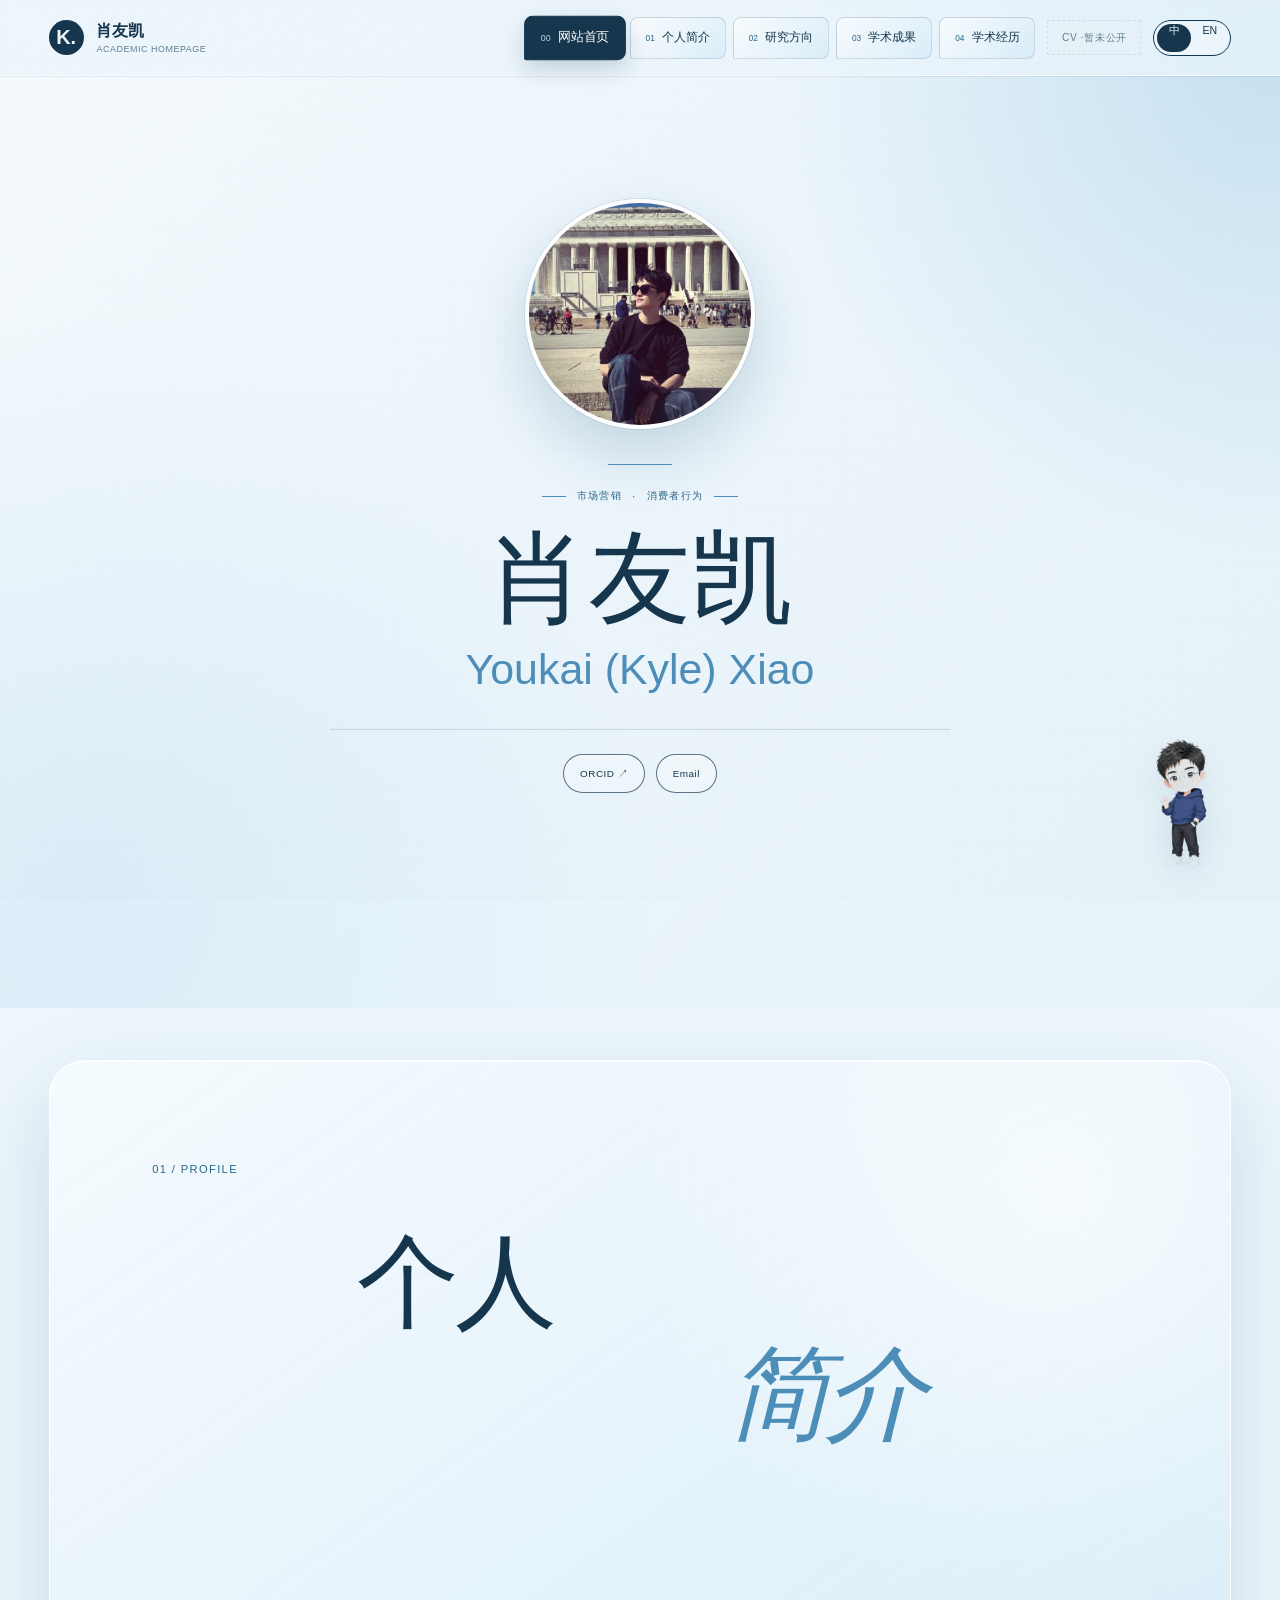
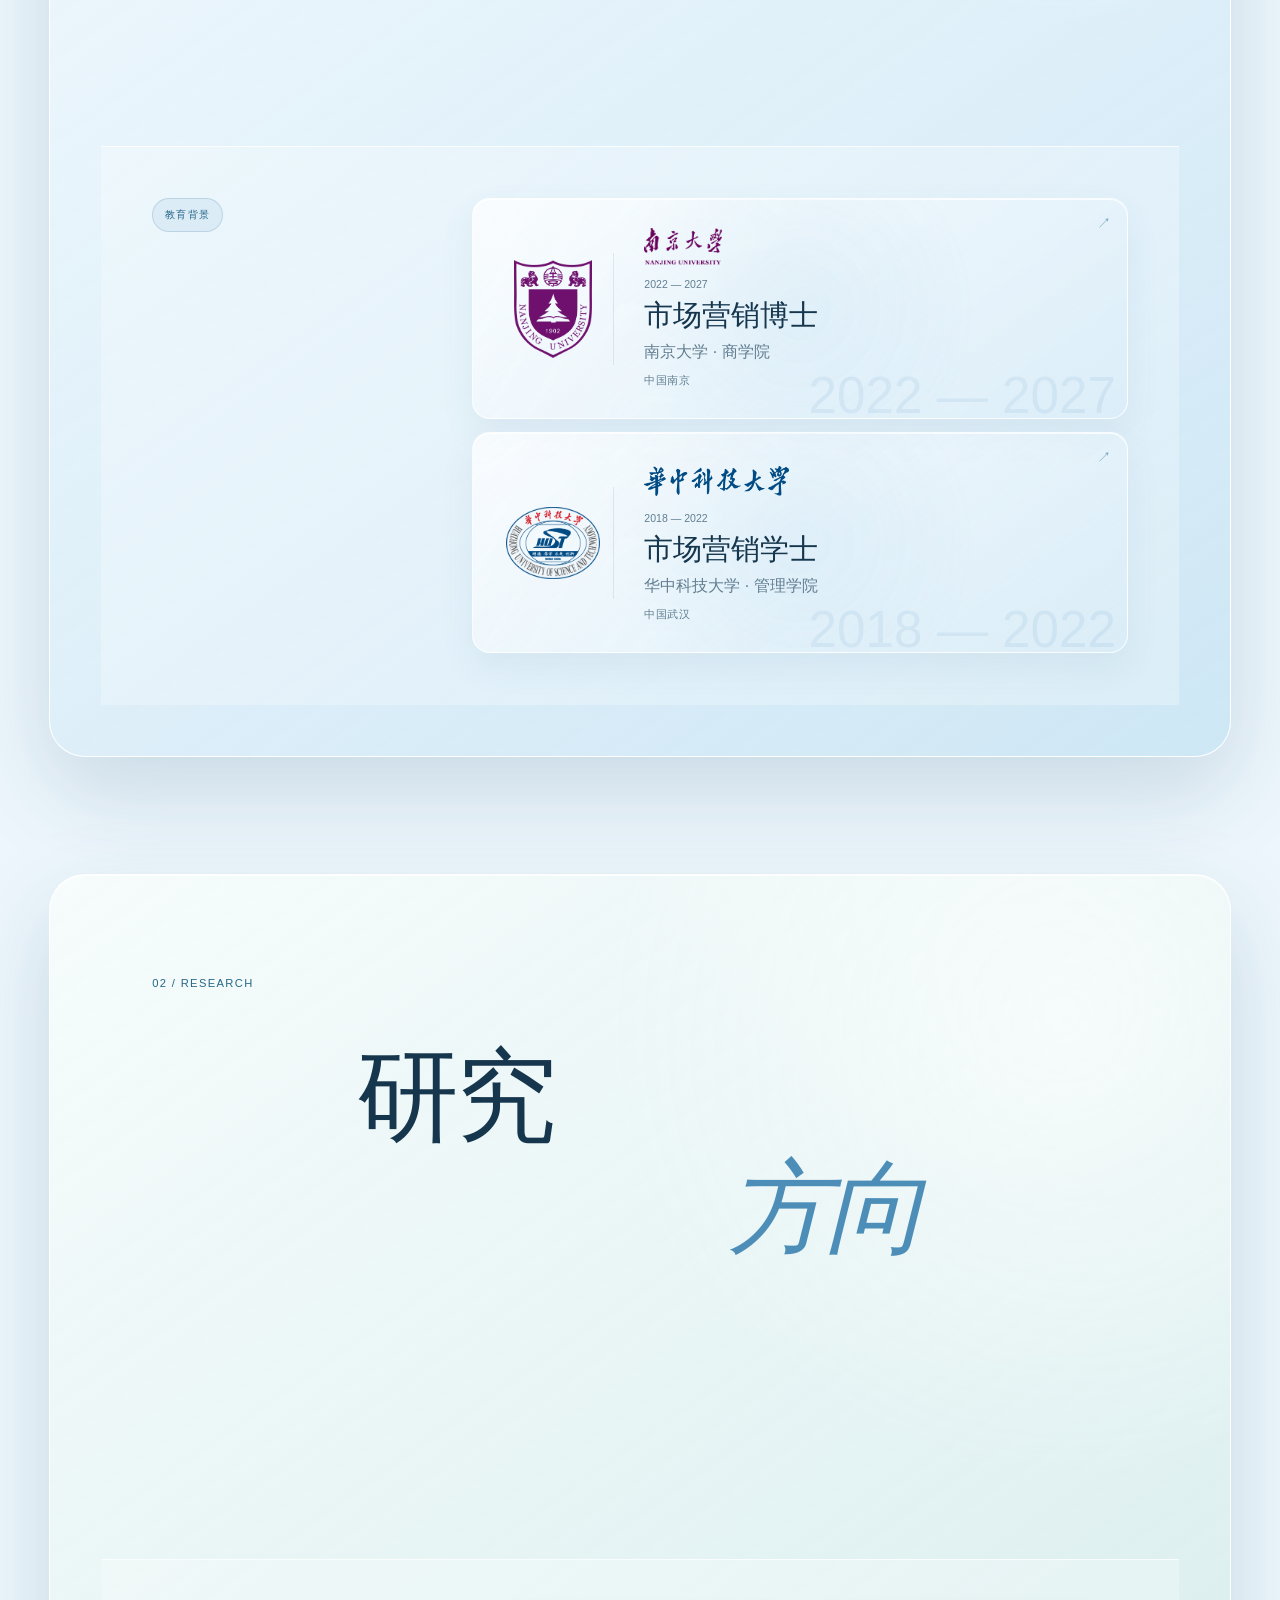
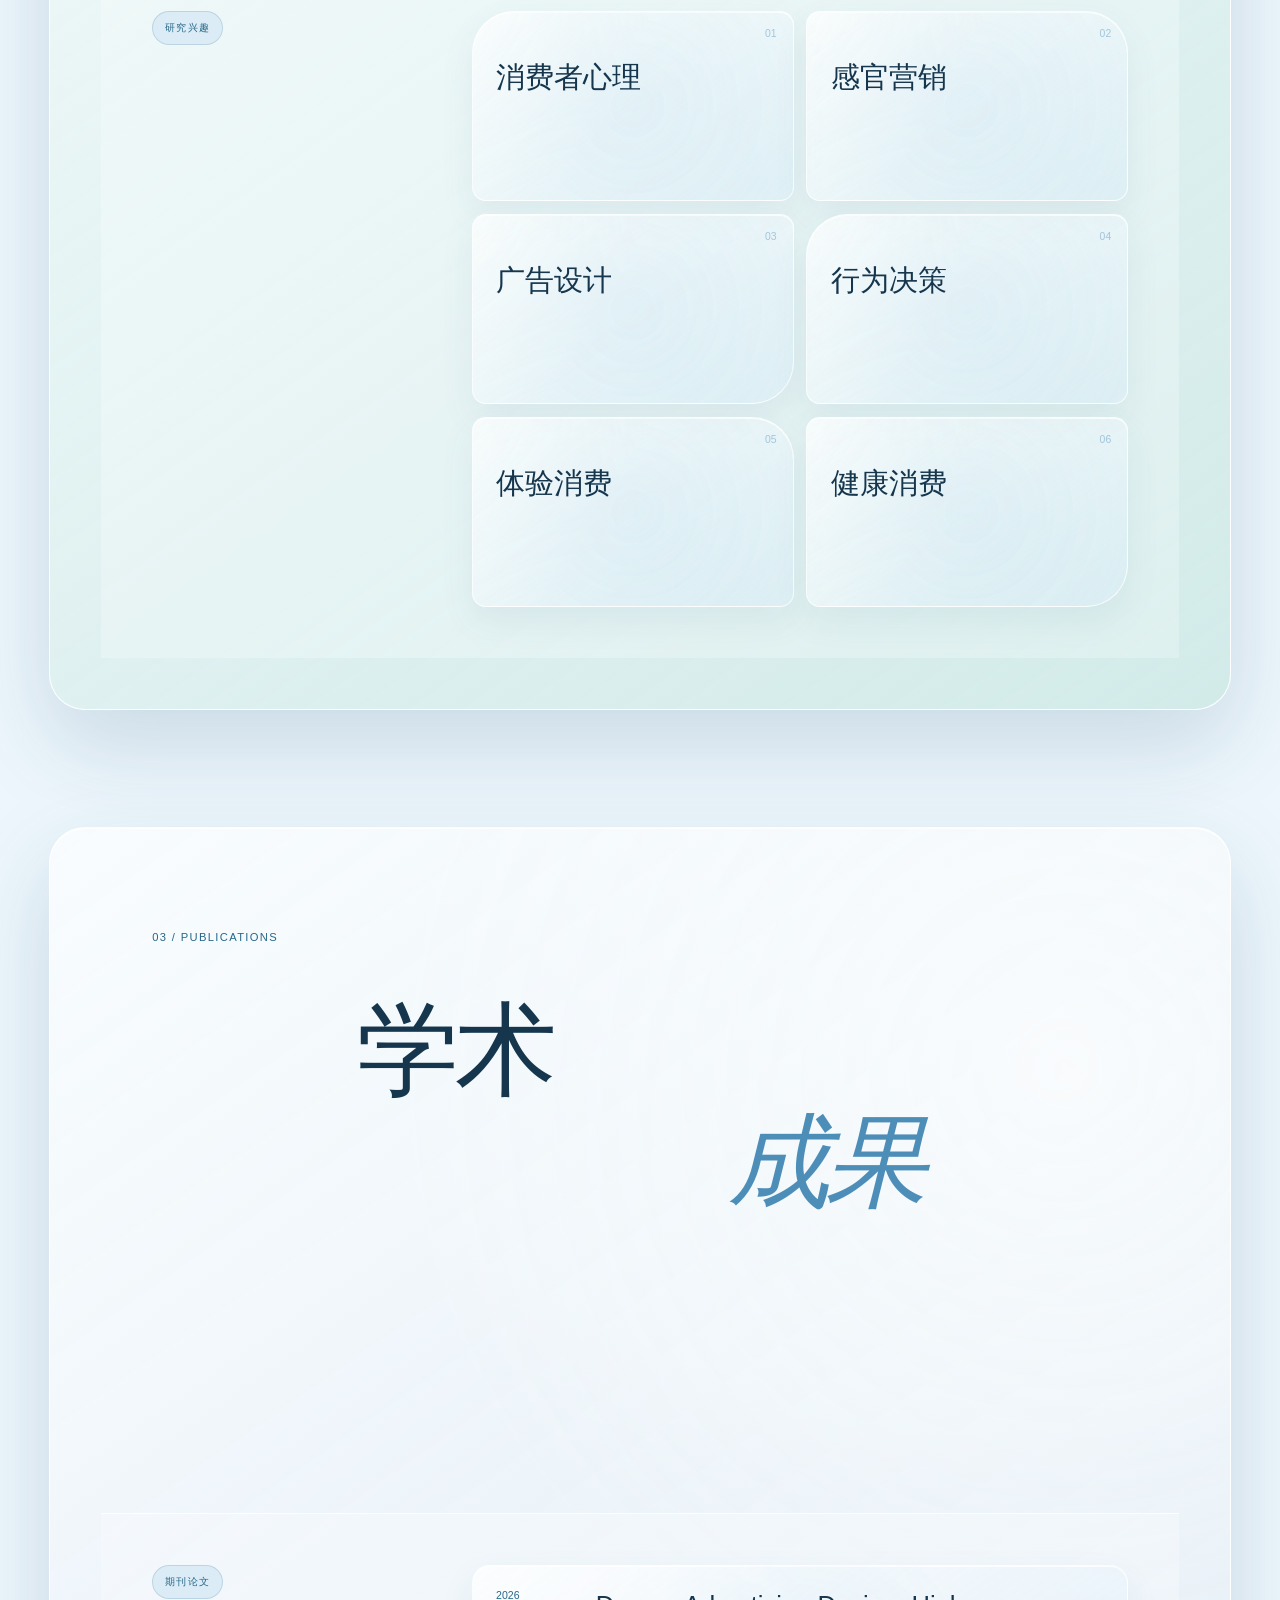
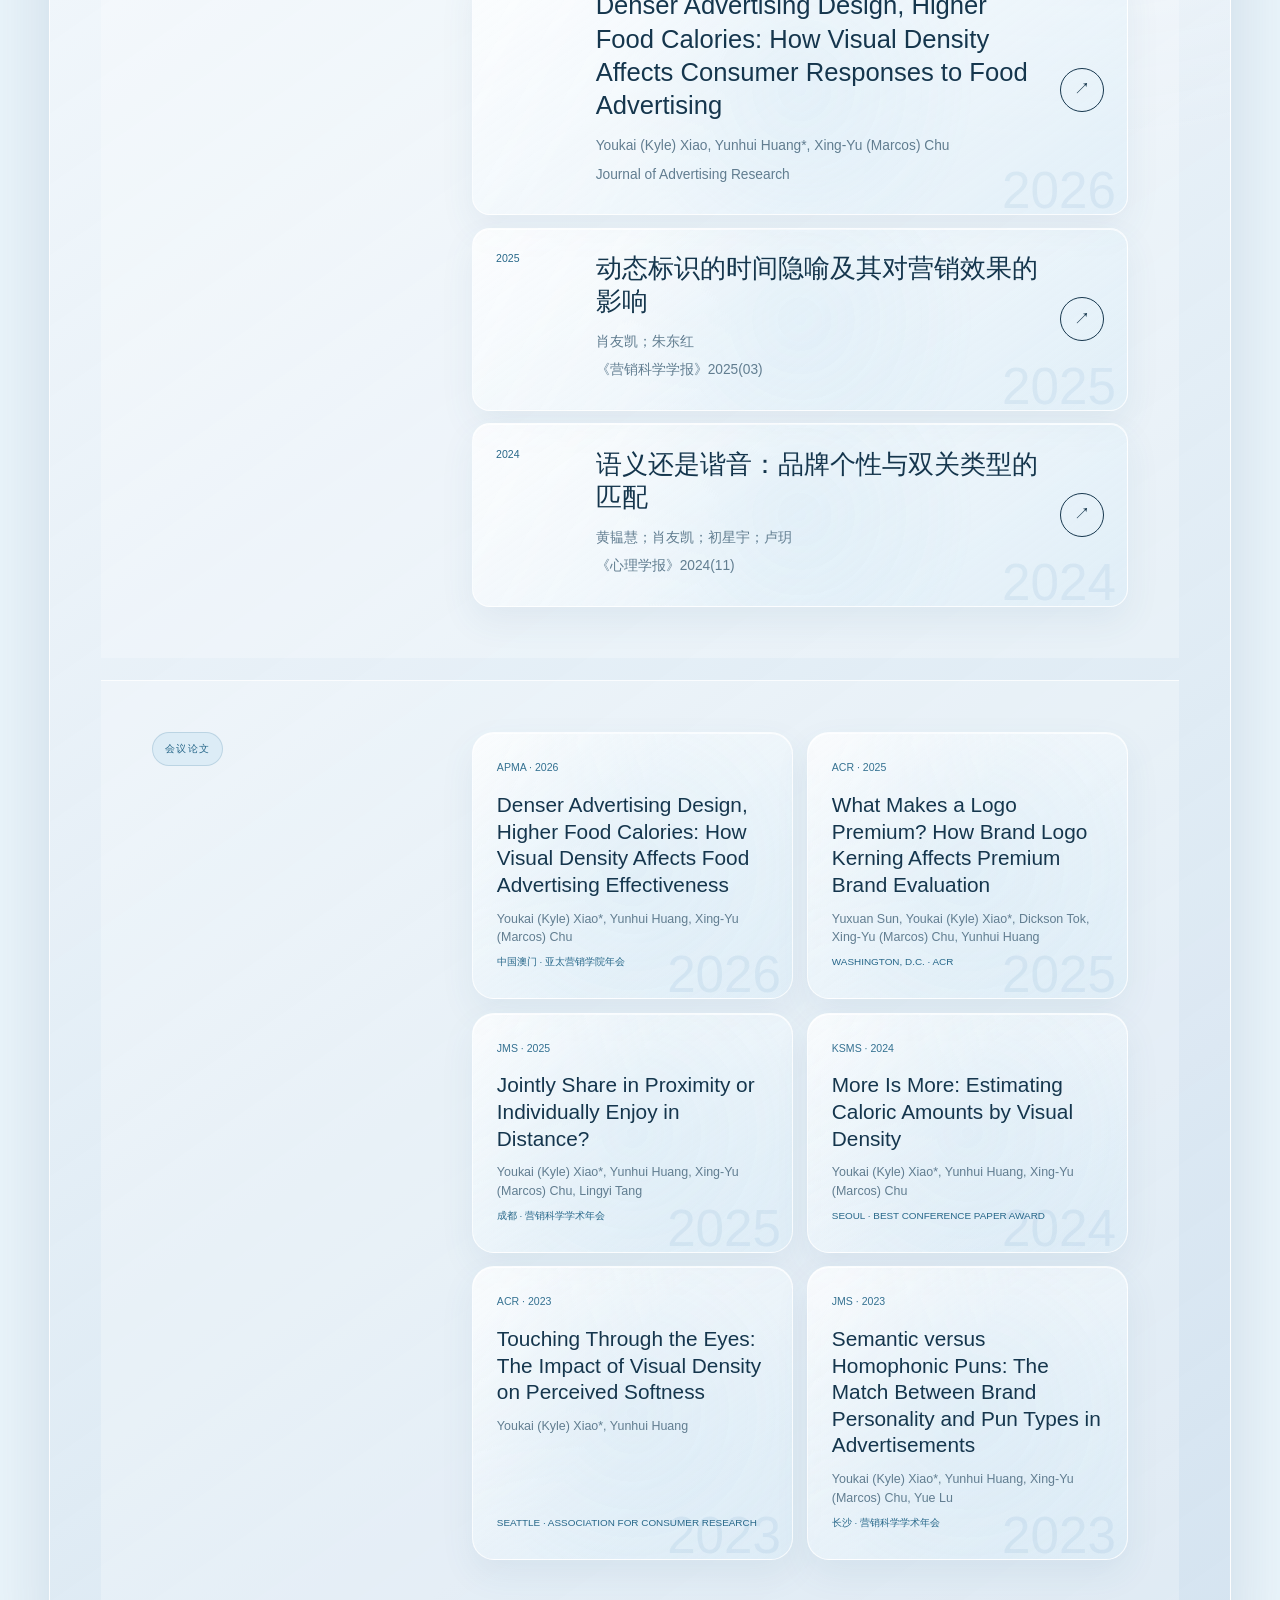
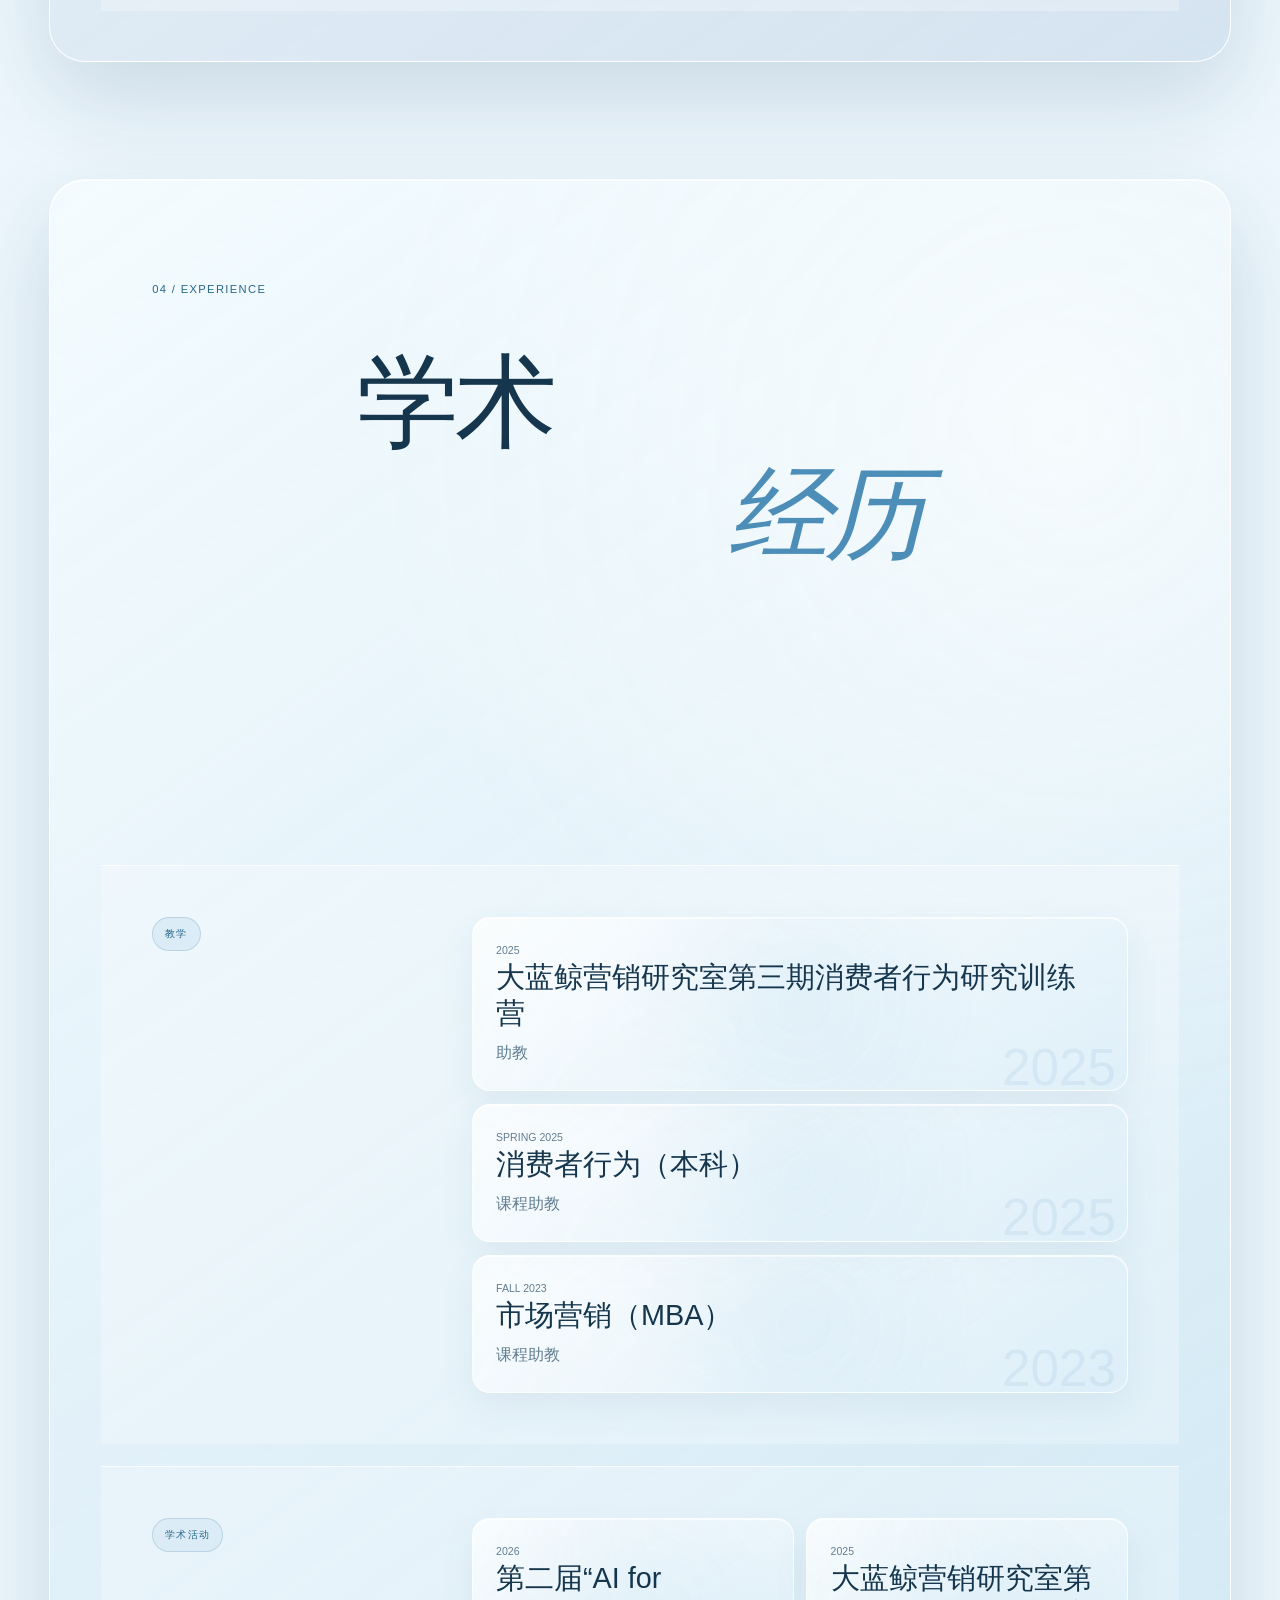
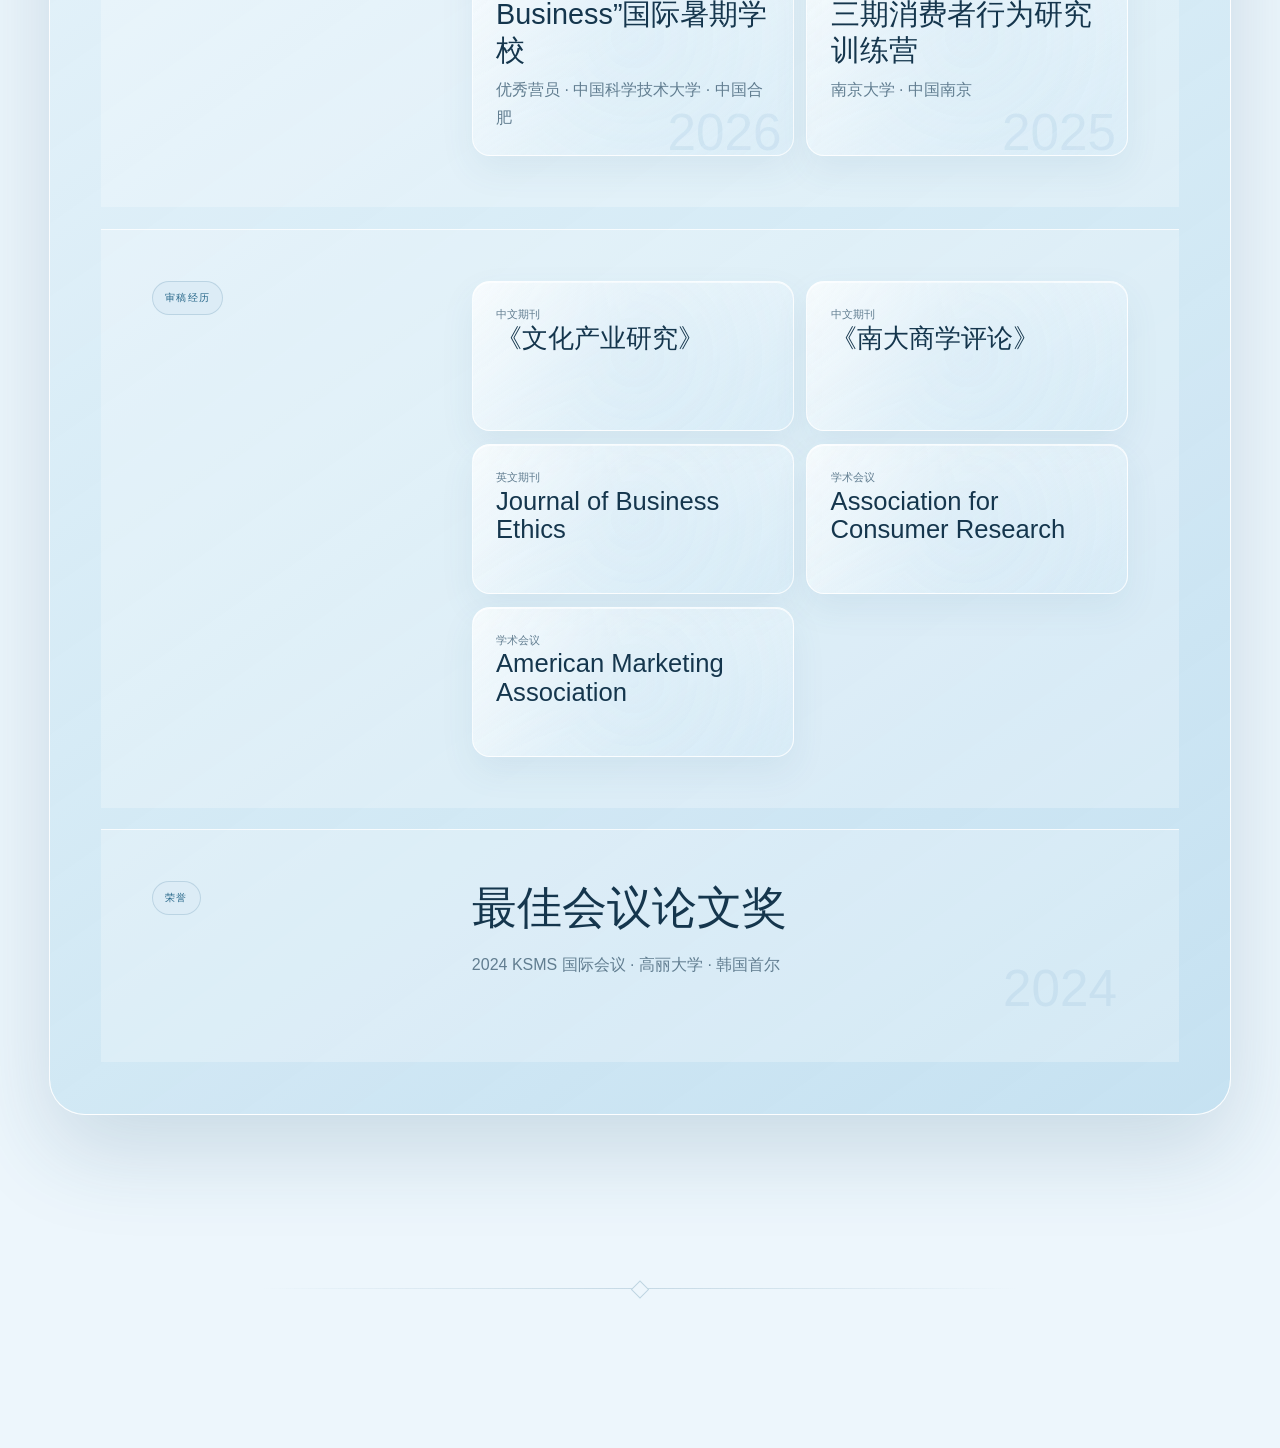
==== index.html @ 025a9314 "Fix English title overflow and unify year marks" ====
<!doctype html>
<html lang="zh-CN" data-language="zh">
  <head>
    <meta charset="UTF-8" />
    <meta name="viewport" content="width=device-width, initial-scale=1.0" />
    <meta name="description" content="肖友凯（Youkai Kyle Xiao）的个人学术主页。" />
    <meta name="theme-color" content="#edf6fc" />
    <title>肖友凯 — 学术主页</title>
    <link rel="preconnect" href="https://fonts.googleapis.com" />
    <link rel="preconnect" href="https://fonts.gstatic.com" crossorigin />
    <link href="https://fonts.googleapis.com/css2?family=DM+Mono:wght@400;500&family=DM+Sans:wght@400;500;600&family=Instrument+Serif:ital@0;1&family=Noto+Sans+SC:wght@400;500;600&display=swap" rel="stylesheet" />
    <link rel="stylesheet" href="styles.css" />
    <script src="script.js" defer></script>
  </head>
  <body data-title-zh="肖友凯 — 学术主页" data-title-en="Kyle Xiao — Academic Homepage">
    <header class="site-header">
      <a class="brand" href="index.html">
        <span class="brand-mark">K.</span>
        <span class="brand-copy"><strong data-zh="肖友凯" data-en="Kyle Xiao">肖友凯</strong><small>ACADEMIC HOMEPAGE</small></span>
      </a>
      <div class="header-actions">
        <button class="language-toggle" type="button" aria-label="切换至英文">
          <span class="language-indicator" aria-hidden="true"></span>
          <span class="language-option" data-language="zh">中</span>
          <span class="language-option" data-language="en">EN</span>
        </button>
      </div>
    </header>

    <main class="cover home-scroll-target" id="home" data-section="index.html">
      <section class="cover-profile reveal">
        <div class="cover-portrait">
          <img src="图像资源/头像.jpg" alt="肖友凯的个人照片" data-zh-alt="肖友凯的个人照片" data-en-alt="Portrait of Youkai (Kyle) Xiao" />
        </div>
        <div class="profile-copy">
          <p class="eyebrow" data-zh="市场营销 · 消费者行为" data-en="MARKETING · CONSUMER BEHAVIOR">市场营销 · 消费者行为</p>
          <h1 class="bilingual-name" aria-label="肖友凯, Youkai (Kyle) Xiao">
            <span class="name-zh">肖友凯</span>
            <span class="name-en">Youkai (Kyle) Xiao</span>
          </h1>
          <div class="profile-links">
            <a class="pill-link" href="https://orcid.org/0000-0003-2931-7354" target="_blank" rel="noreferrer">ORCID ↗</a>
            <button class="pill-link email-toggle" type="button" aria-expanded="false">Email</button>
            <a class="email-address" href="mailto:youkaixiao@smail.nju.edu.cn" hidden>youkaixiao@smail.nju.edu.cn ↗</a>
          </div>
        </div>
      </section>

    </main>

    <section class="home-chapter home-scroll-target reveal" id="profile" data-section="about.html">
      <section class="page-hero"><span class="page-number">01 / PROFILE</span><div><h1 data-zh-html="<span>个人</span><em>简介</em>" data-en-html="<span>Personal</span><em>profile</em>"><span>个人</span><em>简介</em></h1></div></section>
      <section class="content-section education-section"><span class="content-label" data-zh="教育背景" data-en="EDUCATION">教育背景</span><div class="content-body">
        <a class="timeline-item education-card" href="https://nubs.nju.edu.cn/main.htm" target="_blank" rel="noreferrer" aria-label="访问南京大学商学院官网"><img class="school-mark" src="图像资源/南大标识.png" alt="南京大学标识" /><div class="education-copy"><p class="timeline-year">2022 — 2027</p><h3 data-zh="市场营销博士" data-en="Ph.D. in Marketing">市场营销博士</h3><p class="education-institution" data-zh="南京大学 · 商学院" data-en="Business School, Nanjing University">南京大学 · 商学院</p><p class="education-location" data-zh="中国南京" data-en="Nanjing, China">中国南京</p></div><img class="school-name" src="图像资源/南大名字.png" alt="南京大学" /></a>
        <a class="timeline-item education-card" href="http://cm.hust.edu.cn/index.htm" target="_blank" rel="noreferrer" aria-label="访问华中科技大学管理学院官网"><img class="school-mark" src="图像资源/华科标识.png" alt="华中科技大学标识" /><div class="education-copy"><p class="timeline-year">2018 — 2022</p><h3 data-zh="市场营销学士" data-en="B.S. in Marketing">市场营销学士</h3><p class="education-institution" data-zh="华中科技大学 · 管理学院" data-en="School of Management, Huazhong University of Science and Technology">华中科技大学 · 管理学院</p><p class="education-location" data-zh="中国武汉" data-en="Wuhan, China">中国武汉</p></div><img class="school-name" src="图像资源/华科名字.png" alt="华中科技大学" /></a>
      </div></section>
    </section>

    <section class="home-chapter home-scroll-target reveal" id="research" data-section="research.html">
      <section class="page-hero"><span class="page-number">02 / RESEARCH</span><div><h1 data-zh-html="<span>研究</span><em>方向</em>" data-en-html="<span>Research</span><em>interests</em>"><span>研究</span><em>方向</em></h1></div></section>
      <section class="content-section"><span class="content-label" data-zh="研究兴趣" data-en="INTERESTS">研究兴趣</span><div class="content-body interest-grid">
        <article class="interest-item"><h3 data-zh="消费者心理" data-en="Consumer Psychology">消费者心理</h3></article><article class="interest-item"><h3 data-zh="感官营销" data-en="Sensory Marketing">感官营销</h3></article><article class="interest-item"><h3 data-zh="广告设计" data-en="Advertising Design">广告设计</h3></article><article class="interest-item"><h3 data-zh="行为决策" data-en="Behavioral Decision Making">行为决策</h3></article><article class="interest-item"><h3 data-zh="体验消费" data-en="Experiential Consumption">体验消费</h3></article><article class="interest-item"><h3 data-zh="健康消费" data-en="Health Consumption">健康消费</h3></article>
      </div></section>
    </section>

    <section class="home-chapter home-scroll-target reveal" id="publications" data-section="publications.html">
      <section class="page-hero"><span class="page-number">03 / PUBLICATIONS</span><div><h1 data-zh-html="<span>学术</span><em>成果</em>" data-en-html="<span>Selected</span><em>work</em>"><span>学术</span><em>成果</em></h1></div></section>
      <section class="content-section"><span class="content-label" data-zh="期刊论文" data-en="JOURNAL ARTICLES">期刊论文</span><div class="content-body">
        <article class="publication-item"><span class="publication-year">2026</span><div><h2>Denser Advertising Design, Higher Food Calories: How Visual Density Affects Consumer Responses to Food Advertising</h2><p>Youkai (Kyle) Xiao, Yunhui Huang*, Xing-Yu (Marcos) Chu</p><p>Journal of Advertising Research</p></div><a class="round-link" href="https://scholar.google.com/scholar?q=Denser+Advertising+Design%2C+Higher+Food+Calories" target="_blank" rel="noreferrer" aria-label="Search for paper">↗</a></article>
        <article class="publication-item"><span class="publication-year">2025</span><div><h2 data-zh="动态标识的时间隐喻及其对营销效果的影响" data-en="The Temporal Metaphor of Animated Logos and Its Influence on Marketing Effectiveness">动态标识的时间隐喻及其对营销效果的影响</h2><p data-zh="肖友凯；朱东红" data-en="Youkai (Kyle) Xiao, Donghong Zhu*">肖友凯；朱东红</p><p data-zh="《营销科学学报》2025(03)" data-en="Journal of Marketing Science, 2025(03)">《营销科学学报》2025(03)</p></div><a class="round-link" href="https://kns.cnki.net/kcms2/article/abstract?v=myyot3CgzEo1CDJ8a0gveaJnaEwQAXywF2UildMaMBefoq5PpcsJe9HCF5RKduEWD7tXuJRg2lttQpEk_wo8UdUOdZ7T-HzEecH8AD1U_xPqcG7WPDcpnyl5clTQJzhtVMS0WsRxepv-GbcIRwjoi4AiATSAQMHr&amp;uniplatform=NZKPT&amp;language=CHS" target="_blank" rel="noreferrer" aria-label="查看论文">↗</a></article>
        <article class="publication-item"><span class="publication-year">2024</span><div><h2 data-zh="语义还是谐音：品牌个性与双关类型的匹配" data-en="Semantic versus Homophonic Puns: The Match Between Brand Personality and Pun Types in Advertisements">语义还是谐音：品牌个性与双关类型的匹配</h2><p data-zh="黄韫慧；肖友凯；初星宇；卢玥" data-en="Yunhui Huang, Youkai (Kyle) Xiao, Xing-Yu (Marcos) Chu*, Yue Lu">黄韫慧；肖友凯；初星宇；卢玥</p><p data-zh="《心理学报》2024(11)" data-en="Acta Psychologica Sinica, 2024(11)">《心理学报》2024(11)</p></div><a class="round-link" href="https://journal.psych.ac.cn/xlxb/CN/10.3724/SP.J.1041.2024.01604" target="_blank" rel="noreferrer" aria-label="查看论文">↗</a></article>
      </div></section>
      <section class="content-section"><span class="content-label" data-zh="会议论文" data-en="CONFERENCE PAPERS">会议论文</span><div class="content-body conference-grid">
        <article class="conference-item" data-year="2026"><div><span class="publication-year">APMA · 2026</span><h3>Denser Advertising Design, Higher Food Calories: How Visual Density Affects Food Advertising Effectiveness</h3><p>Youkai (Kyle) Xiao*, Yunhui Huang, Xing-Yu (Marcos) Chu</p></div><p class="conference-venue" data-zh="中国澳门 · 亚太营销学院年会" data-en="MACAO, CHINA · APMA ANNUAL CONFERENCE">中国澳门 · 亚太营销学院年会</p></article>
        <article class="conference-item" data-year="2025"><div><span class="publication-year">ACR · 2025</span><h3>What Makes a Logo Premium? How Brand Logo Kerning Affects Premium Brand Evaluation</h3><p>Yuxuan Sun, Youkai (Kyle) Xiao*, Dickson Tok, Xing-Yu (Marcos) Chu, Yunhui Huang</p></div><p class="conference-venue">WASHINGTON, D.C. · ACR</p></article>
        <article class="conference-item" data-year="2025"><div><span class="publication-year">JMS · 2025</span><h3>Jointly Share in Proximity or Individually Enjoy in Distance?</h3><p>Youkai (Kyle) Xiao*, Yunhui Huang, Xing-Yu (Marcos) Chu, Lingyi Tang</p></div><p class="conference-venue" data-zh="成都 · 营销科学学术年会" data-en="CHENGDU · JMS CONFERENCE">成都 · 营销科学学术年会</p></article>
        <article class="conference-item" data-year="2024"><div><span class="publication-year">KSMS · 2024</span><h3>More Is More: Estimating Caloric Amounts by Visual Density</h3><p>Youkai (Kyle) Xiao*, Yunhui Huang, Xing-Yu (Marcos) Chu</p></div><p class="conference-venue">SEOUL · BEST CONFERENCE PAPER AWARD</p></article>
        <article class="conference-item" data-year="2023"><div><span class="publication-year">ACR · 2023</span><h3>Touching Through the Eyes: The Impact of Visual Density on Perceived Softness</h3><p>Youkai (Kyle) Xiao*, Yunhui Huang</p></div><p class="conference-venue">SEATTLE · ASSOCIATION FOR CONSUMER RESEARCH</p></article>
        <article class="conference-item" data-year="2023"><div><span class="publication-year">JMS · 2023</span><h3>Semantic versus Homophonic Puns: The Match Between Brand Personality and Pun Types in Advertisements</h3><p>Youkai (Kyle) Xiao*, Yunhui Huang, Xing-Yu (Marcos) Chu, Yue Lu</p></div><p class="conference-venue" data-zh="长沙 · 营销科学学术年会" data-en="CHANGSHA · JOURNAL OF MARKETING SCIENCE CONFERENCE">长沙 · 营销科学学术年会</p></article>
      </div></section>
    </section>

    <section class="home-chapter home-scroll-target reveal" id="experience" data-section="experience.html">
      <section class="page-hero"><span class="page-number">04 / EXPERIENCE</span><div><h1 data-zh-html="<span>学术</span><em>经历</em>" data-en-html="<span>Academic</span><em>experience</em>"><span>学术</span><em>经历</em></h1></div></section>
      <section class="content-section"><span class="content-label" data-zh="教学" data-en="TEACHING">教学</span><div class="content-body"><article class="timeline-item"><p class="timeline-year">2025</p><h3 data-zh="大蓝鲸营销研究室第三期消费者行为研究训练营" data-en="Blue Whale Marketing Lab Consumer Behavior Research Camp, Cohort III">大蓝鲸营销研究室第三期消费者行为研究训练营</h3><p data-zh="助教" data-en="Teaching Assistant">助教</p></article><article class="timeline-item"><p class="timeline-year">SPRING 2025</p><h3 data-zh="消费者行为（本科）" data-en="Consumer Behavior (Undergraduate)">消费者行为（本科）</h3><p data-zh="课程助教" data-en="Teaching Assistant">课程助教</p></article><article class="timeline-item"><p class="timeline-year">FALL 2023</p><h3 data-zh="市场营销（MBA）" data-en="Marketing (MBA)">市场营销（MBA）</h3><p data-zh="课程助教" data-en="Teaching Assistant">课程助教</p></article></div></section>
      <section class="content-section"><span class="content-label" data-zh="学术活动" data-en="ACADEMIC ACTIVITIES">学术活动</span><div class="content-body service-grid"><article class="timeline-item activity-item"><p class="timeline-year">2026</p><h3 data-zh="第二届“AI for Business”国际暑期学校" data-en="The 2nd AI for Business International Summer School">第二届“AI for Business”国际暑期学校</h3><p data-zh="优秀营员 · 中国科学技术大学 · 中国合肥" data-en="Outstanding Participant · University of Science and Technology of China · Hefei, China">优秀营员 · 中国科学技术大学 · 中国合肥</p></article><article class="timeline-item activity-item"><p class="timeline-year">2025</p><h3 data-zh="大蓝鲸营销研究室第三期消费者行为研究训练营" data-en="Blue Whale Marketing Lab Consumer Behavior Research Camp, Cohort III">大蓝鲸营销研究室第三期消费者行为研究训练营</h3><p data-zh="南京大学 · 中国南京" data-en="Nanjing University · Nanjing, China">南京大学 · 中国南京</p></article></div></section>
      <section class="content-section"><span class="content-label" data-zh="审稿经历" data-en="REVIEW EXPERIENCE">审稿经历</span><div class="content-body service-grid">
        <article class="timeline-item service-item"><p class="timeline-year" data-zh="中文期刊" data-en="CHINESE JOURNAL">中文期刊</p><h3>《文化产业研究》</h3></article><article class="timeline-item service-item"><p class="timeline-year" data-zh="中文期刊" data-en="CHINESE JOURNAL">中文期刊</p><h3>《南大商学评论》</h3></article><article class="timeline-item service-item"><p class="timeline-year" data-zh="英文期刊" data-en="ENGLISH JOURNAL">英文期刊</p><h3>Journal of Business Ethics</h3></article><article class="timeline-item service-item"><p class="timeline-year" data-zh="学术会议" data-en="CONFERENCE">学术会议</p><h3>Association for Consumer Research</h3></article><article class="timeline-item service-item"><p class="timeline-year" data-zh="学术会议" data-en="CONFERENCE">学术会议</p><h3>American Marketing Association</h3></article>
      </div></section>
      <section class="content-section"><span class="content-label" data-zh="荣誉" data-en="HONORS">荣誉</span><div class="content-body year-card" data-year="2024"><h2 data-zh="最佳会议论文奖" data-en="Best Conference Paper Award">最佳会议论文奖</h2><p data-zh="2024 KSMS 国际会议 · 高丽大学 · 韩国首尔" data-en="2024 KSMS International Conference · Korea University · Seoul, South Korea">2024 KSMS 国际会议 · 高丽大学 · 韩国首尔</p></div></section>
    </section>
  </body>
</html>
---- styles.css ----
:root {
  --paper: #edf6fc;
  --paper-deep: #dcecf6;
  --surface: rgba(255, 255, 255, .58);
  --ink: #15364d;
  --muted: #617d90;
  --blue: #4d8eb9;
  --blue-dark: #276789;
  --line: rgba(21, 54, 77, .16);
  --shadow-soft: 0 22px 55px rgba(31, 86, 122, .12);
  --shadow-lift: 0 28px 70px rgba(31, 86, 122, .18);
  --serif: Arial, sans-serif;
  --sans: Arial, sans-serif;
  --mono: Arial, sans-serif;
  --gutter: clamp(1.2rem, 3.8vw, 4.5rem);
}

* { box-sizing: border-box; }
html { scroll-behavior: smooth; }
body { margin: 0; min-height: 100vh; background: var(--paper); color: var(--ink); font-family: var(--sans); -webkit-font-smoothing: antialiased; }
.text-zh { font-family: "Yuanti SC", "圆体-简", "STYuanti-SC-Regular", sans-serif !important; }
.text-latin { font-family: Arial, sans-serif !important; }
body::before { content: ""; position: fixed; inset: -12%; z-index: -2; background: radial-gradient(circle at 78% 12%, rgba(115, 181, 220, .3), transparent 28%), radial-gradient(circle at 13% 82%, rgba(173, 215, 238, .28), transparent 32%), linear-gradient(135deg, #f8fcfe 0%, var(--paper) 46%, #e5f2f8 100%); background-size: 115% 115%, 110% 110%, 100% 100%; animation: ambientShift 22s ease-in-out infinite alternate; }
body::after { content: ""; position: fixed; inset: 0; z-index: 100; pointer-events: none; opacity: .2; background-image: linear-gradient(rgba(21,54,77,.04) 1px, transparent 1px), linear-gradient(90deg, rgba(21,54,77,.028) 1px, transparent 1px), url("data:image/svg+xml,%3Csvg viewBox='0 0 180 180' xmlns='http://www.w3.org/2000/svg'%3E%3Cfilter id='n'%3E%3CfeTurbulence type='fractalNoise' baseFrequency='.85' numOctaves='3' stitchTiles='stitch'/%3E%3C/filter%3E%3Crect width='100%25' height='100%25' opacity='.18' filter='url(%23n)'/%3E%3C/svg%3E"); background-size: 56px 56px, 56px 56px, 180px 180px; mix-blend-mode: multiply; }
a { color: inherit; text-decoration: none; }
button { color: inherit; font: inherit; }
.sr-only { position: absolute; width: 1px; height: 1px; padding: 0; overflow: hidden; clip: rect(0,0,0,0); white-space: nowrap; border: 0; }

.site-header { height: 76px; padding: 0 var(--gutter); display: flex; align-items: center; justify-content: space-between; border-bottom: 1px solid rgba(255,255,255,.7); box-shadow: 0 1px 0 rgba(21,54,77,.08); }
.detail-page .site-header { position: sticky; top: 0; z-index: 30; background: rgba(237, 246, 252, .72); backdrop-filter: blur(20px) saturate(1.2); }
.home-page .site-header { position: sticky; top: 0; z-index: 30; background: rgba(237,246,252,.74); backdrop-filter: blur(20px) saturate(1.2); }
.brand { display: flex; align-items: center; gap: .8rem; font-weight: 600; }
.brand-mark { display: grid; place-items: center; width: 35px; height: 35px; border-radius: 50%; background: var(--ink); color: var(--paper); font-family: var(--serif); font-size: 1.25rem; }
.brand-copy { display: grid; gap: .08rem; }
.brand-copy small { color: var(--muted); font-family: var(--mono); font-size: .56rem; font-weight: 400; letter-spacing: .06em; }
.header-actions { display: flex; align-items: center; gap: .75rem; }
.header-link { padding: .62rem .85rem; border: 1px solid var(--line); font-family: var(--mono); font-size: .64rem; letter-spacing: .06em; text-transform: uppercase; transition: background .2s; }
.header-link:hover { background: rgba(255,255,255,.55); }
.section-nav { display: flex; align-items: center; gap: .45rem; }
.section-switch { min-width: 96px; height: 42px; padding: 0 .75rem; display: flex; align-items: center; justify-content: center; gap: .45rem; border: 1px solid var(--line); border-radius: 8px 8px 8px 2px; background: linear-gradient(135deg, rgba(255,255,255,.68), rgba(204,231,246,.5)); font-size: .74rem; transition: transform .2s, border-color .2s, box-shadow .2s, background .2s, color .2s; }
.section-switch small { color: var(--blue-dark); font-family: var(--mono); font-size: .52rem; }
.section-switch:hover { transform: translateY(-2px); border-color: rgba(39,103,137,.4); box-shadow: 0 8px 20px rgba(54,110,145,.12); }
.section-switch.is-current { transform: scale(1.06); border-color: var(--ink); background: var(--ink); color: #fff; box-shadow: 0 8px 22px rgba(21,54,77,.2); }
.section-switch.is-current small { color: #b9d9eb; }
.language-toggle { position: relative; display: grid; grid-template-columns: 1fr 1fr; width: 78px; height: 36px; padding: 3px; border: 1px solid var(--ink); border-radius: 999px; background: rgba(255,255,255,.35); cursor: pointer; font-family: var(--mono); font-size: .66rem; }
.language-indicator { position: absolute; top: 3px; left: 3px; width: 34px; height: 28px; border-radius: 999px; background: var(--ink); transition: transform .25s ease; }
.language-option { position: relative; z-index: 1; display: grid; place-items: center; transition: color .25s ease; }
html[data-language="zh"] .language-option[data-language="zh"], html[data-language="en"] .language-option[data-language="en"] { color: var(--paper); }
html[data-language="en"] .language-indicator { transform: translateX(36px); }

.cover { min-height: calc(100svh - 76px); padding: clamp(2rem, 5vh, 4.5rem) var(--gutter); display: grid; grid-template-columns: minmax(0, .95fr) minmax(480px, 1.05fr); gap: clamp(2rem, 5vw, 6rem); align-items: stretch; }
.home-scroll-target { scroll-margin-top: 88px; }
.home-chapter { position: relative; width: min(1320px, calc(100% - 2 * var(--gutter))); min-height: 100svh; margin: clamp(6rem, 13vh, 11rem) auto; padding: clamp(2rem, 4vw, 4rem); overflow: hidden; border: 1px solid rgba(255,255,255,.9); border-radius: 36px; background: linear-gradient(145deg, rgba(245,251,254,.92), rgba(194,225,242,.72)); box-shadow: 0 34px 90px rgba(31,86,122,.18), inset 0 1px 0 rgba(255,255,255,.9); }
.home-chapter:nth-of-type(2) { background: linear-gradient(145deg, rgba(247,252,252,.94), rgba(198,229,225,.7)); }
.home-chapter:nth-of-type(3) { background: linear-gradient(145deg, rgba(249,252,254,.94), rgba(205,222,236,.76)); }
.home-chapter:nth-of-type(4) { background: linear-gradient(145deg, rgba(244,251,254,.94), rgba(185,219,237,.76)); }
.home-chapter::before { display: none; }
.home-chapter::after { content: ""; position: absolute; inset: 0; pointer-events: none; background: radial-gradient(circle at 86% 10%, rgba(255,255,255,.6), transparent 28%); }
.home-chapter > * { position: relative; z-index: 1; }
.home-chapter > .page-hero { position: relative; min-height: clamp(520px, 68vh, 760px); display: block; padding: clamp(2rem, 4vw, 4rem); border: 0; border-radius: 0; background: transparent; box-shadow: none; backdrop-filter: none; }
.home-chapter > .page-hero::before, .home-chapter > .page-hero::after { display: none; }
.home-chapter > .page-hero .page-number { position: absolute; top: clamp(2rem, 4vw, 4rem); left: clamp(2rem, 4vw, 4rem); }
.home-chapter > .page-hero > div { position: absolute; inset: clamp(5.5rem, 9vw, 8rem) clamp(8rem, 20vw, 24rem) clamp(2rem, 4vw, 4rem); }
.home-chapter > .page-hero h1 { position: absolute; inset: 0; display: grid; grid-template-columns: 1fr 1fr; grid-template-rows: 1fr 1fr; font-size: clamp(4.6rem, 8vw, 8rem); line-height: 1.08; }
.home-chapter > .page-hero h1 > span { align-self: start; justify-self: start; white-space: nowrap; }
.home-chapter > .page-hero h1 > em { align-self: end; justify-self: end; max-width: none; text-align: right; white-space: nowrap; }
html[data-language="en"] .home-chapter > .page-hero h1 { font-size: clamp(3.25rem, 5vw, 5.4rem); }
.home-chapter > .content-section { border-width: 1px 0 0; border-radius: 0; background: rgba(255,255,255,.25); box-shadow: none; backdrop-filter: none; }
.home-chapter > .content-section:nth-of-type(odd) { border-radius: 0; }
.home-chapter > .page-hero, .home-chapter > .content-section { transition: transform .7s ease, box-shadow .7s ease, border-color .7s ease; }
.home-chapter.is-visible > .page-hero { animation: chapterArrival .8s ease both; }
.home-chapter.is-visible > .content-section { animation: chapterArrival .8s .12s ease both; }
@keyframes chapterArrival { from { opacity: 0; transform: translateY(28px) scale(.985); } to { opacity: 1; transform: none; } }
.cover-profile { display: grid; grid-template-columns: minmax(210px, .75fr) 1fr; gap: clamp(1.5rem, 3vw, 3rem); align-items: center; }
.cover-portrait { position: relative; height: min(69vh, 650px); min-height: 440px; overflow: hidden; border: 1px solid rgba(255,255,255,.85); border-radius: 180px 180px 12px 12px; box-shadow: var(--shadow-soft); }
.cover-portrait::before { content: ""; position: absolute; inset: 0; z-index: 1; background: linear-gradient(120deg, rgba(255,255,255,.36), transparent 30%, transparent 62%, rgba(117,191,213,.18)); mix-blend-mode: screen; pointer-events: none; }
.cover-portrait img { width: 100%; height: 100%; object-fit: cover; object-position: 51% 50%; filter: saturate(.75) contrast(1.02) brightness(1.05); transition: transform .8s ease; }
.cover-portrait:hover img { transform: scale(1.025); }
.cover-portrait::after { content: ""; position: absolute; inset: 55% 0 0; background: linear-gradient(transparent, rgba(18, 53, 76, .35)); }
.profile-copy { align-self: center; }
.eyebrow { display: flex; align-items: center; gap: .65rem; margin: 0 0 1.2rem; color: var(--blue-dark); font-family: var(--mono); font-size: .64rem; letter-spacing: .13em; text-transform: uppercase; }
.eyebrow::before { content: ""; width: 24px; height: 1px; background: var(--blue); }
.profile-copy h1 { margin: 0; font-family: var(--serif); font-weight: 400; }
.bilingual-name { display: flex; flex-direction: column; align-items: center; gap: 1.15rem; line-height: 1; }
.bilingual-name span { display: block; transition: color .35s ease, font-size .35s ease, opacity .35s ease, transform .35s ease; }
.bilingual-name .name-zh { font-size: clamp(5rem, 8vw, 8.5rem); color: var(--ink); }
.bilingual-name .name-en { font-size: clamp(2rem, 3.35vw, 3.75rem); color: var(--blue); }
html[data-language="en"] .bilingual-name .name-en { order: -1; max-width: 100%; font-size: clamp(3rem, 4.2vw, 4.5rem); color: var(--ink); white-space: nowrap; }
html[data-language="en"] .bilingual-name .name-zh { font-size: clamp(2.2rem, 3.5vw, 3.8rem); color: var(--blue); }
.welcome { margin: 2rem 0 0; font-family: var(--serif); font-size: clamp(1.65rem, 2.5vw, 2.6rem); line-height: 1.05; }
.role { max-width: 390px; margin: 1.1rem 0 0; color: var(--muted); line-height: 1.65; font-size: .92rem; }
.profile-links { display: flex; flex-wrap: wrap; gap: .65rem; margin-top: 2rem; }
.pill-link { padding: .72rem 1rem; border: 1px solid rgba(21,54,77,.68); border-radius: 99px; background: rgba(255,255,255,.3); box-shadow: inset 0 1px 0 rgba(255,255,255,.8); font-family: var(--mono); font-size: .62rem; letter-spacing: .05em; transition: background .2s, color .2s, transform .2s, box-shadow .2s; }
.pill-link:hover { transform: translateY(-2px); background: var(--ink); color: var(--paper); box-shadow: 0 12px 28px rgba(21,54,77,.18); }
.email-toggle { cursor: pointer; }
.email-address { align-self: center; padding: .35rem .2rem; color: var(--blue-dark); font-family: var(--mono); font-size: .68rem; }
.email-address[hidden] { display: none; }

.portal { display: grid; grid-template-columns: 1fr 1fr; gap: .55rem; }
.portal-card { --pointer-x: 50%; --pointer-y: 50%; position: relative; min-height: 0; padding: clamp(1.2rem, 2.4vw, 2.4rem); display: flex; flex-direction: column; justify-content: space-between; overflow: hidden; border: 1px solid rgba(255,255,255,.78); background: linear-gradient(145deg, rgba(255,255,255,.74), rgba(212,234,247,.46)); box-shadow: 0 14px 34px rgba(47,102,136,.09), inset 0 1px 0 rgba(255,255,255,.75); backdrop-filter: blur(10px); transition: transform .3s, box-shadow .3s, border-color .3s; }
.portal-card:nth-child(1) { border-radius: 52px 12px 12px 12px; }
.portal-card:nth-child(2) { border-radius: 12px 52px 12px 12px; }
.portal-card:nth-child(3) { border-radius: 12px 12px 12px 52px; }
.portal-card:nth-child(4) { border-radius: 12px 12px 52px 12px; }
.portal-card:hover { transform: translateY(-5px); border-color: rgba(255,255,255,.98); box-shadow: var(--shadow-lift), inset 0 1px 0 rgba(255,255,255,.92); }
.portal-card::before { content: ""; position: absolute; inset: 0; opacity: .32; background: radial-gradient(280px circle at var(--pointer-x) var(--pointer-y), rgba(108, 178, 219, .3), transparent 64%), linear-gradient(120deg, rgba(255,255,255,.42), transparent 42%); transition: opacity .35s; }
.portal-card:hover::before { opacity: 1; }
.portal-card::after { content: ""; position: absolute; inset: auto 1.1rem 1.1rem 1.1rem; height: 1px; background: linear-gradient(90deg, transparent, rgba(39,103,137,.26), transparent); opacity: .65; }
.card-top, .card-bottom { position: relative; z-index: 1; }
.card-index { font-family: var(--mono); font-size: .64rem; color: var(--blue-dark); }
.card-arrow { float: right; width: 34px; height: 34px; display: grid; place-items: center; border: 1px solid var(--line); border-radius: 50%; transition: transform .25s, background .25s, color .25s; }
.portal-card:hover .card-arrow { transform: translate(3px, -3px); background: var(--ink); color: var(--paper); }
.portal-card h2 { margin: 1rem 0 .65rem; font-family: var(--serif); font-size: clamp(1.9rem, 3vw, 3.4rem); font-weight: 400; line-height: .95; }
.portal-card p { max-width: 390px; margin: 0; color: var(--muted); font-size: .82rem; line-height: 1.55; }

.page-main { width: min(1180px, calc(100% - 2 * var(--gutter))); margin: 0 auto; padding: clamp(3rem, 6vw, 6rem) 0 7rem; }
.page-hero { position: relative; isolation: isolate; display: grid; grid-template-columns: 1fr 2fr; gap: 3rem; padding: clamp(2rem, 5vw, 4.5rem); overflow: hidden; border: 1px solid rgba(255,255,255,.82); border-radius: 30px 30px 150px 30px; background: linear-gradient(135deg, rgba(255,255,255,.78), rgba(197,226,243,.52)); box-shadow: var(--shadow-soft), inset 0 1px 0 rgba(255,255,255,.82); backdrop-filter: blur(10px); }
.page-hero::before { content: ""; position: absolute; z-index: -1; inset: 0; background: radial-gradient(circle at 76% 18%, rgba(108,178,219,.22), transparent 29%), radial-gradient(circle at 14% 84%, rgba(255,255,255,.42), transparent 25%); animation: heroGlow 14s ease-in-out infinite alternate; }
.page-hero::after { content: ""; position: absolute; z-index: -1; width: 260px; aspect-ratio: 1; right: -70px; bottom: -120px; border: 44px solid rgba(77,142,185,.12); border-radius: 50%; }
.page-number { font-family: var(--mono); color: var(--blue-dark); font-size: .7rem; letter-spacing: .12em; }
.page-hero h1 { margin: 0; font-family: var(--serif); font-size: clamp(4.3rem, 9vw, 9rem); line-height: 1.08; font-weight: 400; letter-spacing: -.04em; }
.page-hero h1 em { color: var(--blue); font-weight: 400; }
.page-lead { max-width: 780px; margin: 2rem 0 0; color: var(--muted); font-size: clamp(1.05rem, 1.6vw, 1.3rem); line-height: 1.7; }
.content-section { display: grid; grid-template-columns: minmax(170px, 3fr) minmax(0, 7fr); gap: clamp(1.5rem, 3vw, 2.5rem); margin-top: 1.35rem; padding: clamp(2rem, 4vw, 3.5rem); border: 1px solid rgba(255,255,255,.74); border-radius: 28px; background: linear-gradient(145deg, rgba(255,255,255,.5), rgba(225,241,248,.34)); box-shadow: 0 12px 34px rgba(48,105,139,.065), inset 0 1px 0 rgba(255,255,255,.7); backdrop-filter: blur(10px); }
.content-section:nth-of-type(odd) { border-radius: 28px 80px 28px 28px; }
.content-label { align-self: start; width: fit-content; padding: .55rem .75rem; border: 1px solid rgba(39,103,137,.18); border-radius: 99px; background: var(--paper-deep); font-family: var(--mono); color: var(--blue-dark); font-size: .62rem; letter-spacing: .12em; text-transform: uppercase; }
.content-body h2 { margin: 0 0 1rem; font-family: var(--serif); font-size: clamp(2rem, 3.5vw, 3.6rem); font-weight: 400; line-height: 1.2; }
.content-body p { max-width: 760px; color: var(--muted); line-height: 1.75; }
.timeline-item, .publication-item, .interest-item { --pointer-x: 50%; --pointer-y: 50%; position: relative; overflow: hidden; padding: 1.45rem; border: 1px solid rgba(255,255,255,.78); border-radius: 18px; background: linear-gradient(145deg, rgba(255,255,255,.7), rgba(212,234,247,.42)); box-shadow: 0 14px 34px rgba(47,102,136,.08), inset 0 1px 0 rgba(255,255,255,.75); transition: transform .3s ease, box-shadow .3s ease, border-color .3s ease, border-radius .35s ease, background .3s ease; }
.timeline-item::after, .publication-item::after, .interest-item::after { content: ""; position: absolute; inset: 0; border-radius: inherit; pointer-events: none; background: radial-gradient(280px circle at var(--pointer-x) var(--pointer-y), rgba(108,178,219,.3), transparent 64%), linear-gradient(120deg, rgba(255,255,255,.42), transparent 42%); opacity: .28; transition: opacity .35s ease; }
.timeline-item > *, .publication-item > *, .interest-item > * { position: relative; z-index: 1; }
.timeline-item:hover, .publication-item:hover, .interest-item:hover { transform: translateY(-5px); border-color: rgba(255,255,255,.98); border-radius: 12px 46px 12px 12px; background: linear-gradient(145deg, rgba(255,255,255,.78), rgba(203,230,245,.5)); box-shadow: var(--shadow-lift), inset 0 1px 0 rgba(255,255,255,.92); }
.timeline-item:hover::after, .publication-item:hover::after, .interest-item:hover::after { opacity: 1; }
.timeline-item + .timeline-item, .publication-item + .publication-item { margin-top: .8rem; }
.timeline-year, .publication-year { margin-bottom: .6rem; color: var(--blue-dark); font-family: var(--mono); font-size: .66rem; }
.timeline-item h3, .interest-item h3 { margin: 0 0 .45rem; font-family: var(--serif); font-size: 1.8rem; font-weight: 400; line-height: 1.25; }
.timeline-item p, .interest-item p { margin: 0; }
.education-section { grid-template-columns: minmax(170px, 3fr) minmax(0, 7fr); }
.education-section .content-body { width: 100%; }
.education-card { min-height: 178px; padding: clamp(1.3rem, 2.4vw, 1.8rem); display: grid; grid-template-columns: 112px minmax(0, 1fr); grid-template-rows: auto 1fr; grid-template-areas: "mark name" "mark copy"; gap: .55rem clamp(1.2rem, 2.4vw, 2rem); align-items: start; }
.education-card:hover { transform: translateY(-5px); border-radius: 12px 46px 12px 12px; }
.education-card::before { content: "↗"; position: absolute; z-index: 2; top: 1rem; right: 1rem; color: var(--blue-dark); font-family: Arial, sans-serif; font-size: .85rem; opacity: .55; transition: transform .25s ease, opacity .25s ease; }
.education-card:hover::before { transform: translate(2px, -2px); opacity: 1; }
.education-card > * { position: relative; z-index: 1; }
.school-mark { grid-area: mark; align-self: center; width: 112px; height: 112px; padding: .45rem .8rem .45rem .25rem; display: block; object-fit: contain; border-right: 1px solid rgba(39,103,137,.12); }
.school-name { grid-area: name; justify-self: start; width: auto; max-width: 145px; height: 38px; display: block; object-fit: contain; object-position: left center; }
.education-copy { grid-area: copy; min-width: 0; }
.education-copy .timeline-year { margin-bottom: .35rem; }
.education-copy h3 { line-height: 1.12; }
.education-institution { max-width: none; white-space: nowrap; }
.education-location { margin-top: .3rem !important; color: var(--muted); font-family: var(--mono); font-size: .66rem; letter-spacing: .04em; }
.publication-item { display: grid; grid-template-columns: 82px 1fr auto; gap: 1.1rem; }
.publication-item h2 { margin: 0 0 .75rem; font-size: clamp(1.25rem, 2vw, 1.9rem); line-height: 1.3; }
.publication-item p { margin: .25rem 0; font-size: .86rem; }
.round-link { align-self: center; display: grid; place-items: center; width: 44px; height: 44px; border: 1px solid var(--ink); border-radius: 50%; transition: background .2s, color .2s; }
.round-link:hover { background: var(--ink); color: var(--paper); }
.home-chapter { cursor: pointer; }
.home-chapter .content-section, .home-chapter .page-hero { cursor: pointer; }
.interest-grid { display: grid; grid-template-columns: 1fr 1fr; gap: .8rem; counter-reset: interests; }
.interest-item { min-height: 190px; padding-top: 3rem; counter-increment: interests; }
.interest-item::before { content: "0" counter(interests); position: absolute; top: 1rem; right: 1rem; color: rgba(77,142,185,.45); font-family: var(--mono); font-size: .65rem; }
.interest-item:nth-child(3n + 1) { border-radius: 42px 14px 14px 14px; }
.interest-item:nth-child(3n + 2) { border-radius: 14px 42px 14px 14px; }
.interest-item:nth-child(3n) { border-radius: 14px 14px 42px 14px; }
.interest-item:hover { border-radius: 12px 46px 12px 12px; }
.conference-grid { display: grid; grid-template-columns: 1fr 1fr; gap: .85rem; }
.conference-item { --pointer-x: 50%; --pointer-y: 50%; position: relative; min-height: 220px; padding: 1.5rem; display: flex; flex-direction: column; justify-content: space-between; overflow: hidden; border: 1px solid rgba(255,255,255,.78); border-radius: 22px; background: linear-gradient(145deg, rgba(255,255,255,.7), rgba(212,234,247,.42)); box-shadow: 0 14px 34px rgba(47,102,136,.08), inset 0 1px 0 rgba(255,255,255,.75); transition: transform .3s ease, box-shadow .3s ease, border-color .3s ease, border-radius .35s ease, background .3s ease; }
.conference-item::before { content: ""; position: absolute; inset: 0; background: radial-gradient(280px circle at var(--pointer-x) var(--pointer-y), rgba(108,178,219,.3), transparent 64%), linear-gradient(120deg, rgba(255,255,255,.4), transparent 44%); opacity: .25; transition: opacity .3s ease; pointer-events: none; }
.conference-item::after { display: none; }
.conference-item:hover { transform: translateY(-5px); border-color: rgba(255,255,255,.98); border-radius: 12px 46px 12px 12px; background: linear-gradient(145deg, rgba(255,255,255,.78), rgba(203,230,245,.5)); box-shadow: var(--shadow-lift), inset 0 1px 0 rgba(255,255,255,.92); }
.conference-item:hover::before { opacity: 1; }
.conference-item h3 { position: relative; z-index: 1; margin: 1.05rem 0 .7rem; font-family: var(--serif); font-size: 1.3rem; font-weight: 400; line-height: 1.28; }
.conference-item p { position: relative; z-index: 1; margin: .25rem 0; font-size: .78rem; line-height: 1.5; }
.conference-venue { color: var(--blue-dark) !important; font-family: var(--mono); font-size: .62rem !important; }
.service-grid { display: grid; grid-template-columns: repeat(2, minmax(0, 1fr)); gap: .8rem; }
.service-grid .timeline-item + .timeline-item { margin-top: 0; }
.service-item { min-height: 150px; }
.activity-item { min-height: 180px; }
.year-card { position: relative; min-height: 130px; overflow: hidden; }
.year-card > *:not(.year-watermark) { position: relative; z-index: 1; }
.year-watermark { position: absolute !important; z-index: 0 !important; right: .7rem; bottom: -.05em; color: rgba(77,142,185,.1) !important; font-family: Arial, sans-serif !important; font-size: clamp(2.4rem, 4vw, 3.6rem) !important; font-weight: 400 !important; line-height: 1 !important; letter-spacing: 0 !important; white-space: nowrap; pointer-events: none; user-select: none; }
.service-item h3 { font-size: clamp(1.25rem, 2vw, 1.65rem); line-height: 1.12; overflow-wrap: anywhere; }
.contact-row { display: flex; gap: .7rem; flex-wrap: wrap; }
.back-home { display: inline-flex; align-items: center; gap: .55rem; font-family: var(--mono); font-size: .65rem; letter-spacing: .08em; }
.reveal { opacity: 0; transform: translateY(18px); transition: opacity .65s ease, transform .65s ease; }
.reveal.is-visible { opacity: 1; transform: none; }

@media (max-width: 1000px) {
  .cover { grid-template-columns: 1fr; }
  .cover-profile { min-height: calc(100svh - 130px); }
  .portal { min-height: 680px; }
  .header-link { display: none; }
}
@media (max-width: 820px) {
  .site-header { height: auto; min-height: 68px; padding-top: .7rem; padding-bottom: .7rem; flex-wrap: wrap; gap: .7rem; }
  .header-actions { display: contents; }
  .brand, .back-home { order: 1; }
  .language-toggle { order: 2; }
  .section-nav { order: 3; width: 100%; display: grid; grid-template-columns: repeat(5, minmax(0, 1fr)); }
  .section-switch { min-width: 0; justify-content: center; white-space: nowrap; }
  .section-switch small { display: none; }
}
@media (max-width: 680px) {
  :root { --gutter: .9rem; }
  .site-header { position: sticky; top: 0; height: auto; min-height: 0; padding: .65rem var(--gutter) .55rem; gap: .55rem; background: rgba(237,246,252,.94); }
  .brand-mark { width: 42px; height: 42px; font-size: 1.4rem; }
  .brand-copy { display: none; }
  .header-link span { display: none; }
  .language-toggle { width: 70px; height: 34px; }
  .language-indicator { width: 30px; height: 26px; }
  html[data-language="en"] .language-indicator { transform: translateX(32px); }
  .section-nav { gap: .28rem; }
  .section-switch { height: 36px; padding: 0 .15rem; border-radius: 6px 6px 6px 2px; font-size: clamp(.54rem, 2.65vw, .68rem); line-height: 1.15; letter-spacing: 0; white-space: normal; overflow-wrap: anywhere; }
  .cover { padding: 1.5rem var(--gutter) 3rem; }
  .cover-profile { grid-template-columns: 1fr; min-height: auto; }
  .cover-portrait { height: 55vh; min-height: 410px; border-radius: 150px 150px 8px 8px; }
  .profile-copy h1 { font-size: clamp(4.2rem, 20vw, 6rem); }
  .portal { grid-template-columns: 1fr; min-height: auto; }
  .portal-card { min-height: 235px; }
  .page-main { width: calc(100% - 2 * var(--gutter)); padding-top: 2rem; }
  .page-hero, .content-section { grid-template-columns: 1fr; gap: 1.5rem; }
  .page-hero { padding: 1.5rem; border-radius: 20px 20px 70px 20px; }
  .page-hero h1 { max-width: 100%; font-size: clamp(2.55rem, 13vw, 3.5rem); line-height: 1.12; letter-spacing: 0; overflow-wrap: anywhere; }
  .content-section { margin-top: .8rem; padding: 1.15rem; border-radius: 18px; }
  .content-section:nth-of-type(odd) { border-radius: 18px 42px 18px 18px; }
  .content-label { padding: .45rem .6rem; font-size: .58rem; }
  .content-body, .timeline-item, .publication-item, .interest-item, .conference-item, .service-item, .education-copy { min-width: 0; max-width: 100%; }
  .content-body h2, .timeline-item h3, .publication-item h2, .interest-item h3, .conference-item h3, .service-item h3,
  .content-body p, .timeline-item p, .publication-item p, .interest-item p, .conference-item p, .education-copy p {
    max-width: 100%;
    white-space: normal;
    overflow-wrap: anywhere;
    word-break: normal;
  }
  .content-body h2 { font-size: clamp(1.65rem, 8vw, 2.25rem); line-height: 1.22; }
  .timeline-item h3, .interest-item h3 { font-size: clamp(1.25rem, 6.5vw, 1.65rem); line-height: 1.28; }
  .publication-item h2 { font-size: clamp(1.08rem, 5.4vw, 1.4rem); line-height: 1.32; }
  .publication-item { grid-template-columns: 1fr auto; }
  .publication-year { grid-column: 1 / -1; }
  .interest-grid { grid-template-columns: 1fr; }
  .conference-grid { grid-template-columns: 1fr; }
}
@media (prefers-reduced-motion: reduce) {
  *, *::before, *::after { animation-duration: .01ms !important; transition-duration: .01ms !important; }
  .reveal { opacity: 1; transform: none; }
}

/* A quieter ending gives each page room to breathe. */
.cover { min-height: auto; padding-bottom: clamp(9rem, 18vh, 15rem); }
.home-page .cover { min-height: calc(100svh - 76px); padding-bottom: clamp(4rem, 8vh, 7rem); }
.home-page .cover { display: block; }
.home-page .cover-profile { width: min(820px, 100%); min-height: calc(100svh - 150px); margin: 0 auto; display: grid; grid-template-columns: 1fr; gap: 2.2rem; place-items: center; align-content: center; text-align: center; }
.home-page .cover-portrait { width: 230px; height: 230px; min-height: 0; aspect-ratio: 1; border: 4px solid rgba(255,255,255,.9); border-radius: 50%; box-shadow: 0 24px 60px rgba(31,86,122,.2), 0 0 0 1px rgba(39,103,137,.12); }
.home-page .cover-portrait img { object-position: 50% 34%; filter: saturate(.82) contrast(1.03) brightness(1.03); }
.home-page .cover-portrait::after { display: none; }
.home-page .profile-copy { position: relative; width: 100%; padding: 1.6rem clamp(1.5rem, 6vw, 5rem) 0; }
.home-page .profile-copy::before { content: ""; position: absolute; left: 50%; top: 0; width: 64px; height: 1px; transform: translateX(-50%); background: var(--blue); }
.home-page .eyebrow { justify-content: center; margin-bottom: 1.5rem; }
.home-page .eyebrow::after { content: ""; width: 24px; height: 1px; background: var(--blue); }
.home-page .profile-copy h1 { width: 100%; }
.home-page .profile-links { justify-content: center; width: min(620px, 100%); margin: 2.4rem auto 0; padding-top: 1.5rem; border-top: 1px solid rgba(21,54,77,.14); }
.page-main { padding-bottom: clamp(9rem, 17vh, 14rem); }
.page-breathing-space { position: relative; height: clamp(140px, 24vh, 280px); overflow: hidden; pointer-events: none; }
.page-breathing-space::before { content: ""; position: absolute; left: 50%; top: 26%; width: min(760px, 74vw); height: 1px; transform: translateX(-50%); background: linear-gradient(90deg, transparent, rgba(39,103,137,.2), transparent); }
.page-breathing-space::after { content: ""; position: absolute; left: 50%; top: calc(26% - 5px); width: 11px; height: 11px; transform: translateX(-50%) rotate(45deg); border: 1px solid rgba(39,103,137,.24); background: var(--paper); }

.cv-placeholder { display: inline-flex; align-items: center; cursor: default; opacity: .62; border-style: dashed; }
.cv-placeholder:disabled { color: var(--ink); }

.mascot { position: fixed; z-index: 40; right: clamp(.9rem, 2.2vw, 2.2rem); bottom: clamp(.6rem, 1.7vw, 1.5rem); width: clamp(112px, 11vw, 158px); filter: drop-shadow(0 16px 18px rgba(35,83,111,.18)); }
.mascot-character { width: 100%; padding: 0; border: 0; background: transparent; cursor: pointer; animation: mascotFloat 3.8s ease-in-out infinite; }
.mascot-character img { display: block; width: 100%; max-height: 185px; object-fit: contain; }
.mascot-speech { position: absolute; z-index: 2; right: 72%; top: -12%; width: max-content; max-width: 170px; padding: .7rem .85rem; border: 1px solid rgba(39,103,137,.2); border-radius: 18px 18px 3px 18px; background: rgba(255,255,255,.9); color: var(--ink); box-shadow: 0 10px 28px rgba(35,83,111,.12); backdrop-filter: blur(12px); font-family: var(--mono); font-size: .64rem; opacity: 0; transform: translateY(8px) scale(.94); animation: mascotHello 8s 1.2s infinite; }
.mascot:hover .mascot-speech { opacity: 1; transform: translateY(0) scale(1); animation-play-state: paused; }
.mascot.is-greeting .mascot-speech { animation: greetingBubble 3.2s ease both; }
@keyframes mascotFloat { 0%,100% { transform: translateY(0) rotate(-1deg); } 50% { transform: translateY(-8px) rotate(1deg); } }
@keyframes mascotHello { 0%,12%,46%,100% { opacity: 0; transform: translateY(8px) scale(.94); } 18%,38% { opacity: 1; transform: translateY(0) scale(1); } }
@keyframes greetingBubble { 0%,100% { opacity: 0; transform: translateY(8px) scale(.94); } 10%,78% { opacity: 1; transform: translateY(0) scale(1); } }
@keyframes ambientShift { 0% { transform: translate3d(-1.5%, -1%, 0) scale(1); filter: hue-rotate(0deg) saturate(1); } 100% { transform: translate3d(1.5%, 1%, 0) scale(1.035); filter: hue-rotate(8deg) saturate(1.08); } }
@keyframes heroGlow { 0% { opacity: .62; transform: translateX(-1.5%); } 100% { opacity: .95; transform: translateX(1.5%); } }

@media (max-width: 820px) {
  .cv-placeholder { display: none; }
  .language-toggle { order: 2; }
  .section-nav { order: 4; }
}
@media (max-width: 680px) {
  .cv-placeholder { padding: .55rem .62rem; font-size: .53rem; }
  .mascot { display: none; }
  .page-breathing-space { height: 190px; }
  .education-section { gap: 1rem; }
  .education-card { min-height: 0; grid-template-columns: 74px minmax(0, 1fr); grid-template-rows: auto auto; grid-template-areas: "mark name" "copy copy"; gap: .8rem 1rem; }
  .school-mark { width: 74px; height: 74px; padding: .25rem; }
  .school-name { width: min(100%, 135px); max-height: 46px; }
  .education-copy > p:last-child { white-space: normal; }
  .service-grid { grid-template-columns: 1fr; }
  .home-chapter { width: calc(100% - 2 * var(--gutter)); min-height: auto; margin: 2.5rem auto; padding: .75rem; border-radius: 20px; }
  .home-chapter > .page-hero { min-height: 270px; padding: 1.1rem; }
  .home-chapter > .page-hero .page-number { top: 1.1rem; left: 1.1rem; }
  .home-chapter > .page-hero > div { inset: 4.2rem 1.1rem 1.1rem; }
  .home-chapter > .page-hero h1 { display: flex; flex-direction: column; justify-content: center; align-items: stretch; gap: .65rem; font-size: clamp(2.35rem, 11.5vw, 3rem); line-height: 1.12; }
  .home-chapter > .page-hero h1 > span { align-self: flex-start; max-width: 100%; white-space: nowrap; }
  .home-chapter > .page-hero h1 > em { align-self: flex-end; max-width: 100%; text-align: right; white-space: nowrap; }
  .home-page .cover { min-height: auto; }
  .home-page .cover-profile { width: 100%; min-height: auto; grid-template-columns: 1fr; gap: 1.35rem; }
  .home-page .cover-portrait { width: 148px; height: 148px; min-height: 0; border-width: 3px; }
  .home-page .profile-copy { padding: 1.25rem .35rem 0; }
  .home-page .eyebrow { margin-bottom: 1rem; font-size: .58rem; }
  .bilingual-name { gap: .7rem; line-height: 1; }
  .bilingual-name .name-zh { font-size: clamp(3.5rem, 17vw, 4.25rem); }
  .bilingual-name .name-en { font-size: clamp(1.35rem, 6vw, 1.65rem); }
  html[data-language="en"] .bilingual-name .name-en { font-size: clamp(1.9rem, 8vw, 2.3rem); }
  html[data-language="en"] .bilingual-name .name-zh { font-size: 1.75rem; }
  .home-page .profile-links { margin-top: 1.5rem; padding-top: 1.1rem; }
  .pill-link { padding: .65rem .82rem; }
  .conference-item { min-height: 0; padding: 1.15rem; }
  .conference-item h3 { margin-top: .8rem; font-size: clamp(1.05rem, 5.1vw, 1.25rem); line-height: 1.32; }
  html[data-language="en"] .home-chapter > .page-hero h1 { font-size: clamp(2rem, 9.2vw, 2.55rem); }
  .year-watermark { right: .5rem; font-size: 2.25rem !important; }
  .education-institution { white-space: normal; }
}
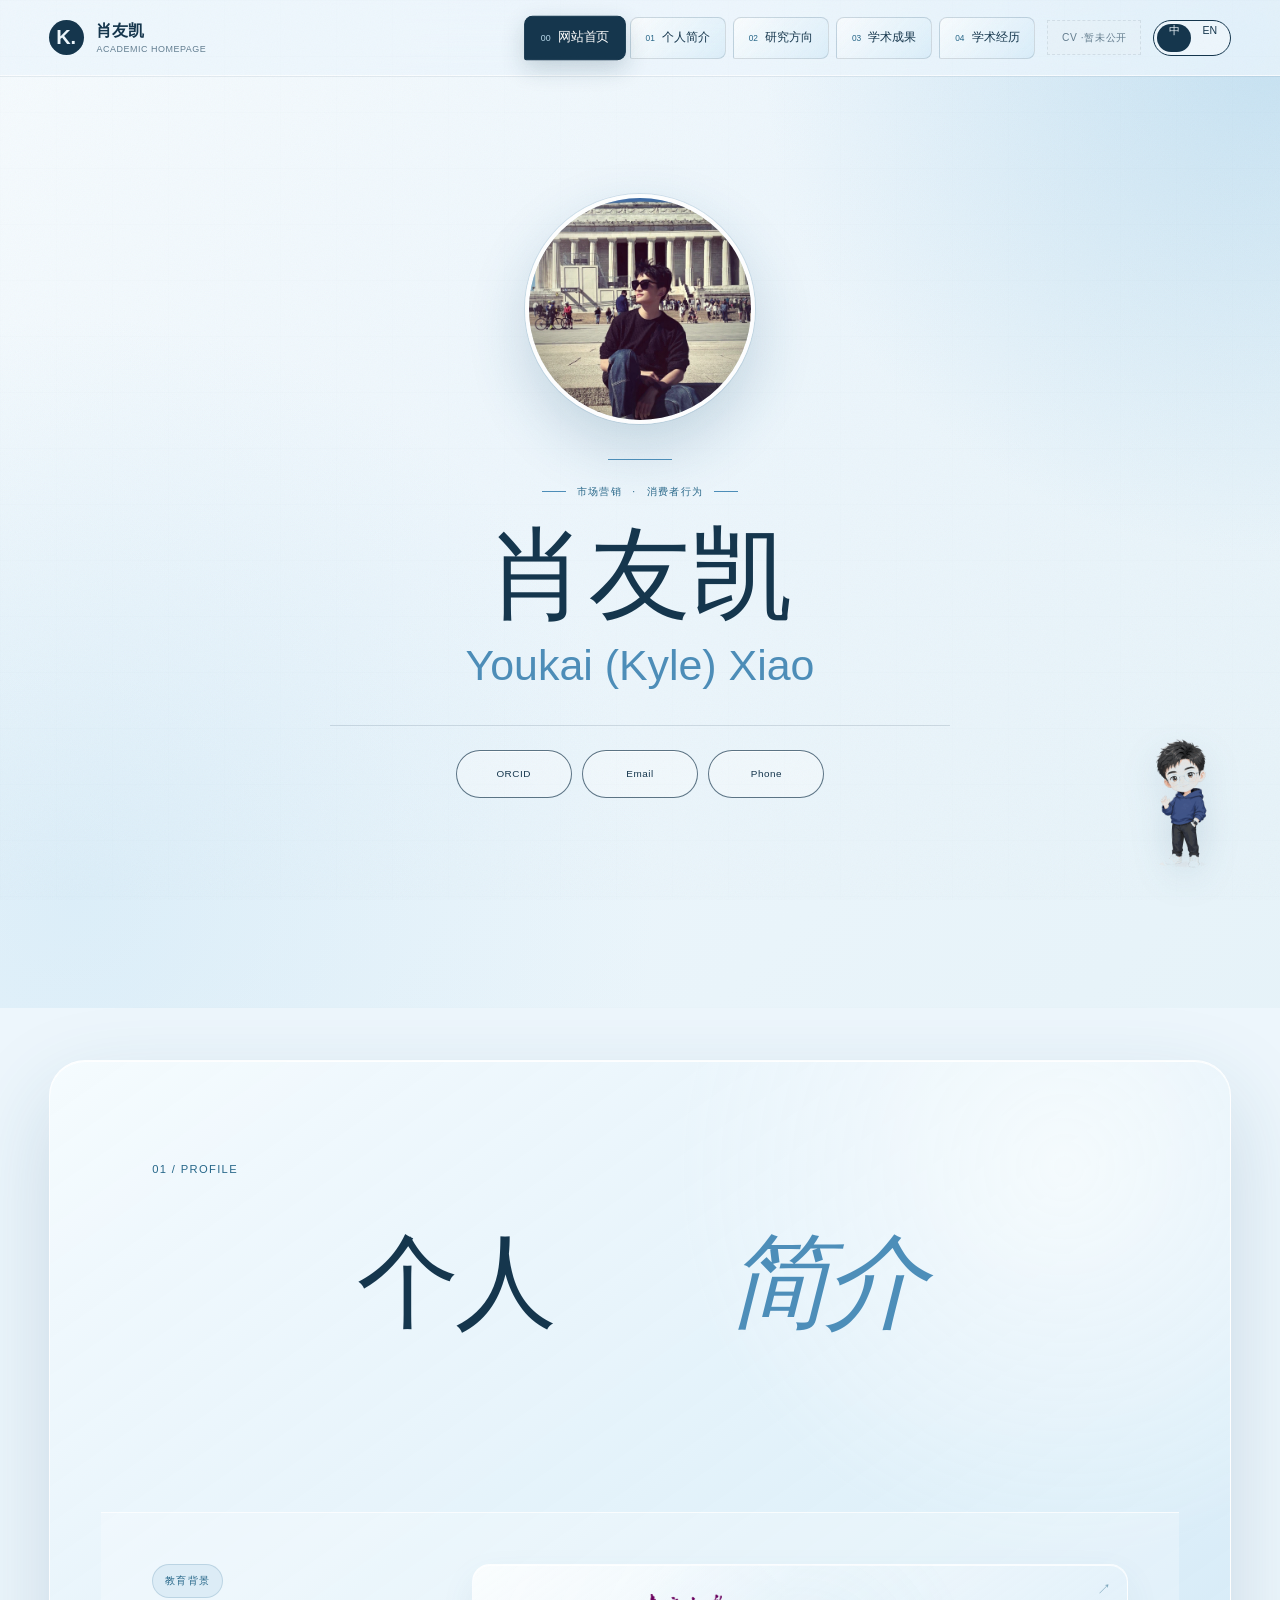
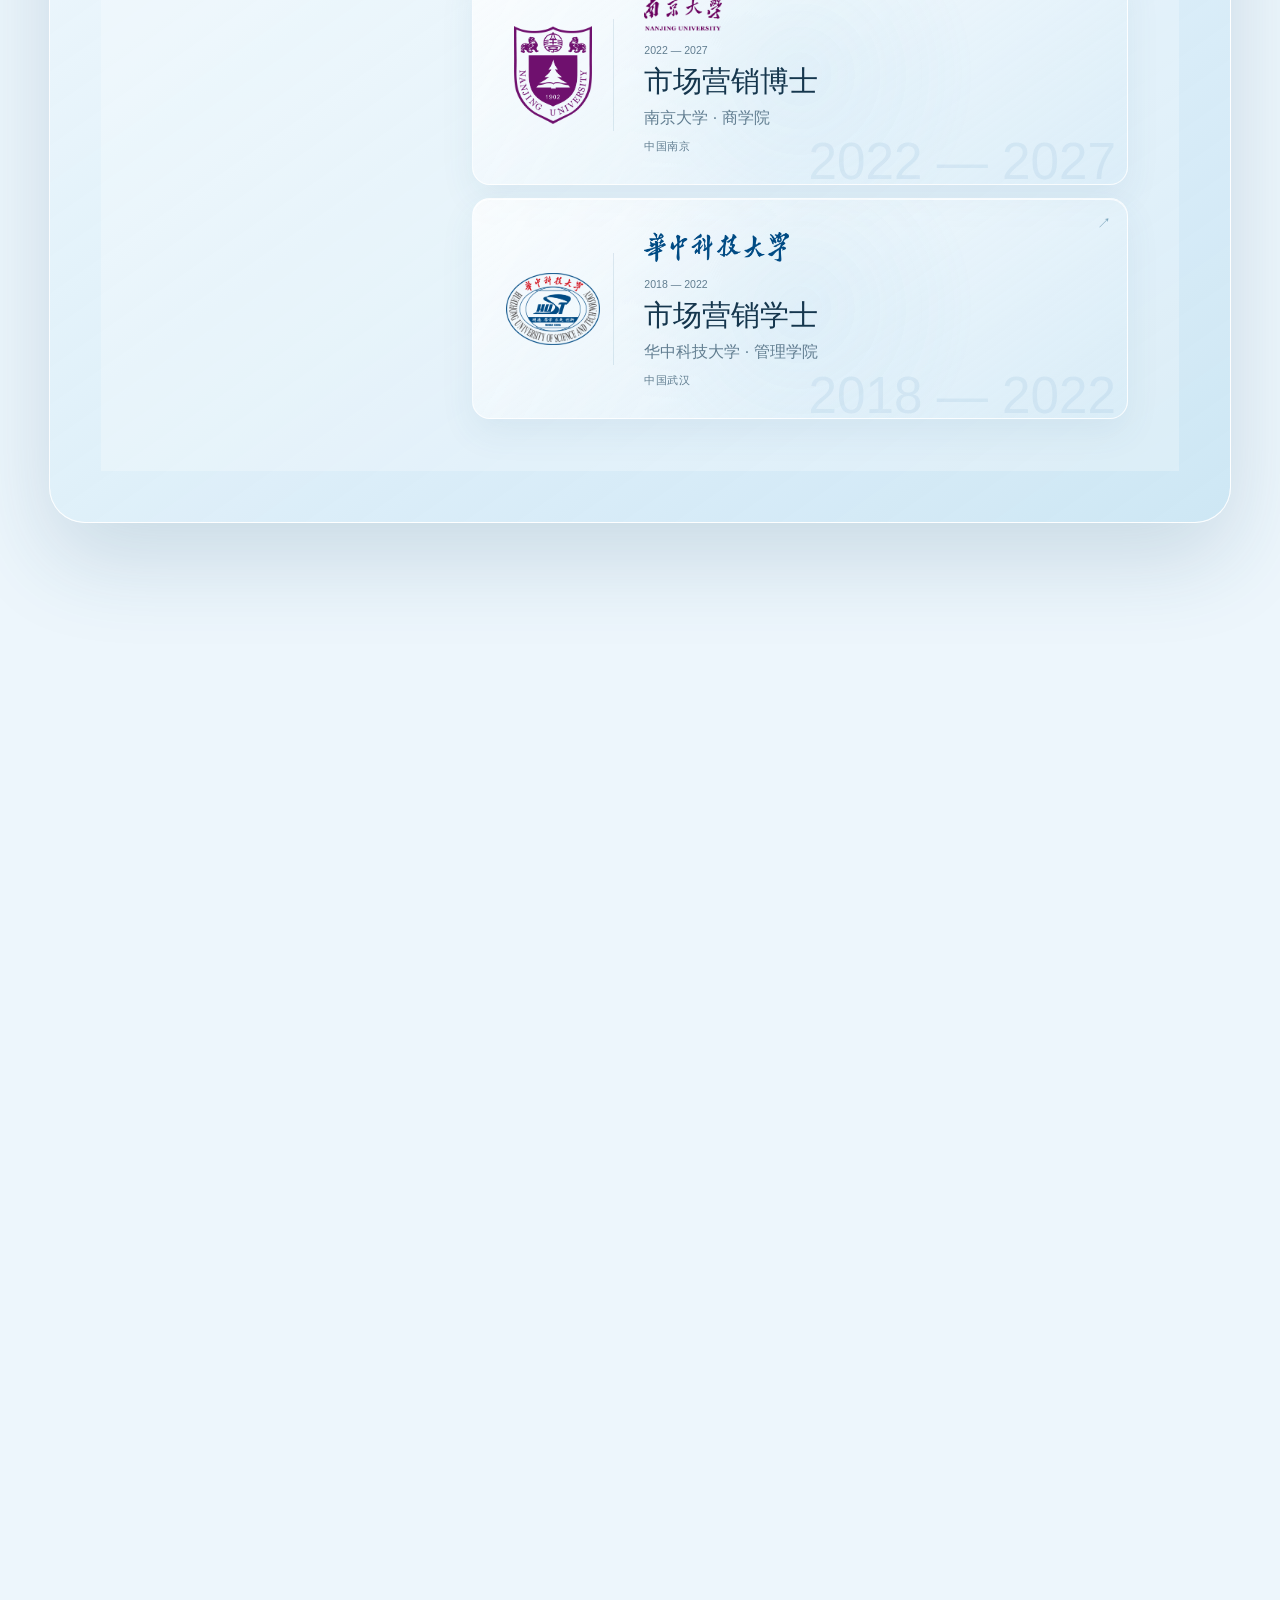
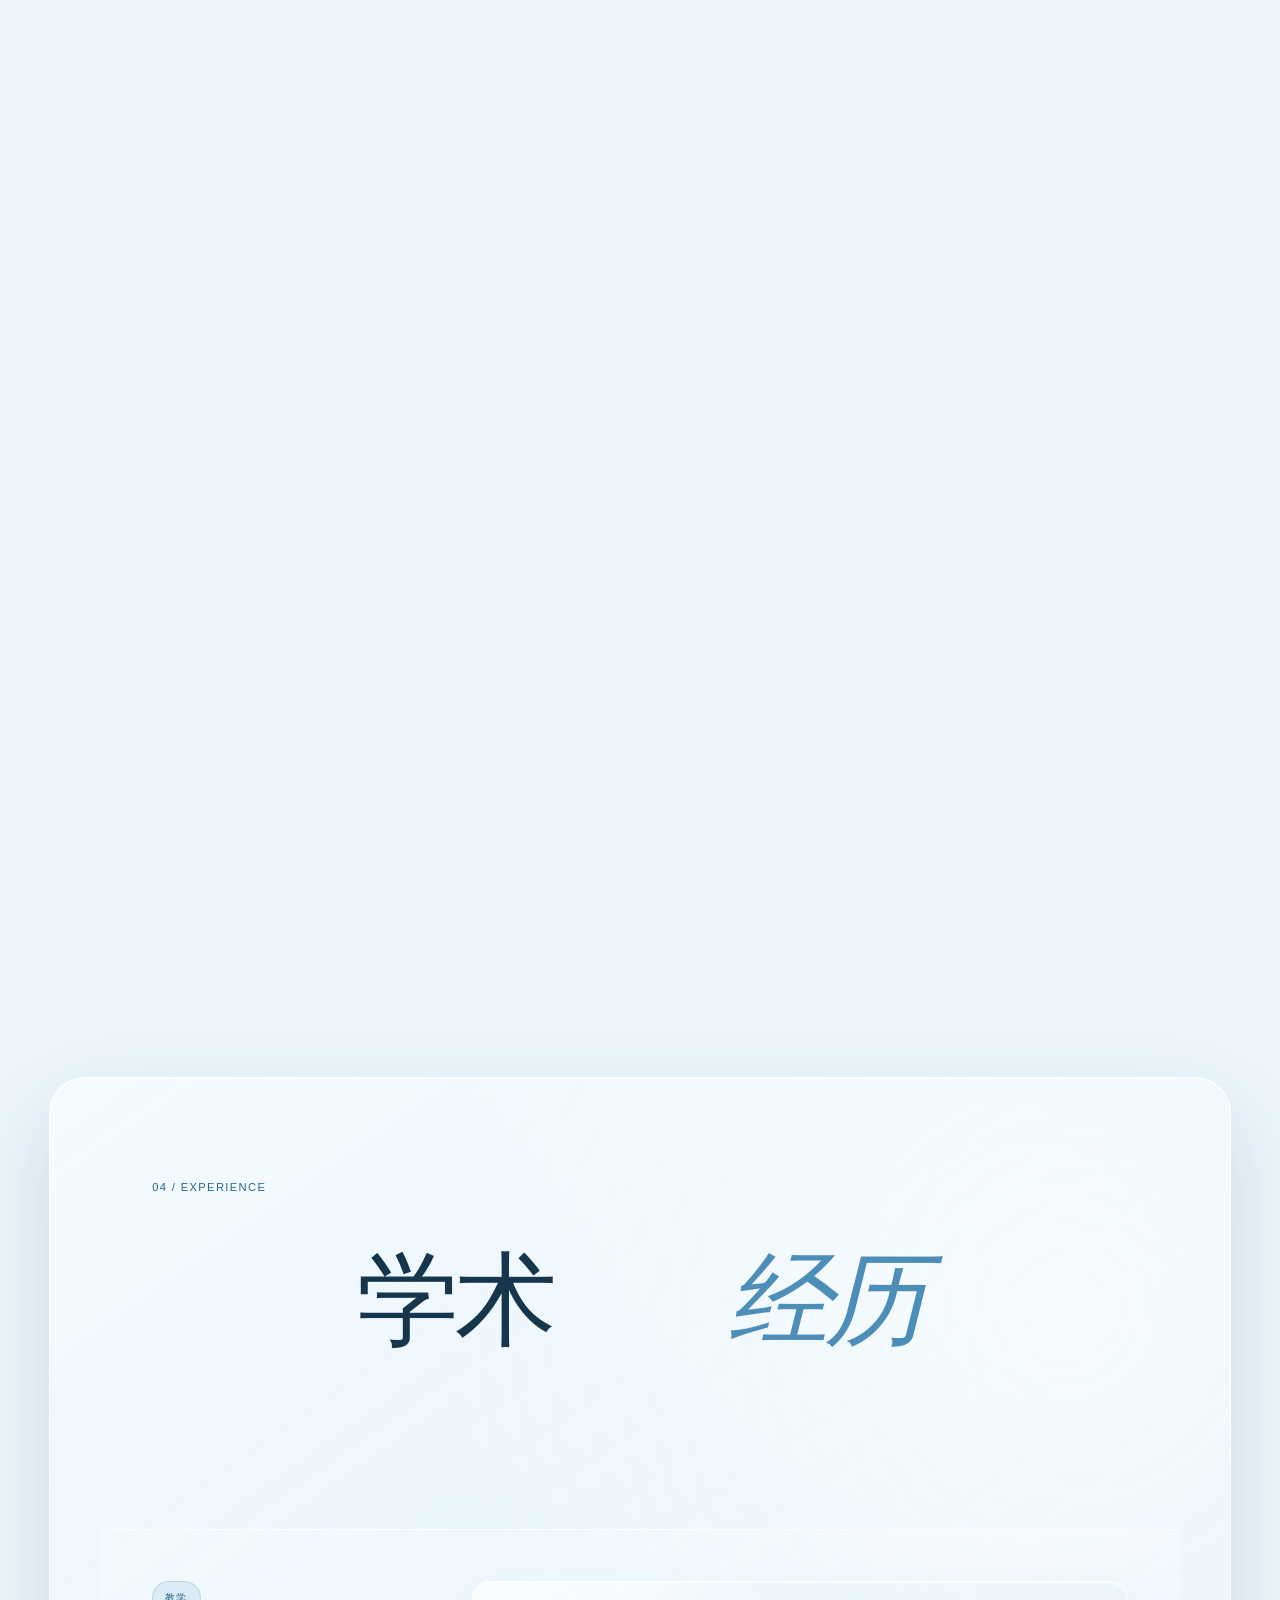
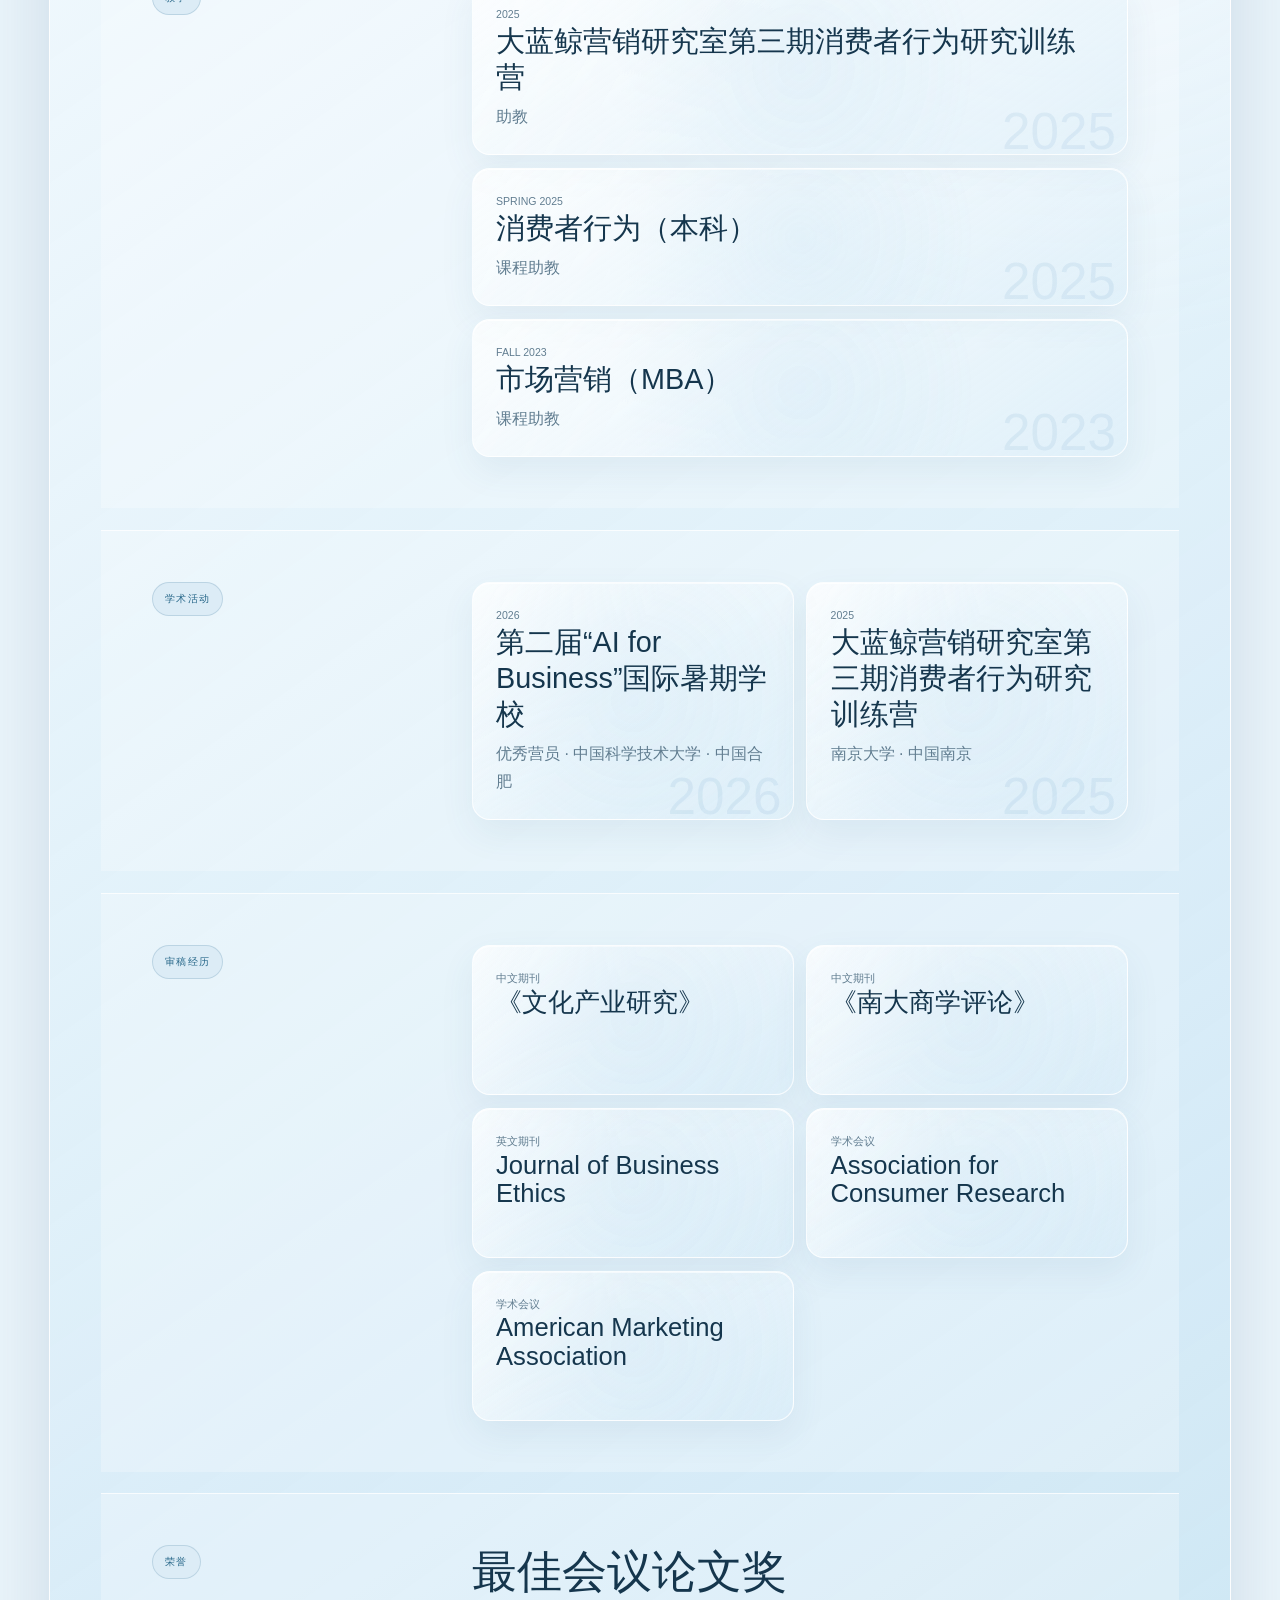
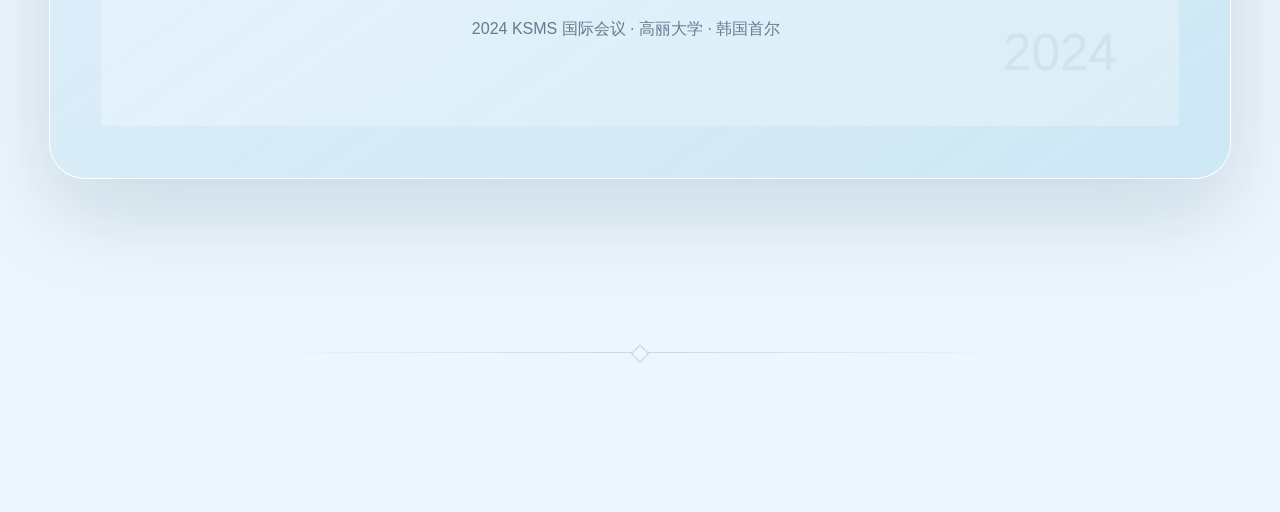
==== commit 95af90d0: "Add files via upload" ====
--- a/index.html
+++ b/index.html
@@ -39,17 +39,18 @@
             <span class="name-en">Youkai (Kyle) Xiao</span>
           </h1>
           <div class="profile-links">
-            <a class="pill-link" href="https://orcid.org/0000-0003-2931-7354" target="_blank" rel="noreferrer">ORCID ↗</a>
-            <button class="pill-link email-toggle" type="button" aria-expanded="false">Email</button>
-            <a class="email-address" href="mailto:youkaixiao@smail.nju.edu.cn" hidden>youkaixiao@smail.nju.edu.cn ↗</a>
+            <button class="pill-link contact-toggle" type="button" aria-expanded="false" data-contact-label="ORCID" data-contact-value="0000-0003-2931-7354" data-contact-href="https://orcid.org/0000-0003-2931-7354">ORCID</button>
+            <button class="pill-link contact-toggle" type="button" aria-expanded="false" data-contact-label="Email" data-contact-value="youkaixiao@smail.nju.edu.cn" data-contact-href="mailto:youkaixiao@smail.nju.edu.cn">Email</button>
+            <button class="pill-link contact-toggle" type="button" aria-expanded="false" data-contact-label="Phone" data-contact-value="(+86) 13986695153" data-contact-href="tel:+8613986695153">Phone</button>
           </div>
+          <div class="contact-detail-display" aria-live="polite" hidden><span class="contact-detail-label"></span><a class="contact-detail-value"></a></div>
         </div>
       </section>
 
     </main>
 
     <section class="home-chapter home-scroll-target reveal" id="profile" data-section="about.html">
-      <section class="page-hero"><span class="page-number">01 / PROFILE</span><div><h1 data-zh-html="<span>个人</span><em>简介</em>" data-en-html="<span>Personal</span><em>profile</em>"><span>个人</span><em>简介</em></h1></div></section>
+      <section class="page-hero"><span class="page-number">01 / PROFILE</span><div><h1 data-zh-html="<span>个人</span><em>简介</em>" data-en-html="<span>Personal</span><em>Profile</em>"><span>个人</span><em>简介</em></h1></div></section>
       <section class="content-section education-section"><span class="content-label" data-zh="教育背景" data-en="EDUCATION">教育背景</span><div class="content-body">
         <a class="timeline-item education-card" href="https://nubs.nju.edu.cn/main.htm" target="_blank" rel="noreferrer" aria-label="访问南京大学商学院官网"><img class="school-mark" src="图像资源/南大标识.png" alt="南京大学标识" /><div class="education-copy"><p class="timeline-year">2022 — 2027</p><h3 data-zh="市场营销博士" data-en="Ph.D. in Marketing">市场营销博士</h3><p class="education-institution" data-zh="南京大学 · 商学院" data-en="Business School, Nanjing University">南京大学 · 商学院</p><p class="education-location" data-zh="中国南京" data-en="Nanjing, China">中国南京</p></div><img class="school-name" src="图像资源/南大名字.png" alt="南京大学" /></a>
         <a class="timeline-item education-card" href="http://cm.hust.edu.cn/index.htm" target="_blank" rel="noreferrer" aria-label="访问华中科技大学管理学院官网"><img class="school-mark" src="图像资源/华科标识.png" alt="华中科技大学标识" /><div class="education-copy"><p class="timeline-year">2018 — 2022</p><h3 data-zh="市场营销学士" data-en="B.S. in Marketing">市场营销学士</h3><p class="education-institution" data-zh="华中科技大学 · 管理学院" data-en="School of Management, Huazhong University of Science and Technology">华中科技大学 · 管理学院</p><p class="education-location" data-zh="中国武汉" data-en="Wuhan, China">中国武汉</p></div><img class="school-name" src="图像资源/华科名字.png" alt="华中科技大学" /></a>
@@ -57,14 +58,14 @@
     </section>
 
     <section class="home-chapter home-scroll-target reveal" id="research" data-section="research.html">
-      <section class="page-hero"><span class="page-number">02 / RESEARCH</span><div><h1 data-zh-html="<span>研究</span><em>方向</em>" data-en-html="<span>Research</span><em>interests</em>"><span>研究</span><em>方向</em></h1></div></section>
+      <section class="page-hero"><span class="page-number">02 / RESEARCH</span><div><h1 data-zh-html="<span>研究</span><em>方向</em>" data-en-html="<span>Research</span><em>Interests</em>"><span>研究</span><em>方向</em></h1></div></section>
       <section class="content-section"><span class="content-label" data-zh="研究兴趣" data-en="INTERESTS">研究兴趣</span><div class="content-body interest-grid">
         <article class="interest-item"><h3 data-zh="消费者心理" data-en="Consumer Psychology">消费者心理</h3></article><article class="interest-item"><h3 data-zh="感官营销" data-en="Sensory Marketing">感官营销</h3></article><article class="interest-item"><h3 data-zh="广告设计" data-en="Advertising Design">广告设计</h3></article><article class="interest-item"><h3 data-zh="行为决策" data-en="Behavioral Decision Making">行为决策</h3></article><article class="interest-item"><h3 data-zh="体验消费" data-en="Experiential Consumption">体验消费</h3></article><article class="interest-item"><h3 data-zh="健康消费" data-en="Health Consumption">健康消费</h3></article>
       </div></section>
     </section>
 
     <section class="home-chapter home-scroll-target reveal" id="publications" data-section="publications.html">
-      <section class="page-hero"><span class="page-number">03 / PUBLICATIONS</span><div><h1 data-zh-html="<span>学术</span><em>成果</em>" data-en-html="<span>Selected</span><em>work</em>"><span>学术</span><em>成果</em></h1></div></section>
+      <section class="page-hero"><span class="page-number">03 / PUBLICATIONS</span><div><h1 data-zh-html="<span>学术</span><em>成果</em>" data-en-html="<span>Selected</span><em>Work</em>"><span>学术</span><em>成果</em></h1></div></section>
       <section class="content-section"><span class="content-label" data-zh="期刊论文" data-en="JOURNAL ARTICLES">期刊论文</span><div class="content-body">
         <article class="publication-item"><span class="publication-year">2026</span><div><h2>Denser Advertising Design, Higher Food Calories: How Visual Density Affects Consumer Responses to Food Advertising</h2><p>Youkai (Kyle) Xiao, Yunhui Huang*, Xing-Yu (Marcos) Chu</p><p>Journal of Advertising Research</p></div><a class="round-link" href="https://scholar.google.com/scholar?q=Denser+Advertising+Design%2C+Higher+Food+Calories" target="_blank" rel="noreferrer" aria-label="Search for paper">↗</a></article>
         <article class="publication-item"><span class="publication-year">2025</span><div><h2 data-zh="动态标识的时间隐喻及其对营销效果的影响" data-en="The Temporal Metaphor of Animated Logos and Its Influence on Marketing Effectiveness">动态标识的时间隐喻及其对营销效果的影响</h2><p data-zh="肖友凯；朱东红" data-en="Youkai (Kyle) Xiao, Donghong Zhu*">肖友凯；朱东红</p><p data-zh="《营销科学学报》2025(03)" data-en="Journal of Marketing Science, 2025(03)">《营销科学学报》2025(03)</p></div><a class="round-link" href="https://kns.cnki.net/kcms2/article/abstract?v=myyot3CgzEo1CDJ8a0gveaJnaEwQAXywF2UildMaMBefoq5PpcsJe9HCF5RKduEWD7tXuJRg2lttQpEk_wo8UdUOdZ7T-HzEecH8AD1U_xPqcG7WPDcpnyl5clTQJzhtVMS0WsRxepv-GbcIRwjoi4AiATSAQMHr&amp;uniplatform=NZKPT&amp;language=CHS" target="_blank" rel="noreferrer" aria-label="查看论文">↗</a></article>
@@ -81,7 +82,7 @@
     </section>
 
     <section class="home-chapter home-scroll-target reveal" id="experience" data-section="experience.html">
-      <section class="page-hero"><span class="page-number">04 / EXPERIENCE</span><div><h1 data-zh-html="<span>学术</span><em>经历</em>" data-en-html="<span>Academic</span><em>experience</em>"><span>学术</span><em>经历</em></h1></div></section>
+      <section class="page-hero"><span class="page-number">04 / EXPERIENCE</span><div><h1 data-zh-html="<span>学术</span><em>经历</em>" data-en-html="<span>Academic</span><em>Experience</em>"><span>学术</span><em>经历</em></h1></div></section>
       <section class="content-section"><span class="content-label" data-zh="教学" data-en="TEACHING">教学</span><div class="content-body"><article class="timeline-item"><p class="timeline-year">2025</p><h3 data-zh="大蓝鲸营销研究室第三期消费者行为研究训练营" data-en="Blue Whale Marketing Lab Consumer Behavior Research Camp, Cohort III">大蓝鲸营销研究室第三期消费者行为研究训练营</h3><p data-zh="助教" data-en="Teaching Assistant">助教</p></article><article class="timeline-item"><p class="timeline-year">SPRING 2025</p><h3 data-zh="消费者行为（本科）" data-en="Consumer Behavior (Undergraduate)">消费者行为（本科）</h3><p data-zh="课程助教" data-en="Teaching Assistant">课程助教</p></article><article class="timeline-item"><p class="timeline-year">FALL 2023</p><h3 data-zh="市场营销（MBA）" data-en="Marketing (MBA)">市场营销（MBA）</h3><p data-zh="课程助教" data-en="Teaching Assistant">课程助教</p></article></div></section>
       <section class="content-section"><span class="content-label" data-zh="学术活动" data-en="ACADEMIC ACTIVITIES">学术活动</span><div class="content-body service-grid"><article class="timeline-item activity-item"><p class="timeline-year">2026</p><h3 data-zh="第二届“AI for Business”国际暑期学校" data-en="The 2nd AI for Business International Summer School">第二届“AI for Business”国际暑期学校</h3><p data-zh="优秀营员 · 中国科学技术大学 · 中国合肥" data-en="Outstanding Participant · University of Science and Technology of China · Hefei, China">优秀营员 · 中国科学技术大学 · 中国合肥</p></article><article class="timeline-item activity-item"><p class="timeline-year">2025</p><h3 data-zh="大蓝鲸营销研究室第三期消费者行为研究训练营" data-en="Blue Whale Marketing Lab Consumer Behavior Research Camp, Cohort III">大蓝鲸营销研究室第三期消费者行为研究训练营</h3><p data-zh="南京大学 · 中国南京" data-en="Nanjing University · Nanjing, China">南京大学 · 中国南京</p></article></div></section>
       <section class="content-section"><span class="content-label" data-zh="审稿经历" data-en="REVIEW EXPERIENCE">审稿经历</span><div class="content-body service-grid">
--- a/styles.css
+++ b/styles.css
@@ -51,13 +51,11 @@
 .cover { min-height: calc(100svh - 76px); padding: clamp(2rem, 5vh, 4.5rem) var(--gutter); display: grid; grid-template-columns: minmax(0, .95fr) minmax(480px, 1.05fr); gap: clamp(2rem, 5vw, 6rem); align-items: stretch; }
 .home-scroll-target { scroll-margin-top: 88px; }
 .home-chapter { position: relative; width: min(1320px, calc(100% - 2 * var(--gutter))); min-height: 100svh; margin: clamp(6rem, 13vh, 11rem) auto; padding: clamp(2rem, 4vw, 4rem); overflow: hidden; border: 1px solid rgba(255,255,255,.9); border-radius: 36px; background: linear-gradient(145deg, rgba(245,251,254,.92), rgba(194,225,242,.72)); box-shadow: 0 34px 90px rgba(31,86,122,.18), inset 0 1px 0 rgba(255,255,255,.9); }
-.home-chapter:nth-of-type(2) { background: linear-gradient(145deg, rgba(247,252,252,.94), rgba(198,229,225,.7)); }
-.home-chapter:nth-of-type(3) { background: linear-gradient(145deg, rgba(249,252,254,.94), rgba(205,222,236,.76)); }
-.home-chapter:nth-of-type(4) { background: linear-gradient(145deg, rgba(244,251,254,.94), rgba(185,219,237,.76)); }
+.home-chapter:nth-of-type(2), .home-chapter:nth-of-type(3), .home-chapter:nth-of-type(4) { background: linear-gradient(145deg, rgba(245,251,254,.92), rgba(194,225,242,.72)); }
 .home-chapter::before { display: none; }
 .home-chapter::after { content: ""; position: absolute; inset: 0; pointer-events: none; background: radial-gradient(circle at 86% 10%, rgba(255,255,255,.6), transparent 28%); }
 .home-chapter > * { position: relative; z-index: 1; }
-.home-chapter > .page-hero { position: relative; min-height: clamp(520px, 68vh, 760px); display: block; padding: clamp(2rem, 4vw, 4rem); border: 0; border-radius: 0; background: transparent; box-shadow: none; backdrop-filter: none; }
+.home-chapter > .page-hero { position: relative; min-height: clamp(340px, 42vh, 480px); display: block; padding: clamp(2rem, 4vw, 4rem); border: 0; border-radius: 0; background: transparent; box-shadow: none; backdrop-filter: none; }
 .home-chapter > .page-hero::before, .home-chapter > .page-hero::after { display: none; }
 .home-chapter > .page-hero .page-number { position: absolute; top: clamp(2rem, 4vw, 4rem); left: clamp(2rem, 4vw, 4rem); }
 .home-chapter > .page-hero > div { position: absolute; inset: clamp(5.5rem, 9vw, 8rem) clamp(8rem, 20vw, 24rem) clamp(2rem, 4vw, 4rem); }
@@ -89,12 +87,16 @@
 html[data-language="en"] .bilingual-name .name-zh { font-size: clamp(2.2rem, 3.5vw, 3.8rem); color: var(--blue); }
 .welcome { margin: 2rem 0 0; font-family: var(--serif); font-size: clamp(1.65rem, 2.5vw, 2.6rem); line-height: 1.05; }
 .role { max-width: 390px; margin: 1.1rem 0 0; color: var(--muted); line-height: 1.65; font-size: .92rem; }
-.profile-links { display: flex; flex-wrap: wrap; gap: .65rem; margin-top: 2rem; }
+.profile-links { display: flex; flex-wrap: nowrap; justify-content: center; gap: .65rem; margin-top: 2rem; }
 .pill-link { padding: .72rem 1rem; border: 1px solid rgba(21,54,77,.68); border-radius: 99px; background: rgba(255,255,255,.3); box-shadow: inset 0 1px 0 rgba(255,255,255,.8); font-family: var(--mono); font-size: .62rem; letter-spacing: .05em; transition: background .2s, color .2s, transform .2s, box-shadow .2s; }
 .pill-link:hover { transform: translateY(-2px); background: var(--ink); color: var(--paper); box-shadow: 0 12px 28px rgba(21,54,77,.18); }
-.email-toggle { cursor: pointer; }
-.email-address { align-self: center; padding: .35rem .2rem; color: var(--blue-dark); font-family: var(--mono); font-size: .68rem; }
-.email-address[hidden] { display: none; }
+.contact-toggle { width: 116px; height: 48px; padding: 0 .7rem; display: grid; place-items: center; flex: 0 0 116px; cursor: pointer; }
+.contact-toggle.is-active { background: var(--ink); color: var(--paper); box-shadow: 0 12px 28px rgba(21,54,77,.18); }
+.contact-detail-display { min-height: 2rem; margin: 1rem auto 0; display: flex; align-items: center; justify-content: center; gap: .6rem; color: var(--blue-dark); font-family: var(--mono); font-size: .72rem; }
+.contact-detail-display[hidden] { display: none; }
+.contact-detail-label { color: var(--muted); }
+.contact-detail-label::after { content: ":"; }
+.contact-detail-value { overflow-wrap: anywhere; }
 
 .portal { display: grid; grid-template-columns: 1fr 1fr; gap: .55rem; }
 .portal-card { --pointer-x: 50%; --pointer-y: 50%; position: relative; min-height: 0; padding: clamp(1.2rem, 2.4vw, 2.4rem); display: flex; flex-direction: column; justify-content: space-between; overflow: hidden; border: 1px solid rgba(255,255,255,.78); background: linear-gradient(145deg, rgba(255,255,255,.74), rgba(212,234,247,.46)); box-shadow: 0 14px 34px rgba(47,102,136,.09), inset 0 1px 0 rgba(255,255,255,.75); backdrop-filter: blur(10px); transition: transform .3s, box-shadow .3s, border-color .3s; }
@@ -295,7 +297,7 @@
   .education-copy > p:last-child { white-space: normal; }
   .service-grid { grid-template-columns: 1fr; }
   .home-chapter { width: calc(100% - 2 * var(--gutter)); min-height: auto; margin: 2.5rem auto; padding: .75rem; border-radius: 20px; }
-  .home-chapter > .page-hero { min-height: 270px; padding: 1.1rem; }
+  .home-chapter > .page-hero { min-height: 210px; padding: 1.1rem; }
   .home-chapter > .page-hero .page-number { top: 1.1rem; left: 1.1rem; }
   .home-chapter > .page-hero > div { inset: 4.2rem 1.1rem 1.1rem; }
   .home-chapter > .page-hero h1 { display: flex; flex-direction: column; justify-content: center; align-items: stretch; gap: .65rem; font-size: clamp(2.35rem, 11.5vw, 3rem); line-height: 1.12; }
@@ -313,6 +315,8 @@
   html[data-language="en"] .bilingual-name .name-zh { font-size: 1.75rem; }
   .home-page .profile-links { margin-top: 1.5rem; padding-top: 1.1rem; }
   .pill-link { padding: .65rem .82rem; }
+  .contact-toggle { width: 96px; height: 44px; flex-basis: 96px; padding: 0 .35rem; }
+  .contact-detail-display { min-height: 2.5rem; padding: 0 .5rem; font-size: .63rem; }
   .conference-item { min-height: 0; padding: 1.15rem; }
   .conference-item h3 { margin-top: .8rem; font-size: clamp(1.05rem, 5.1vw, 1.25rem); line-height: 1.32; }
   html[data-language="en"] .home-chapter > .page-hero h1 { font-size: clamp(2rem, 9.2vw, 2.55rem); }
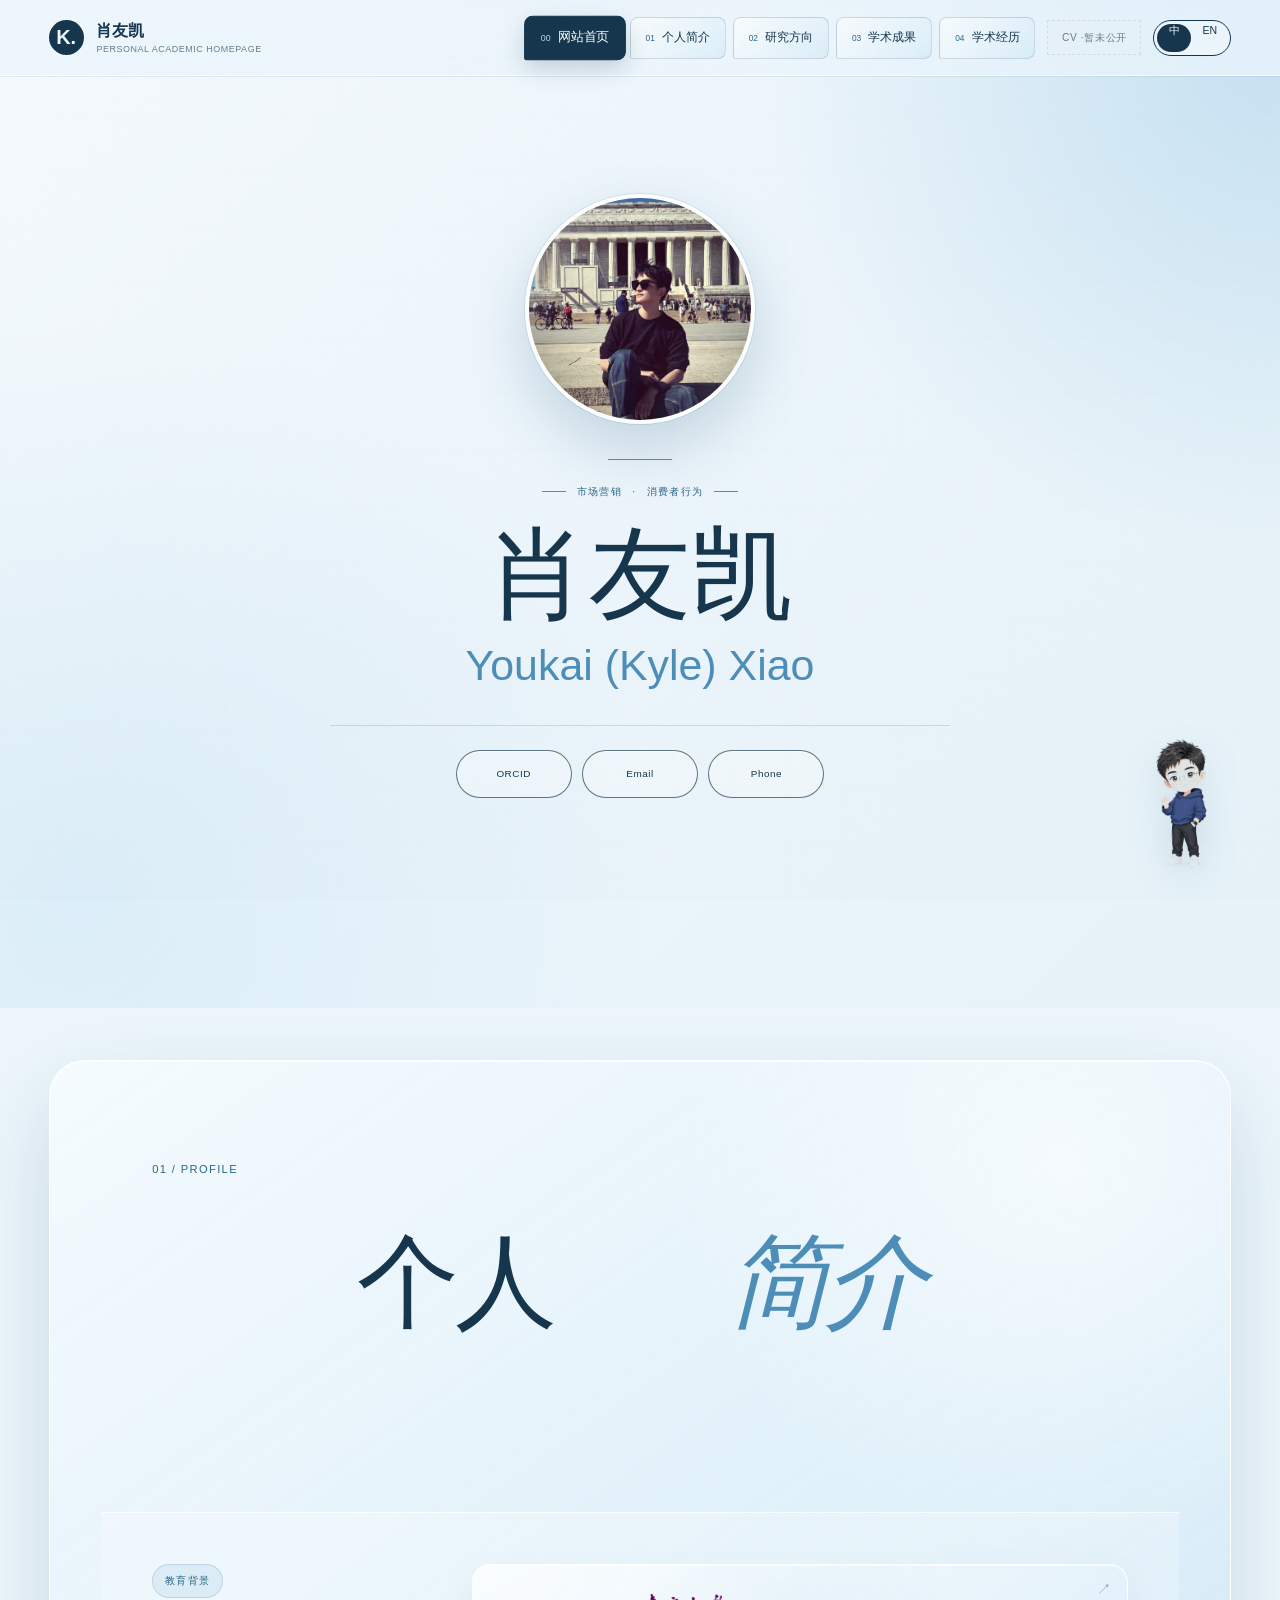
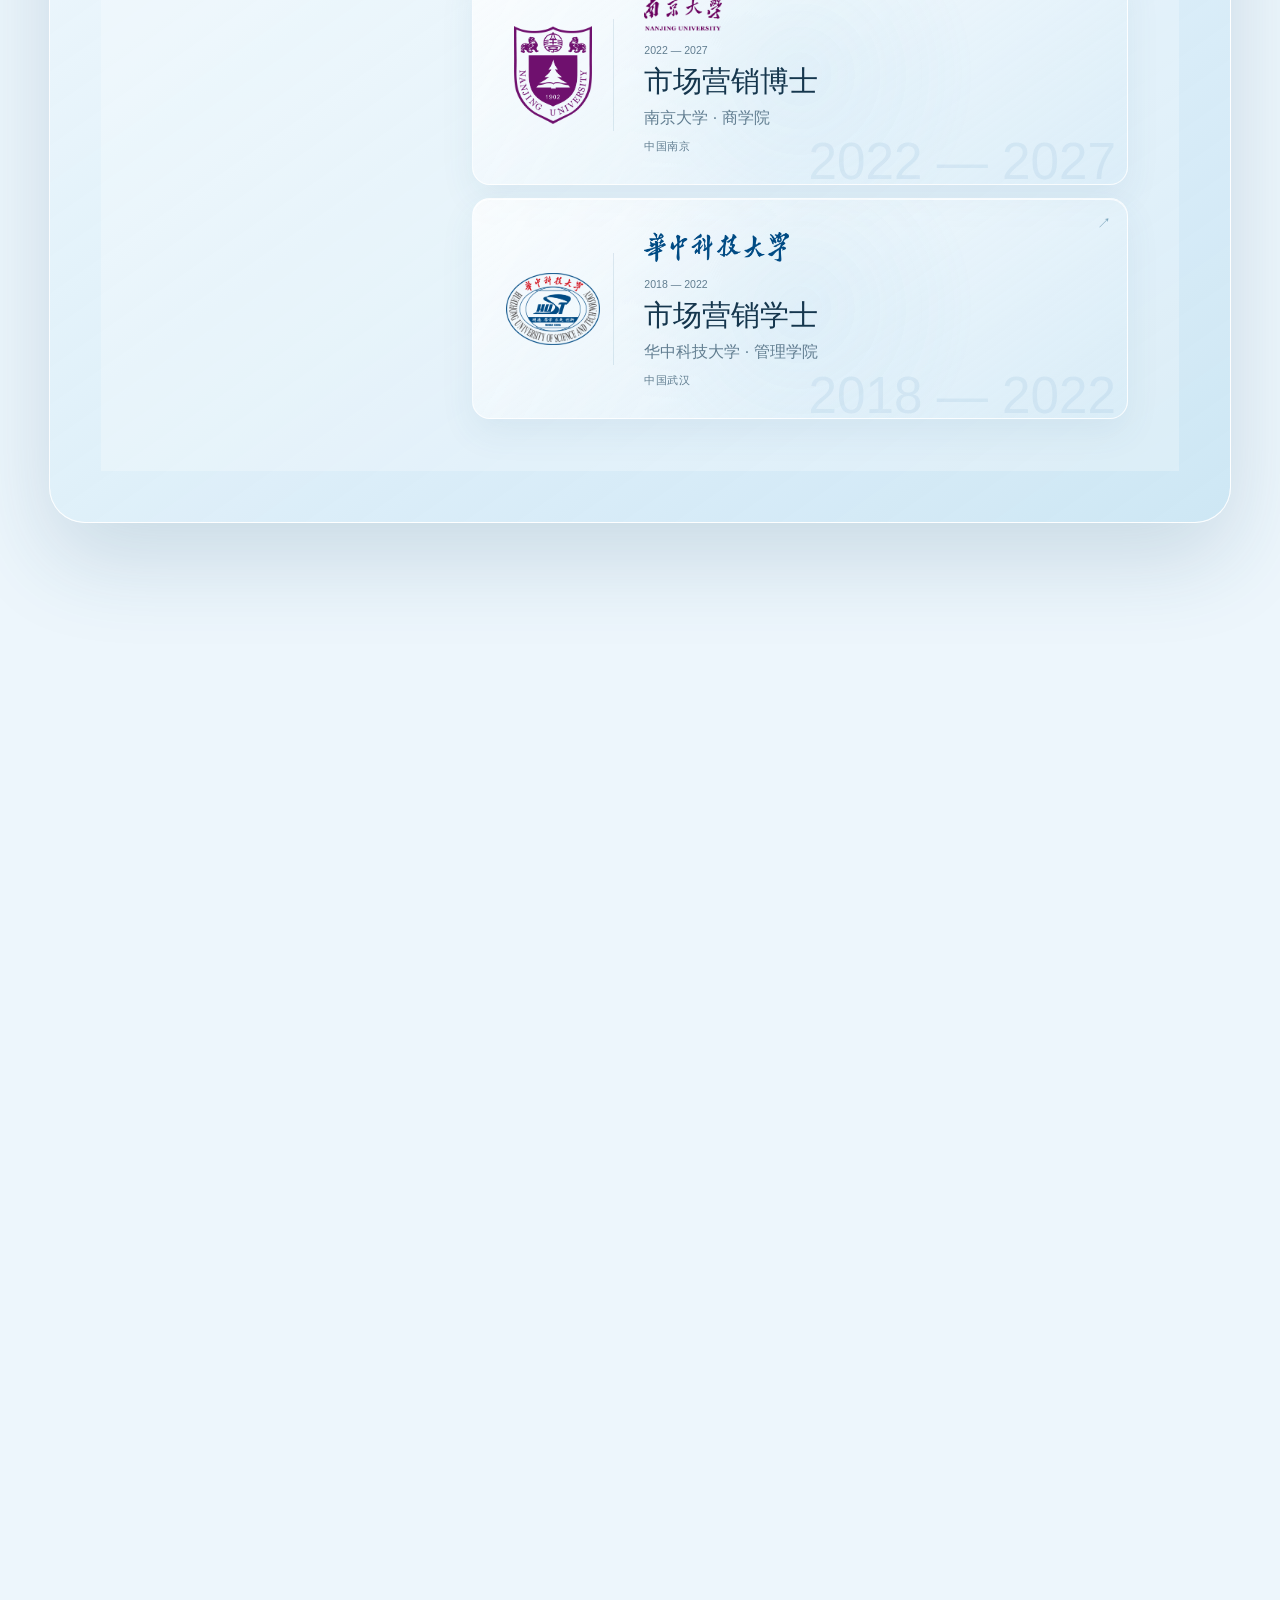
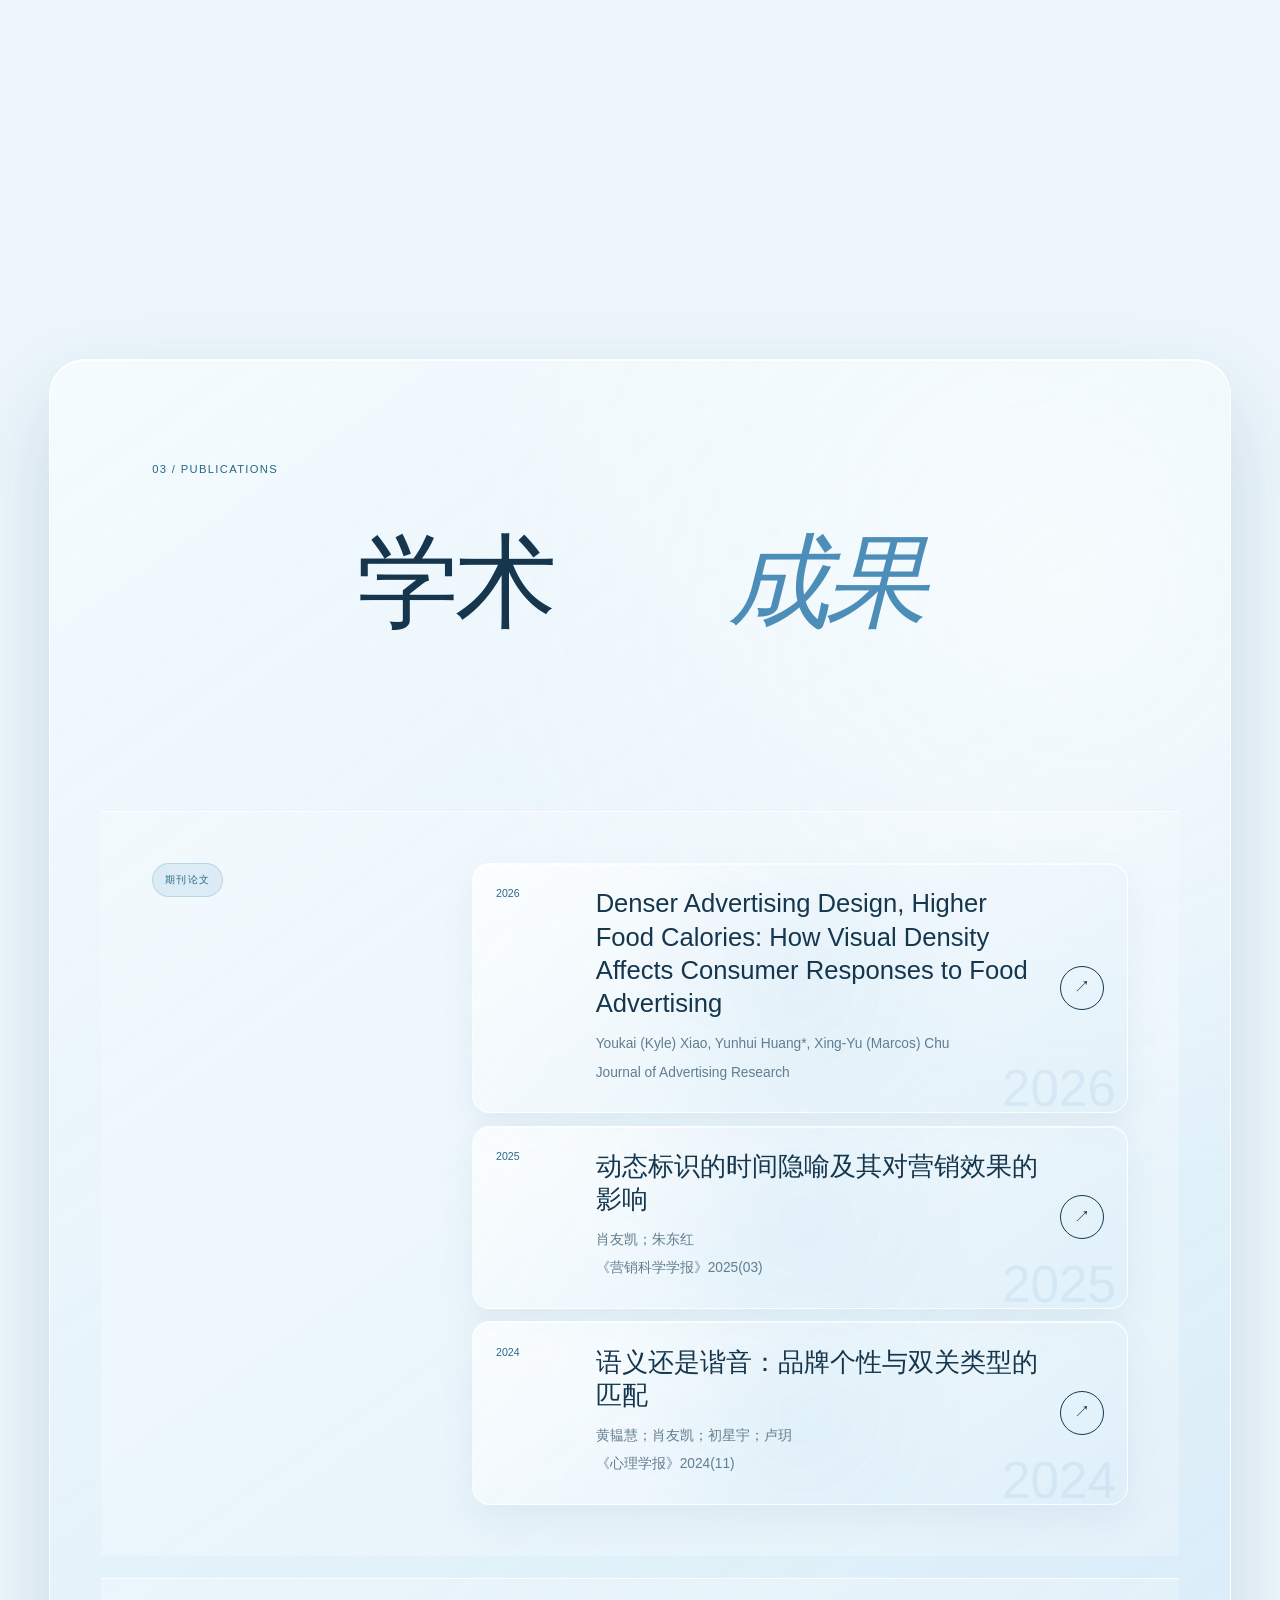
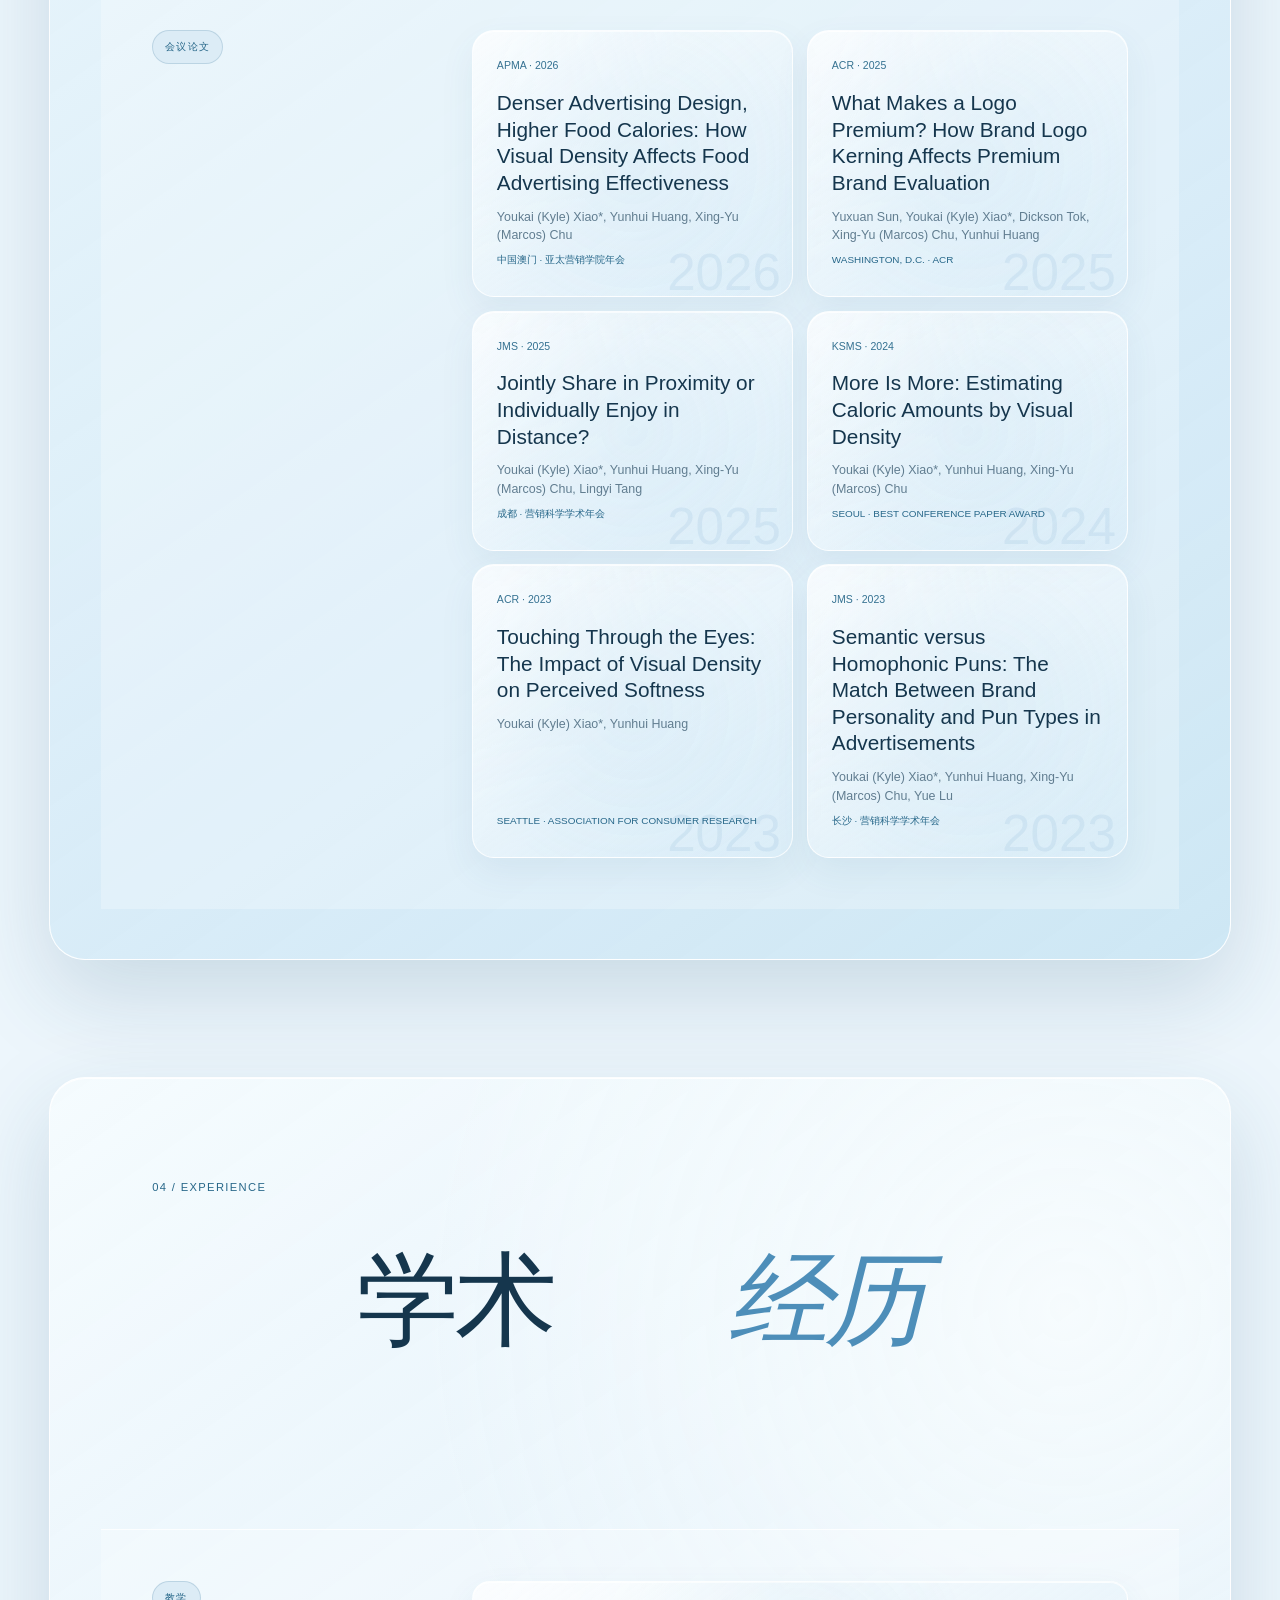
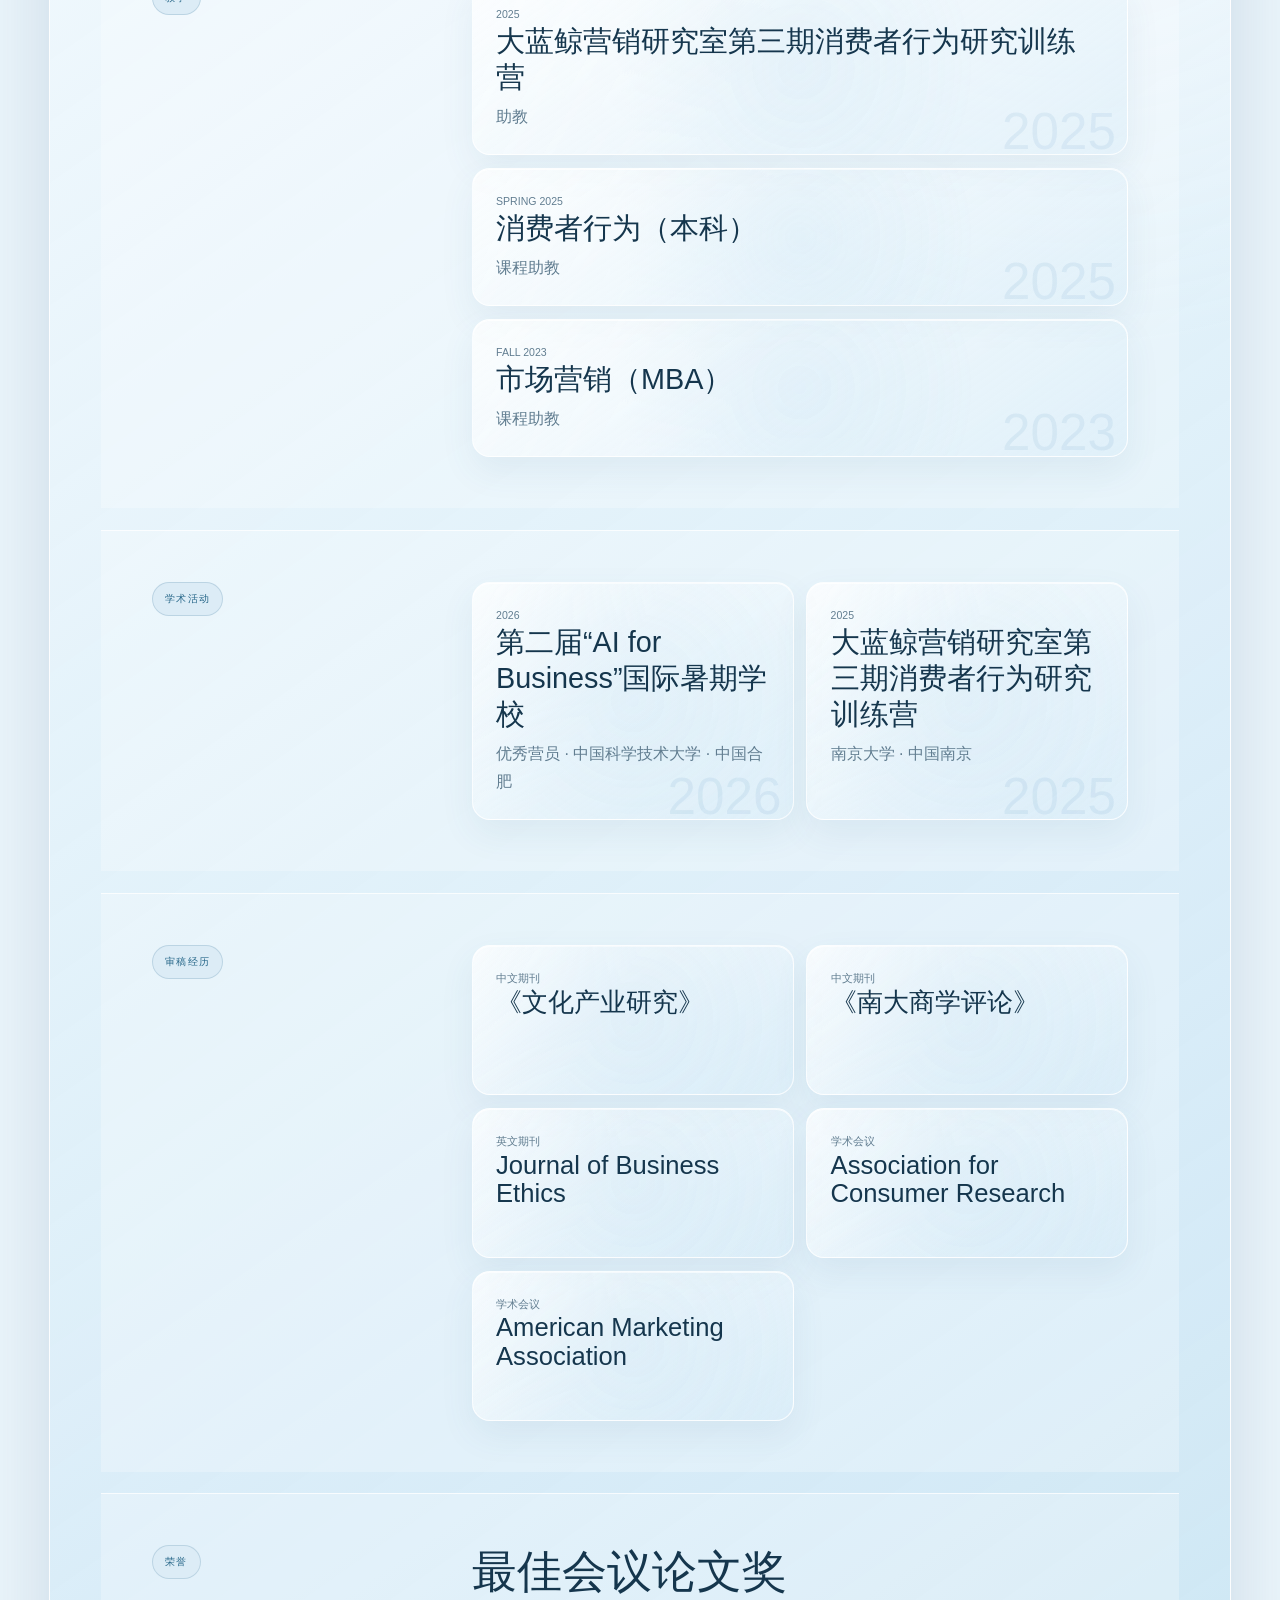
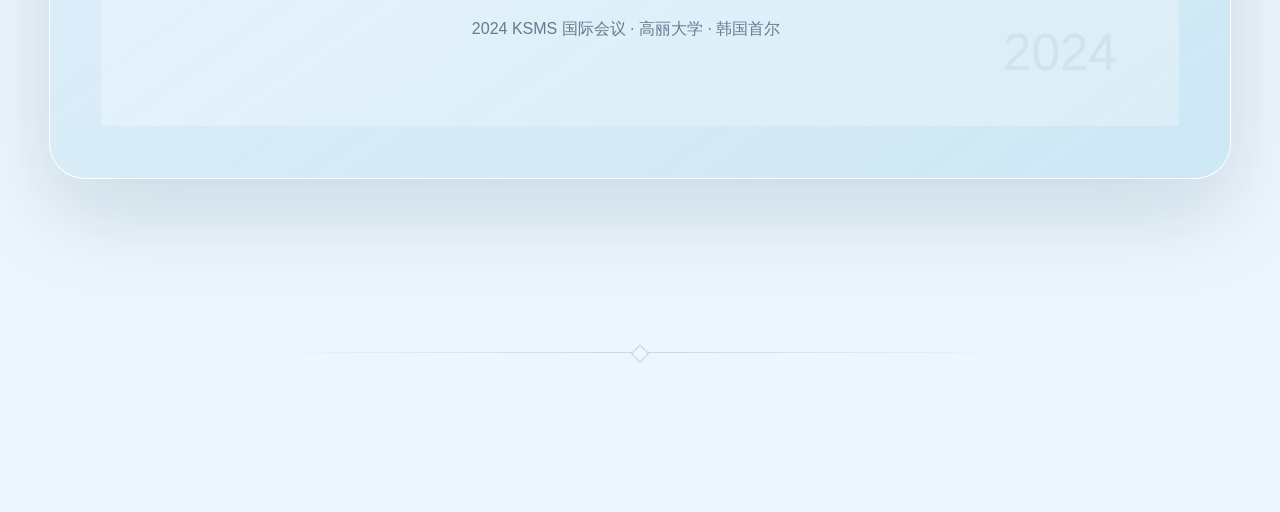
==== commit 2f8e31da: "Update index.html" ====
--- a/index.html
+++ b/index.html
@@ -16,7 +16,7 @@
     <header class="site-header">
       <a class="brand" href="index.html">
         <span class="brand-mark">K.</span>
-        <span class="brand-copy"><strong data-zh="肖友凯" data-en="Kyle Xiao">肖友凯</strong><small>ACADEMIC HOMEPAGE</small></span>
+        <span class="brand-copy"><strong data-zh="肖友凯" data-en="Kyle Xiao">肖友凯</strong><small>PERSONAL ACADEMIC HOMEPAGE</small></span>
       </a>
       <div class="header-actions">
         <button class="language-toggle" type="button" aria-label="切换至英文">
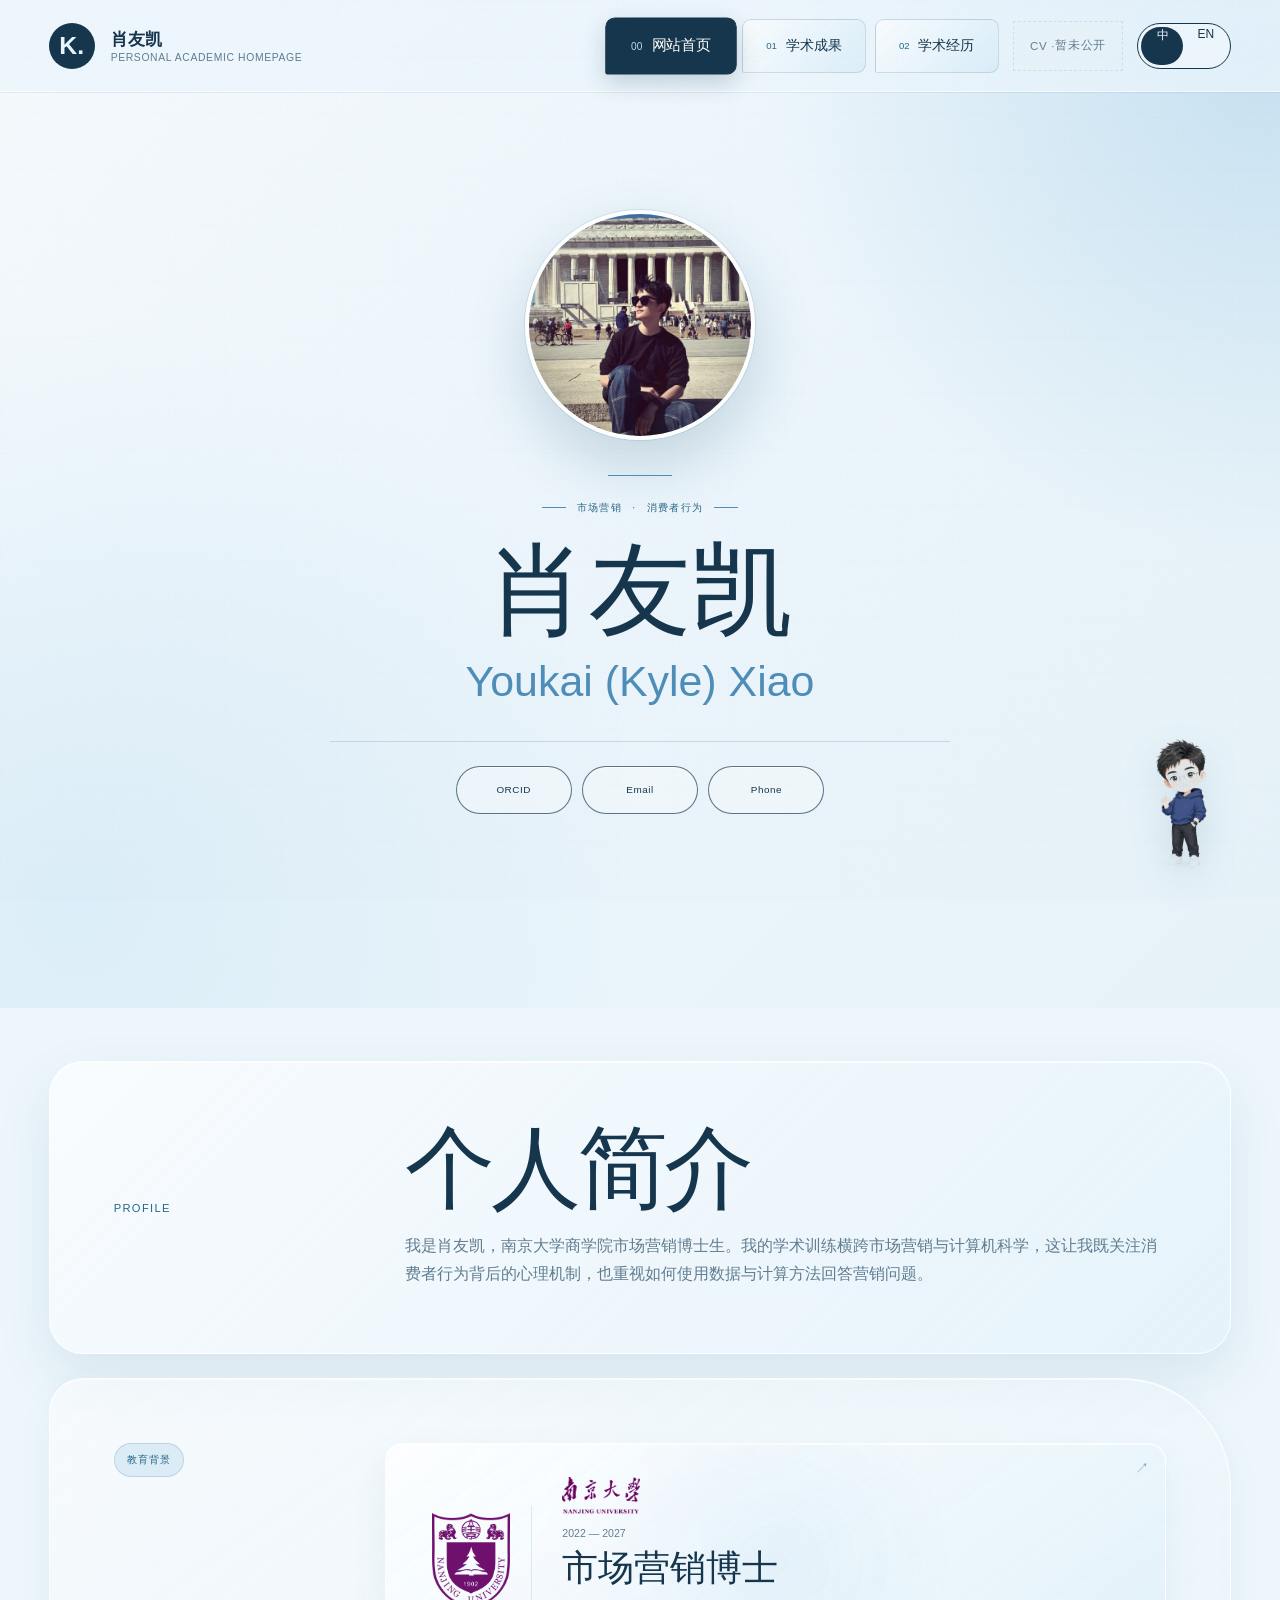
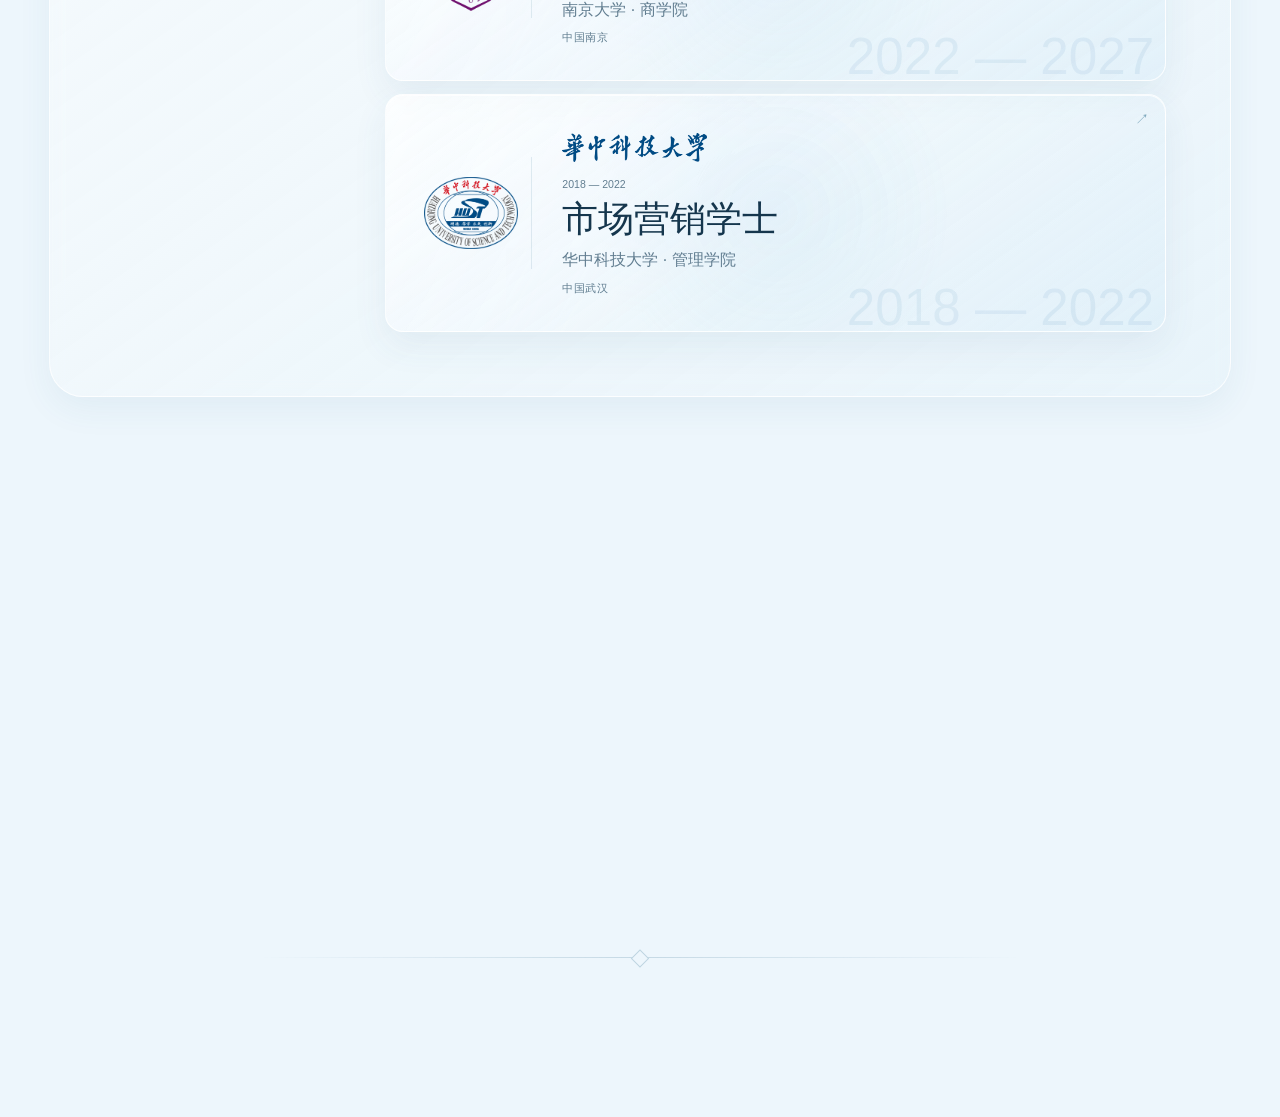
==== commit 5fcad520: "Add files via upload" ====
--- a/index.html
+++ b/index.html
@@ -49,46 +49,20 @@
 
     </main>
 
-    <section class="home-chapter home-scroll-target reveal" id="profile" data-section="about.html">
-      <section class="page-hero"><span class="page-number">01 / PROFILE</span><div><h1 data-zh-html="<span>个人</span><em>简介</em>" data-en-html="<span>Personal</span><em>Profile</em>"><span>个人</span><em>简介</em></h1></div></section>
+    <section class="home-info home-scroll-target reveal" id="profile">
+      <div class="home-section-heading"><span class="page-number">PROFILE</span><div><h2 data-zh="个人简介" data-en="Profile">个人简介</h2><p data-zh="我是肖友凯，南京大学商学院市场营销博士生。我的学术训练横跨市场营销与计算机科学，这让我既关注消费者行为背后的心理机制，也重视如何使用数据与计算方法回答营销问题。" data-en="I am Youkai (Kyle) Xiao, a PhD candidate in Marketing at Nanjing University Business School. My training spans marketing and computer science, shaping my interest in both the psychological mechanisms behind consumer behavior and the use of data and computational methods in marketing research.">我是肖友凯，南京大学商学院市场营销博士生。我的学术训练横跨市场营销与计算机科学，这让我既关注消费者行为背后的心理机制，也重视如何使用数据与计算方法回答营销问题。</p></div></div>
       <section class="content-section education-section"><span class="content-label" data-zh="教育背景" data-en="EDUCATION">教育背景</span><div class="content-body">
         <a class="timeline-item education-card" href="https://nubs.nju.edu.cn/main.htm" target="_blank" rel="noreferrer" aria-label="访问南京大学商学院官网"><img class="school-mark" src="图像资源/南大标识.png" alt="南京大学标识" /><div class="education-copy"><p class="timeline-year">2022 — 2027</p><h3 data-zh="市场营销博士" data-en="Ph.D. in Marketing">市场营销博士</h3><p class="education-institution" data-zh="南京大学 · 商学院" data-en="Business School, Nanjing University">南京大学 · 商学院</p><p class="education-location" data-zh="中国南京" data-en="Nanjing, China">中国南京</p></div><img class="school-name" src="图像资源/南大名字.png" alt="南京大学" /></a>
         <a class="timeline-item education-card" href="http://cm.hust.edu.cn/index.htm" target="_blank" rel="noreferrer" aria-label="访问华中科技大学管理学院官网"><img class="school-mark" src="图像资源/华科标识.png" alt="华中科技大学标识" /><div class="education-copy"><p class="timeline-year">2018 — 2022</p><h3 data-zh="市场营销学士" data-en="B.S. in Marketing">市场营销学士</h3><p class="education-institution" data-zh="华中科技大学 · 管理学院" data-en="School of Management, Huazhong University of Science and Technology">华中科技大学 · 管理学院</p><p class="education-location" data-zh="中国武汉" data-en="Wuhan, China">中国武汉</p></div><img class="school-name" src="图像资源/华科名字.png" alt="华中科技大学" /></a>
       </div></section>
     </section>
 
-    <section class="home-chapter home-scroll-target reveal" id="research" data-section="research.html">
-      <section class="page-hero"><span class="page-number">02 / RESEARCH</span><div><h1 data-zh-html="<span>研究</span><em>方向</em>" data-en-html="<span>Research</span><em>Interests</em>"><span>研究</span><em>方向</em></h1></div></section>
-      <section class="content-section"><span class="content-label" data-zh="研究兴趣" data-en="INTERESTS">研究兴趣</span><div class="content-body interest-grid">
+    <section class="home-info home-info-research home-scroll-target reveal" id="research">
+      <div class="home-section-heading compact"><span class="page-number">RESEARCH</span><div><h2 data-zh="研究兴趣" data-en="Research Interests">研究兴趣</h2></div></div>
+      <div class="interest-grid compact-interest-grid">
         <article class="interest-item"><h3 data-zh="消费者心理" data-en="Consumer Psychology">消费者心理</h3></article><article class="interest-item"><h3 data-zh="感官营销" data-en="Sensory Marketing">感官营销</h3></article><article class="interest-item"><h3 data-zh="广告设计" data-en="Advertising Design">广告设计</h3></article><article class="interest-item"><h3 data-zh="行为决策" data-en="Behavioral Decision Making">行为决策</h3></article><article class="interest-item"><h3 data-zh="体验消费" data-en="Experiential Consumption">体验消费</h3></article><article class="interest-item"><h3 data-zh="健康消费" data-en="Health Consumption">健康消费</h3></article>
-      </div></section>
+      </div>
     </section>
 
-    <section class="home-chapter home-scroll-target reveal" id="publications" data-section="publications.html">
-      <section class="page-hero"><span class="page-number">03 / PUBLICATIONS</span><div><h1 data-zh-html="<span>学术</span><em>成果</em>" data-en-html="<span>Selected</span><em>Work</em>"><span>学术</span><em>成果</em></h1></div></section>
-      <section class="content-section"><span class="content-label" data-zh="期刊论文" data-en="JOURNAL ARTICLES">期刊论文</span><div class="content-body">
-        <article class="publication-item"><span class="publication-year">2026</span><div><h2>Denser Advertising Design, Higher Food Calories: How Visual Density Affects Consumer Responses to Food Advertising</h2><p>Youkai (Kyle) Xiao, Yunhui Huang*, Xing-Yu (Marcos) Chu</p><p>Journal of Advertising Research</p></div><a class="round-link" href="https://scholar.google.com/scholar?q=Denser+Advertising+Design%2C+Higher+Food+Calories" target="_blank" rel="noreferrer" aria-label="Search for paper">↗</a></article>
-        <article class="publication-item"><span class="publication-year">2025</span><div><h2 data-zh="动态标识的时间隐喻及其对营销效果的影响" data-en="The Temporal Metaphor of Animated Logos and Its Influence on Marketing Effectiveness">动态标识的时间隐喻及其对营销效果的影响</h2><p data-zh="肖友凯；朱东红" data-en="Youkai (Kyle) Xiao, Donghong Zhu*">肖友凯；朱东红</p><p data-zh="《营销科学学报》2025(03)" data-en="Journal of Marketing Science, 2025(03)">《营销科学学报》2025(03)</p></div><a class="round-link" href="https://kns.cnki.net/kcms2/article/abstract?v=myyot3CgzEo1CDJ8a0gveaJnaEwQAXywF2UildMaMBefoq5PpcsJe9HCF5RKduEWD7tXuJRg2lttQpEk_wo8UdUOdZ7T-HzEecH8AD1U_xPqcG7WPDcpnyl5clTQJzhtVMS0WsRxepv-GbcIRwjoi4AiATSAQMHr&amp;uniplatform=NZKPT&amp;language=CHS" target="_blank" rel="noreferrer" aria-label="查看论文">↗</a></article>
-        <article class="publication-item"><span class="publication-year">2024</span><div><h2 data-zh="语义还是谐音：品牌个性与双关类型的匹配" data-en="Semantic versus Homophonic Puns: The Match Between Brand Personality and Pun Types in Advertisements">语义还是谐音：品牌个性与双关类型的匹配</h2><p data-zh="黄韫慧；肖友凯；初星宇；卢玥" data-en="Yunhui Huang, Youkai (Kyle) Xiao, Xing-Yu (Marcos) Chu*, Yue Lu">黄韫慧；肖友凯；初星宇；卢玥</p><p data-zh="《心理学报》2024(11)" data-en="Acta Psychologica Sinica, 2024(11)">《心理学报》2024(11)</p></div><a class="round-link" href="https://journal.psych.ac.cn/xlxb/CN/10.3724/SP.J.1041.2024.01604" target="_blank" rel="noreferrer" aria-label="查看论文">↗</a></article>
-      </div></section>
-      <section class="content-section"><span class="content-label" data-zh="会议论文" data-en="CONFERENCE PAPERS">会议论文</span><div class="content-body conference-grid">
-        <article class="conference-item" data-year="2026"><div><span class="publication-year">APMA · 2026</span><h3>Denser Advertising Design, Higher Food Calories: How Visual Density Affects Food Advertising Effectiveness</h3><p>Youkai (Kyle) Xiao*, Yunhui Huang, Xing-Yu (Marcos) Chu</p></div><p class="conference-venue" data-zh="中国澳门 · 亚太营销学院年会" data-en="MACAO, CHINA · APMA ANNUAL CONFERENCE">中国澳门 · 亚太营销学院年会</p></article>
-        <article class="conference-item" data-year="2025"><div><span class="publication-year">ACR · 2025</span><h3>What Makes a Logo Premium? How Brand Logo Kerning Affects Premium Brand Evaluation</h3><p>Yuxuan Sun, Youkai (Kyle) Xiao*, Dickson Tok, Xing-Yu (Marcos) Chu, Yunhui Huang</p></div><p class="conference-venue">WASHINGTON, D.C. · ACR</p></article>
-        <article class="conference-item" data-year="2025"><div><span class="publication-year">JMS · 2025</span><h3>Jointly Share in Proximity or Individually Enjoy in Distance?</h3><p>Youkai (Kyle) Xiao*, Yunhui Huang, Xing-Yu (Marcos) Chu, Lingyi Tang</p></div><p class="conference-venue" data-zh="成都 · 营销科学学术年会" data-en="CHENGDU · JMS CONFERENCE">成都 · 营销科学学术年会</p></article>
-        <article class="conference-item" data-year="2024"><div><span class="publication-year">KSMS · 2024</span><h3>More Is More: Estimating Caloric Amounts by Visual Density</h3><p>Youkai (Kyle) Xiao*, Yunhui Huang, Xing-Yu (Marcos) Chu</p></div><p class="conference-venue">SEOUL · BEST CONFERENCE PAPER AWARD</p></article>
-        <article class="conference-item" data-year="2023"><div><span class="publication-year">ACR · 2023</span><h3>Touching Through the Eyes: The Impact of Visual Density on Perceived Softness</h3><p>Youkai (Kyle) Xiao*, Yunhui Huang</p></div><p class="conference-venue">SEATTLE · ASSOCIATION FOR CONSUMER RESEARCH</p></article>
-        <article class="conference-item" data-year="2023"><div><span class="publication-year">JMS · 2023</span><h3>Semantic versus Homophonic Puns: The Match Between Brand Personality and Pun Types in Advertisements</h3><p>Youkai (Kyle) Xiao*, Yunhui Huang, Xing-Yu (Marcos) Chu, Yue Lu</p></div><p class="conference-venue" data-zh="长沙 · 营销科学学术年会" data-en="CHANGSHA · JOURNAL OF MARKETING SCIENCE CONFERENCE">长沙 · 营销科学学术年会</p></article>
-      </div></section>
-    </section>
-
-    <section class="home-chapter home-scroll-target reveal" id="experience" data-section="experience.html">
-      <section class="page-hero"><span class="page-number">04 / EXPERIENCE</span><div><h1 data-zh-html="<span>学术</span><em>经历</em>" data-en-html="<span>Academic</span><em>Experience</em>"><span>学术</span><em>经历</em></h1></div></section>
-      <section class="content-section"><span class="content-label" data-zh="教学" data-en="TEACHING">教学</span><div class="content-body"><article class="timeline-item"><p class="timeline-year">2025</p><h3 data-zh="大蓝鲸营销研究室第三期消费者行为研究训练营" data-en="Blue Whale Marketing Lab Consumer Behavior Research Camp, Cohort III">大蓝鲸营销研究室第三期消费者行为研究训练营</h3><p data-zh="助教" data-en="Teaching Assistant">助教</p></article><article class="timeline-item"><p class="timeline-year">SPRING 2025</p><h3 data-zh="消费者行为（本科）" data-en="Consumer Behavior (Undergraduate)">消费者行为（本科）</h3><p data-zh="课程助教" data-en="Teaching Assistant">课程助教</p></article><article class="timeline-item"><p class="timeline-year">FALL 2023</p><h3 data-zh="市场营销（MBA）" data-en="Marketing (MBA)">市场营销（MBA）</h3><p data-zh="课程助教" data-en="Teaching Assistant">课程助教</p></article></div></section>
-      <section class="content-section"><span class="content-label" data-zh="学术活动" data-en="ACADEMIC ACTIVITIES">学术活动</span><div class="content-body service-grid"><article class="timeline-item activity-item"><p class="timeline-year">2026</p><h3 data-zh="第二届“AI for Business”国际暑期学校" data-en="The 2nd AI for Business International Summer School">第二届“AI for Business”国际暑期学校</h3><p data-zh="优秀营员 · 中国科学技术大学 · 中国合肥" data-en="Outstanding Participant · University of Science and Technology of China · Hefei, China">优秀营员 · 中国科学技术大学 · 中国合肥</p></article><article class="timeline-item activity-item"><p class="timeline-year">2025</p><h3 data-zh="大蓝鲸营销研究室第三期消费者行为研究训练营" data-en="Blue Whale Marketing Lab Consumer Behavior Research Camp, Cohort III">大蓝鲸营销研究室第三期消费者行为研究训练营</h3><p data-zh="南京大学 · 中国南京" data-en="Nanjing University · Nanjing, China">南京大学 · 中国南京</p></article></div></section>
-      <section class="content-section"><span class="content-label" data-zh="审稿经历" data-en="REVIEW EXPERIENCE">审稿经历</span><div class="content-body service-grid">
-        <article class="timeline-item service-item"><p class="timeline-year" data-zh="中文期刊" data-en="CHINESE JOURNAL">中文期刊</p><h3>《文化产业研究》</h3></article><article class="timeline-item service-item"><p class="timeline-year" data-zh="中文期刊" data-en="CHINESE JOURNAL">中文期刊</p><h3>《南大商学评论》</h3></article><article class="timeline-item service-item"><p class="timeline-year" data-zh="英文期刊" data-en="ENGLISH JOURNAL">英文期刊</p><h3>Journal of Business Ethics</h3></article><article class="timeline-item service-item"><p class="timeline-year" data-zh="学术会议" data-en="CONFERENCE">学术会议</p><h3>Association for Consumer Research</h3></article><article class="timeline-item service-item"><p class="timeline-year" data-zh="学术会议" data-en="CONFERENCE">学术会议</p><h3>American Marketing Association</h3></article>
-      </div></section>
-      <section class="content-section"><span class="content-label" data-zh="荣誉" data-en="HONORS">荣誉</span><div class="content-body year-card" data-year="2024"><h2 data-zh="最佳会议论文奖" data-en="Best Conference Paper Award">最佳会议论文奖</h2><p data-zh="2024 KSMS 国际会议 · 高丽大学 · 韩国首尔" data-en="2024 KSMS International Conference · Korea University · Seoul, South Korea">2024 KSMS 国际会议 · 高丽大学 · 韩国首尔</p></div></section>
-    </section>
   </body>
 </html>
--- a/styles.css
+++ b/styles.css
@@ -26,29 +26,29 @@
 button { color: inherit; font: inherit; }
 .sr-only { position: absolute; width: 1px; height: 1px; padding: 0; overflow: hidden; clip: rect(0,0,0,0); white-space: nowrap; border: 0; }
 
-.site-header { height: 76px; padding: 0 var(--gutter); display: flex; align-items: center; justify-content: space-between; border-bottom: 1px solid rgba(255,255,255,.7); box-shadow: 0 1px 0 rgba(21,54,77,.08); }
+.site-header { height: 92px; padding: 0 var(--gutter); display: flex; align-items: center; justify-content: space-between; border-bottom: 1px solid rgba(255,255,255,.7); box-shadow: 0 1px 0 rgba(21,54,77,.08); }
 .detail-page .site-header { position: sticky; top: 0; z-index: 30; background: rgba(237, 246, 252, .72); backdrop-filter: blur(20px) saturate(1.2); }
 .home-page .site-header { position: sticky; top: 0; z-index: 30; background: rgba(237,246,252,.74); backdrop-filter: blur(20px) saturate(1.2); }
-.brand { display: flex; align-items: center; gap: .8rem; font-weight: 600; }
-.brand-mark { display: grid; place-items: center; width: 35px; height: 35px; border-radius: 50%; background: var(--ink); color: var(--paper); font-family: var(--serif); font-size: 1.25rem; }
+.brand { display: flex; align-items: center; gap: 1rem; font-size: 1.05rem; font-weight: 600; }
+.brand-mark { display: grid; place-items: center; width: 46px; height: 46px; border-radius: 50%; background: var(--ink); color: var(--paper); font-family: var(--serif); font-size: 1.55rem; }
 .brand-copy { display: grid; gap: .08rem; }
-.brand-copy small { color: var(--muted); font-family: var(--mono); font-size: .56rem; font-weight: 400; letter-spacing: .06em; }
-.header-actions { display: flex; align-items: center; gap: .75rem; }
-.header-link { padding: .62rem .85rem; border: 1px solid var(--line); font-family: var(--mono); font-size: .64rem; letter-spacing: .06em; text-transform: uppercase; transition: background .2s; }
+.brand-copy small { color: var(--muted); font-family: var(--mono); font-size: .65rem; font-weight: 400; letter-spacing: .06em; }
+.header-actions { display: flex; align-items: center; gap: .9rem; }
+.header-link { min-height: 50px; padding: .75rem 1rem; border: 1px solid var(--line); font-family: var(--mono); font-size: .72rem; letter-spacing: .06em; text-transform: uppercase; transition: background .2s; }
 .header-link:hover { background: rgba(255,255,255,.55); }
-.section-nav { display: flex; align-items: center; gap: .45rem; }
-.section-switch { min-width: 96px; height: 42px; padding: 0 .75rem; display: flex; align-items: center; justify-content: center; gap: .45rem; border: 1px solid var(--line); border-radius: 8px 8px 8px 2px; background: linear-gradient(135deg, rgba(255,255,255,.68), rgba(204,231,246,.5)); font-size: .74rem; transition: transform .2s, border-color .2s, box-shadow .2s, background .2s, color .2s; }
-.section-switch small { color: var(--blue-dark); font-family: var(--mono); font-size: .52rem; }
+.section-nav { display: flex; align-items: center; gap: .55rem; }
+.section-switch { min-width: 124px; height: 54px; padding: 0 1rem; display: flex; align-items: center; justify-content: center; gap: .55rem; border: 1px solid var(--line); border-radius: 9px 9px 9px 2px; background: linear-gradient(135deg, rgba(255,255,255,.68), rgba(204,231,246,.5)); font-size: .86rem; transition: transform .2s, border-color .2s, box-shadow .2s, background .2s, color .2s; }
+.section-switch small { color: var(--blue-dark); font-family: var(--mono); font-size: .6rem; }
 .section-switch:hover { transform: translateY(-2px); border-color: rgba(39,103,137,.4); box-shadow: 0 8px 20px rgba(54,110,145,.12); }
 .section-switch.is-current { transform: scale(1.06); border-color: var(--ink); background: var(--ink); color: #fff; box-shadow: 0 8px 22px rgba(21,54,77,.2); }
 .section-switch.is-current small { color: #b9d9eb; }
-.language-toggle { position: relative; display: grid; grid-template-columns: 1fr 1fr; width: 78px; height: 36px; padding: 3px; border: 1px solid var(--ink); border-radius: 999px; background: rgba(255,255,255,.35); cursor: pointer; font-family: var(--mono); font-size: .66rem; }
-.language-indicator { position: absolute; top: 3px; left: 3px; width: 34px; height: 28px; border-radius: 999px; background: var(--ink); transition: transform .25s ease; }
+.language-toggle { position: relative; display: grid; grid-template-columns: 1fr 1fr; width: 94px; height: 46px; padding: 3px; border: 1px solid var(--ink); border-radius: 999px; background: rgba(255,255,255,.35); cursor: pointer; font-family: var(--mono); font-size: .75rem; }
+.language-indicator { position: absolute; top: 3px; left: 3px; width: 42px; height: 38px; border-radius: 999px; background: var(--ink); transition: transform .25s ease; }
 .language-option { position: relative; z-index: 1; display: grid; place-items: center; transition: color .25s ease; }
 html[data-language="zh"] .language-option[data-language="zh"], html[data-language="en"] .language-option[data-language="en"] { color: var(--paper); }
-html[data-language="en"] .language-indicator { transform: translateX(36px); }
-
-.cover { min-height: calc(100svh - 76px); padding: clamp(2rem, 5vh, 4.5rem) var(--gutter); display: grid; grid-template-columns: minmax(0, .95fr) minmax(480px, 1.05fr); gap: clamp(2rem, 5vw, 6rem); align-items: stretch; }
+html[data-language="en"] .language-indicator { transform: translateX(46px); }
+
+.cover { min-height: calc(100svh - 92px); padding: clamp(2rem, 5vh, 4.5rem) var(--gutter); display: grid; grid-template-columns: minmax(0, .95fr) minmax(480px, 1.05fr); gap: clamp(2rem, 5vw, 6rem); align-items: stretch; }
 .home-scroll-target { scroll-margin-top: 88px; }
 .home-chapter { position: relative; width: min(1320px, calc(100% - 2 * var(--gutter))); min-height: 100svh; margin: clamp(6rem, 13vh, 11rem) auto; padding: clamp(2rem, 4vw, 4rem); overflow: hidden; border: 1px solid rgba(255,255,255,.9); border-radius: 36px; background: linear-gradient(145deg, rgba(245,251,254,.92), rgba(194,225,242,.72)); box-shadow: 0 34px 90px rgba(31,86,122,.18), inset 0 1px 0 rgba(255,255,255,.9); }
 .home-chapter:nth-of-type(2), .home-chapter:nth-of-type(3), .home-chapter:nth-of-type(4) { background: linear-gradient(145deg, rgba(245,251,254,.92), rgba(194,225,242,.72)); }
@@ -198,7 +198,7 @@
   .header-actions { display: contents; }
   .brand, .back-home { order: 1; }
   .language-toggle { order: 2; }
-  .section-nav { order: 3; width: 100%; display: grid; grid-template-columns: repeat(5, minmax(0, 1fr)); }
+  .section-nav { order: 3; width: 100%; display: grid; grid-template-columns: repeat(3, minmax(0, 1fr)); }
   .section-switch { min-width: 0; justify-content: center; white-space: nowrap; }
   .section-switch small { display: none; }
 }
@@ -261,6 +261,21 @@
 .home-page .eyebrow::after { content: ""; width: 24px; height: 1px; background: var(--blue); }
 .home-page .profile-copy h1 { width: 100%; }
 .home-page .profile-links { justify-content: center; width: min(620px, 100%); margin: 2.4rem auto 0; padding-top: 1.5rem; border-top: 1px solid rgba(21,54,77,.14); }
+.home-info { width: min(1680px, calc(100% - 2 * var(--gutter))); margin: clamp(3.5rem, 8vw, 7rem) auto; }
+.home-section-heading { display: grid; grid-template-columns: minmax(210px, 2.3fr) minmax(0, 7.7fr); gap: clamp(2.5rem, 5vw, 6rem); align-items: center; margin-bottom: 1.5rem; padding: clamp(3rem, 5vw, 5.5rem); border: 1px solid rgba(255,255,255,.82); border-radius: 34px; background: linear-gradient(135deg, rgba(255,255,255,.62), rgba(218,238,249,.38)); box-shadow: 0 22px 55px rgba(31,86,122,.1), inset 0 1px 0 rgba(255,255,255,.84); }
+.home-section-heading h2 { margin: 0 0 1.25rem; font-family: var(--serif); font-size: clamp(4.25rem, 7vw, 7.5rem); font-weight: 400; line-height: .95; letter-spacing: -.04em; }
+.home-section-heading p { max-width: 980px; margin: 0; color: var(--muted); font-size: clamp(1rem, 1.25vw, 1.22rem); line-height: 1.8; }
+.home-section-heading.compact { margin-bottom: 1rem; padding-top: 1.7rem; padding-bottom: 1.7rem; align-items: center; }
+.home-section-heading.compact h2 { margin: 0; font-size: clamp(2.75rem, 4.4vw, 4.75rem); }
+.home-info > .content-section { margin-top: 0; }
+.home-info > .education-section { grid-template-columns: minmax(210px, 2.3fr) minmax(0, 7.7fr); padding: clamp(3rem, 5vw, 5.5rem); border-radius: 34px 110px 34px 34px; }
+.home-info .education-card { min-height: 210px; padding: clamp(1.6rem, 2.6vw, 2.3rem); }
+.home-info .education-copy h3 { font-size: clamp(2rem, 2.8vw, 3.15rem); }
+.home-info-research { margin-top: clamp(2rem, 5vw, 4rem); margin-bottom: clamp(5rem, 10vw, 9rem); }
+.compact-interest-grid { grid-template-columns: repeat(3, minmax(0, 1fr)); }
+.compact-interest-grid .interest-item { min-height: 0; padding: 1.25rem 2.6rem 1.25rem 1.25rem; border-radius: 16px; }
+.compact-interest-grid .interest-item::before { top: 50%; right: 1rem; transform: translateY(-50%); }
+.compact-interest-grid .interest-item h3 { margin: 0; font-size: clamp(1rem, 1.6vw, 1.3rem); }
 .page-main { padding-bottom: clamp(9rem, 17vh, 14rem); }
 .page-breathing-space { position: relative; height: clamp(140px, 24vh, 280px); overflow: hidden; pointer-events: none; }
 .page-breathing-space::before { content: ""; position: absolute; left: 50%; top: 26%; width: min(760px, 74vw); height: 1px; transform: translateX(-50%); background: linear-gradient(90deg, transparent, rgba(39,103,137,.2), transparent); }
@@ -296,6 +311,11 @@
   .school-name { width: min(100%, 135px); max-height: 46px; }
   .education-copy > p:last-child { white-space: normal; }
   .service-grid { grid-template-columns: 1fr; }
+  .home-info { width: calc(100% - 2 * var(--gutter)); margin: 2.5rem auto; }
+  .home-section-heading { grid-template-columns: 1fr; gap: 1rem; padding: 1.2rem; border-radius: 18px; }
+  .home-section-heading h2 { font-size: 2.35rem; }
+  .compact-interest-grid { grid-template-columns: repeat(2, minmax(0, 1fr)); }
+  .compact-interest-grid .interest-item { padding: 1rem 2rem 1rem 1rem; }
   .home-chapter { width: calc(100% - 2 * var(--gutter)); min-height: auto; margin: 2.5rem auto; padding: .75rem; border-radius: 20px; }
   .home-chapter > .page-hero { min-height: 210px; padding: 1.1rem; }
   .home-chapter > .page-hero .page-number { top: 1.1rem; left: 1.1rem; }
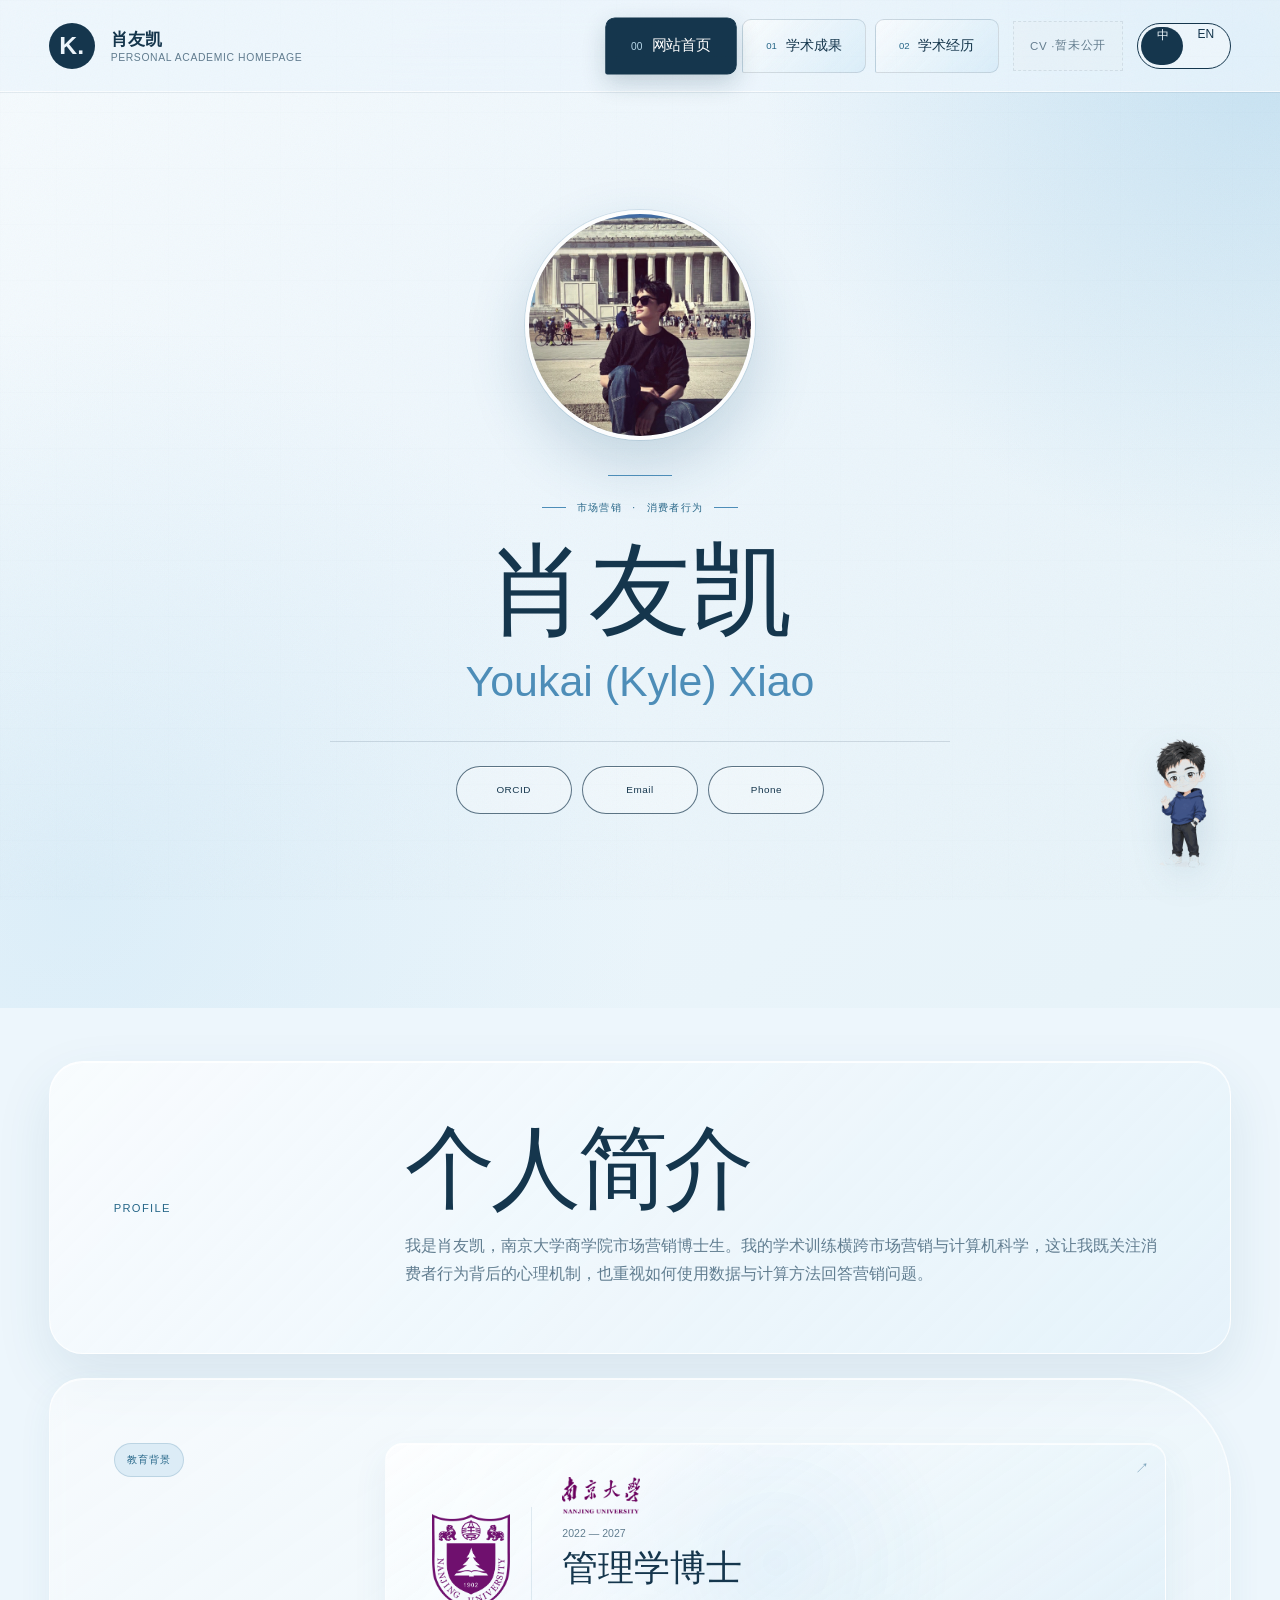
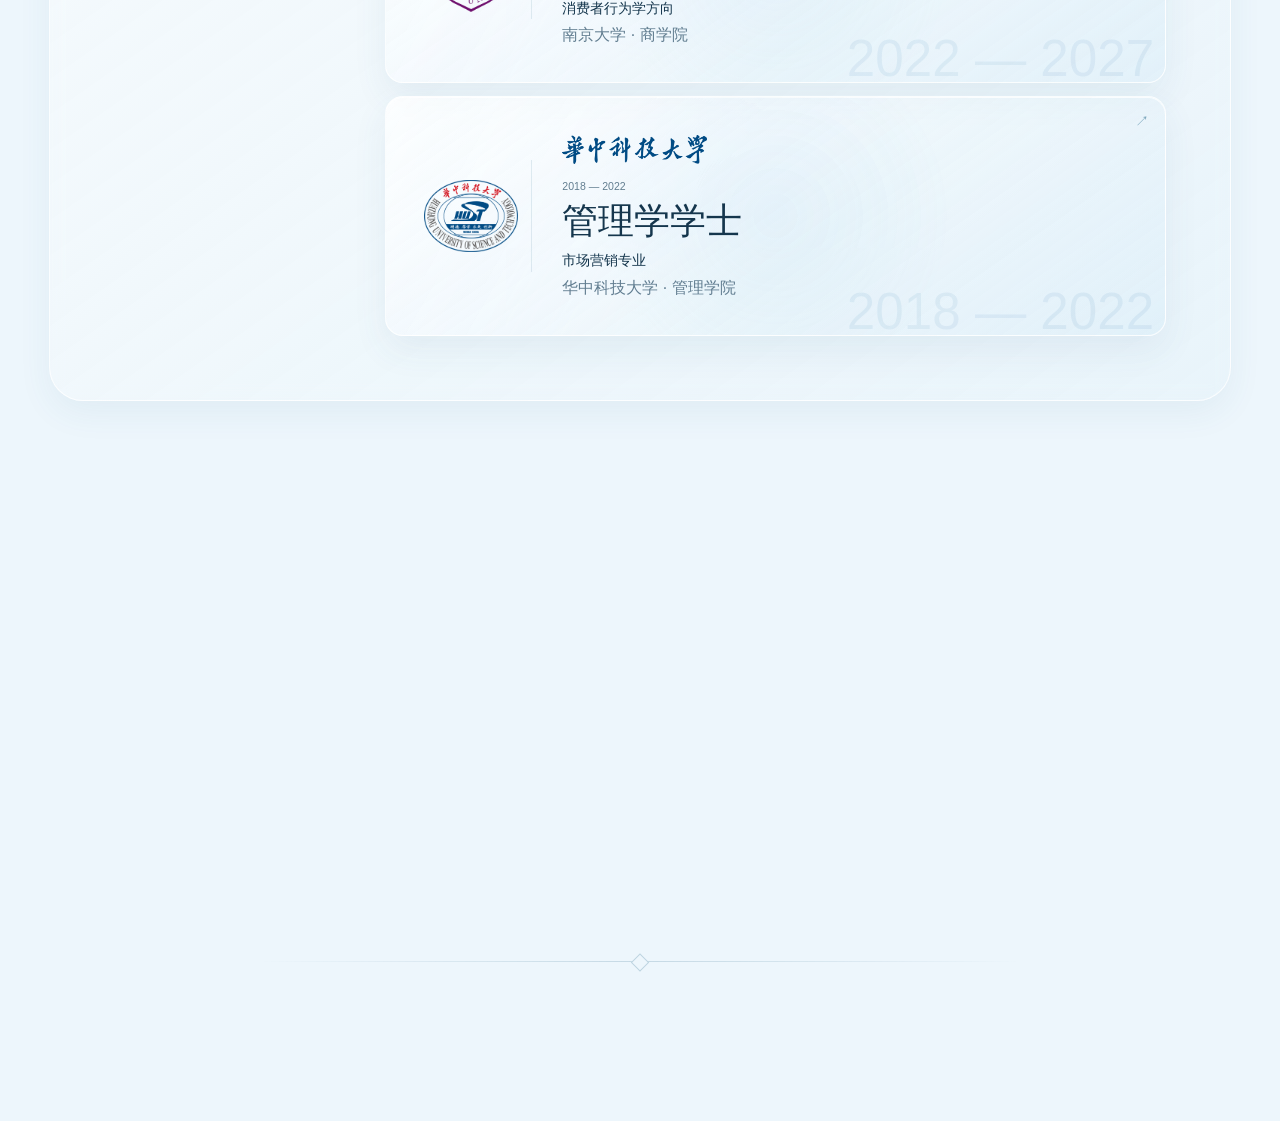
==== commit 0de0fa9a: "Add files via upload" ====
--- a/index.html
+++ b/index.html
@@ -9,7 +9,7 @@
     <link rel="preconnect" href="https://fonts.googleapis.com" />
     <link rel="preconnect" href="https://fonts.gstatic.com" crossorigin />
     <link href="https://fonts.googleapis.com/css2?family=DM+Mono:wght@400;500&family=DM+Sans:wght@400;500;600&family=Instrument+Serif:ital@0;1&family=Noto+Sans+SC:wght@400;500;600&display=swap" rel="stylesheet" />
-    <link rel="stylesheet" href="styles.css" />
+    <link rel="stylesheet" href="styles.css?v=mobile-education-2" />
     <script src="script.js" defer></script>
   </head>
   <body data-title-zh="肖友凯 — 学术主页" data-title-en="Kyle Xiao — Academic Homepage">
@@ -52,8 +52,8 @@
     <section class="home-info home-scroll-target reveal" id="profile">
       <div class="home-section-heading"><span class="page-number">PROFILE</span><div><h2 data-zh="个人简介" data-en="Profile">个人简介</h2><p data-zh="我是肖友凯，南京大学商学院市场营销博士生。我的学术训练横跨市场营销与计算机科学，这让我既关注消费者行为背后的心理机制，也重视如何使用数据与计算方法回答营销问题。" data-en="I am Youkai (Kyle) Xiao, a PhD candidate in Marketing at Nanjing University Business School. My training spans marketing and computer science, shaping my interest in both the psychological mechanisms behind consumer behavior and the use of data and computational methods in marketing research.">我是肖友凯，南京大学商学院市场营销博士生。我的学术训练横跨市场营销与计算机科学，这让我既关注消费者行为背后的心理机制，也重视如何使用数据与计算方法回答营销问题。</p></div></div>
       <section class="content-section education-section"><span class="content-label" data-zh="教育背景" data-en="EDUCATION">教育背景</span><div class="content-body">
-        <a class="timeline-item education-card" href="https://nubs.nju.edu.cn/main.htm" target="_blank" rel="noreferrer" aria-label="访问南京大学商学院官网"><img class="school-mark" src="图像资源/南大标识.png" alt="南京大学标识" /><div class="education-copy"><p class="timeline-year">2022 — 2027</p><h3 data-zh="市场营销博士" data-en="Ph.D. in Marketing">市场营销博士</h3><p class="education-institution" data-zh="南京大学 · 商学院" data-en="Business School, Nanjing University">南京大学 · 商学院</p><p class="education-location" data-zh="中国南京" data-en="Nanjing, China">中国南京</p></div><img class="school-name" src="图像资源/南大名字.png" alt="南京大学" /></a>
-        <a class="timeline-item education-card" href="http://cm.hust.edu.cn/index.htm" target="_blank" rel="noreferrer" aria-label="访问华中科技大学管理学院官网"><img class="school-mark" src="图像资源/华科标识.png" alt="华中科技大学标识" /><div class="education-copy"><p class="timeline-year">2018 — 2022</p><h3 data-zh="市场营销学士" data-en="B.S. in Marketing">市场营销学士</h3><p class="education-institution" data-zh="华中科技大学 · 管理学院" data-en="School of Management, Huazhong University of Science and Technology">华中科技大学 · 管理学院</p><p class="education-location" data-zh="中国武汉" data-en="Wuhan, China">中国武汉</p></div><img class="school-name" src="图像资源/华科名字.png" alt="华中科技大学" /></a>
+        <a class="timeline-item education-card" href="https://nubs.nju.edu.cn/main.htm" target="_blank" rel="noreferrer" aria-label="访问南京大学商学院官网"><img class="school-mark" src="图像资源/南大标识.png" alt="南京大学标识" /><div class="education-copy"><p class="timeline-year">2022 — 2027</p><h3 data-zh="管理学博士" data-en="Ph.D. in Management">管理学博士</h3><p class="education-major" data-zh="消费者行为学方向" data-en="Consumer Behavior">消费者行为学方向</p><p class="education-institution" data-zh="南京大学 · 商学院" data-en="Business School, Nanjing University">南京大学 · 商学院</p></div><img class="school-name" src="图像资源/南大名字.png" alt="南京大学" /></a>
+        <a class="timeline-item education-card" href="http://cm.hust.edu.cn/index.htm" target="_blank" rel="noreferrer" aria-label="访问华中科技大学管理学院官网"><img class="school-mark" src="图像资源/华科标识.png" alt="华中科技大学标识" /><div class="education-copy"><p class="timeline-year">2018 — 2022</p><h3 data-zh="管理学学士" data-en="Bachelor of Management">管理学学士</h3><p class="education-major" data-zh="市场营销专业" data-en="Marketing">市场营销专业</p><p class="education-institution" data-zh="华中科技大学 · 管理学院" data-en="School of Management, Huazhong University of Science and Technology">华中科技大学 · 管理学院</p></div><img class="school-name" src="图像资源/华科名字.png" alt="华中科技大学" /></a>
       </div></section>
     </section>
 
--- a/styles.css
+++ b/styles.css
@@ -149,6 +149,7 @@
 .education-copy { grid-area: copy; min-width: 0; }
 .education-copy .timeline-year { margin-bottom: .35rem; }
 .education-copy h3 { line-height: 1.12; }
+.education-major { margin: .2rem 0 0 !important; color: var(--ink) !important; font-size: .9rem; }
 .education-institution { max-width: none; white-space: nowrap; }
 .education-location { margin-top: .3rem !important; color: var(--muted); font-family: var(--mono); font-size: .66rem; letter-spacing: .04em; }
 .publication-item { display: grid; grid-template-columns: 82px 1fr auto; gap: 1.1rem; }
@@ -314,6 +315,15 @@
   .home-info { width: calc(100% - 2 * var(--gutter)); margin: 2.5rem auto; }
   .home-section-heading { grid-template-columns: 1fr; gap: 1rem; padding: 1.2rem; border-radius: 18px; }
   .home-section-heading h2 { font-size: 2.35rem; }
+  .home-info > .education-section { grid-template-columns: minmax(0, 1fr); gap: 1rem; padding: 1rem; border-radius: 20px 42px 20px 20px; }
+  .home-info > .education-section > .content-label { margin-bottom: .15rem; }
+  .home-info > .education-section > .content-body { width: 100%; min-width: 0; }
+  .home-info .education-card { width: 100%; min-height: 0; padding: 1.1rem; grid-template-columns: 68px minmax(0, 1fr); grid-template-rows: auto auto; grid-template-areas: "mark name" "copy copy"; gap: .75rem .9rem; }
+  .home-info .education-copy { width: 100%; min-width: 0; }
+  .home-info .education-copy h3 { font-size: clamp(1.35rem, 7vw, 1.75rem); overflow-wrap: anywhere; }
+  .home-info .school-mark { width: 68px; height: 68px; }
+  .home-info .school-name { width: min(100%, 130px); height: 38px; }
+  .home-info .education-card .year-watermark { right: .5rem; bottom: .25rem; font-size: 2rem !important; }
   .compact-interest-grid { grid-template-columns: repeat(2, minmax(0, 1fr)); }
   .compact-interest-grid .interest-item { padding: 1rem 2rem 1rem 1rem; }
   .home-chapter { width: calc(100% - 2 * var(--gutter)); min-height: auto; margin: 2.5rem auto; padding: .75rem; border-radius: 20px; }
@@ -343,3 +353,67 @@
   .year-watermark { right: .5rem; font-size: 2.25rem !important; }
   .education-institution { white-space: normal; }
 }
+
+/* Phone and tablet education cards use an isolated layout instead of inheriting the desktop grid. */
+@media (max-width: 820px) {
+  html, body { overflow-x: clip; }
+  .home-info > .education-section {
+    display: flex;
+    flex-direction: column;
+    width: 100%;
+    padding: 1rem;
+    gap: 1rem;
+    border-radius: 20px 42px 20px 20px;
+  }
+  .home-info > .education-section > .content-label { margin: 0; }
+  .home-info > .education-section > .content-body {
+    display: grid;
+    grid-template-columns: minmax(0, 1fr);
+    width: 100%;
+    min-width: 0;
+    gap: .8rem;
+  }
+  .home-info .education-card,
+  .home-info .education-card + .education-card {
+    display: grid;
+    grid-template-columns: 64px minmax(0, 1fr);
+    grid-template-rows: auto;
+    grid-template-areas: "mark copy";
+    width: 100%;
+    min-width: 0;
+    min-height: 0;
+    margin: 0;
+    padding: 1.1rem;
+    gap: 1rem;
+    align-items: center;
+  }
+  .home-info .education-card .school-mark {
+    grid-area: mark;
+    width: 64px;
+    height: 64px;
+    padding: .2rem .7rem .2rem 0;
+  }
+  .home-info .education-card .school-name,
+  .home-info .education-card .year-watermark { display: none; }
+  .home-info .education-card .education-copy {
+    grid-area: copy;
+    width: 100%;
+    min-width: 0;
+  }
+  .home-info .education-card .timeline-year { margin-bottom: .4rem; }
+  .home-info .education-card .education-copy h3 {
+    margin-bottom: .35rem;
+    font-size: clamp(1.3rem, 6vw, 1.65rem);
+    line-height: 1.15;
+    overflow-wrap: break-word;
+  }
+  .home-info .education-card .education-major,
+  .home-info .education-card .education-institution {
+    max-width: 100%;
+    margin: .18rem 0 0 !important;
+    white-space: normal;
+    overflow-wrap: break-word;
+    font-size: .8rem;
+    line-height: 1.45;
+  }
+}
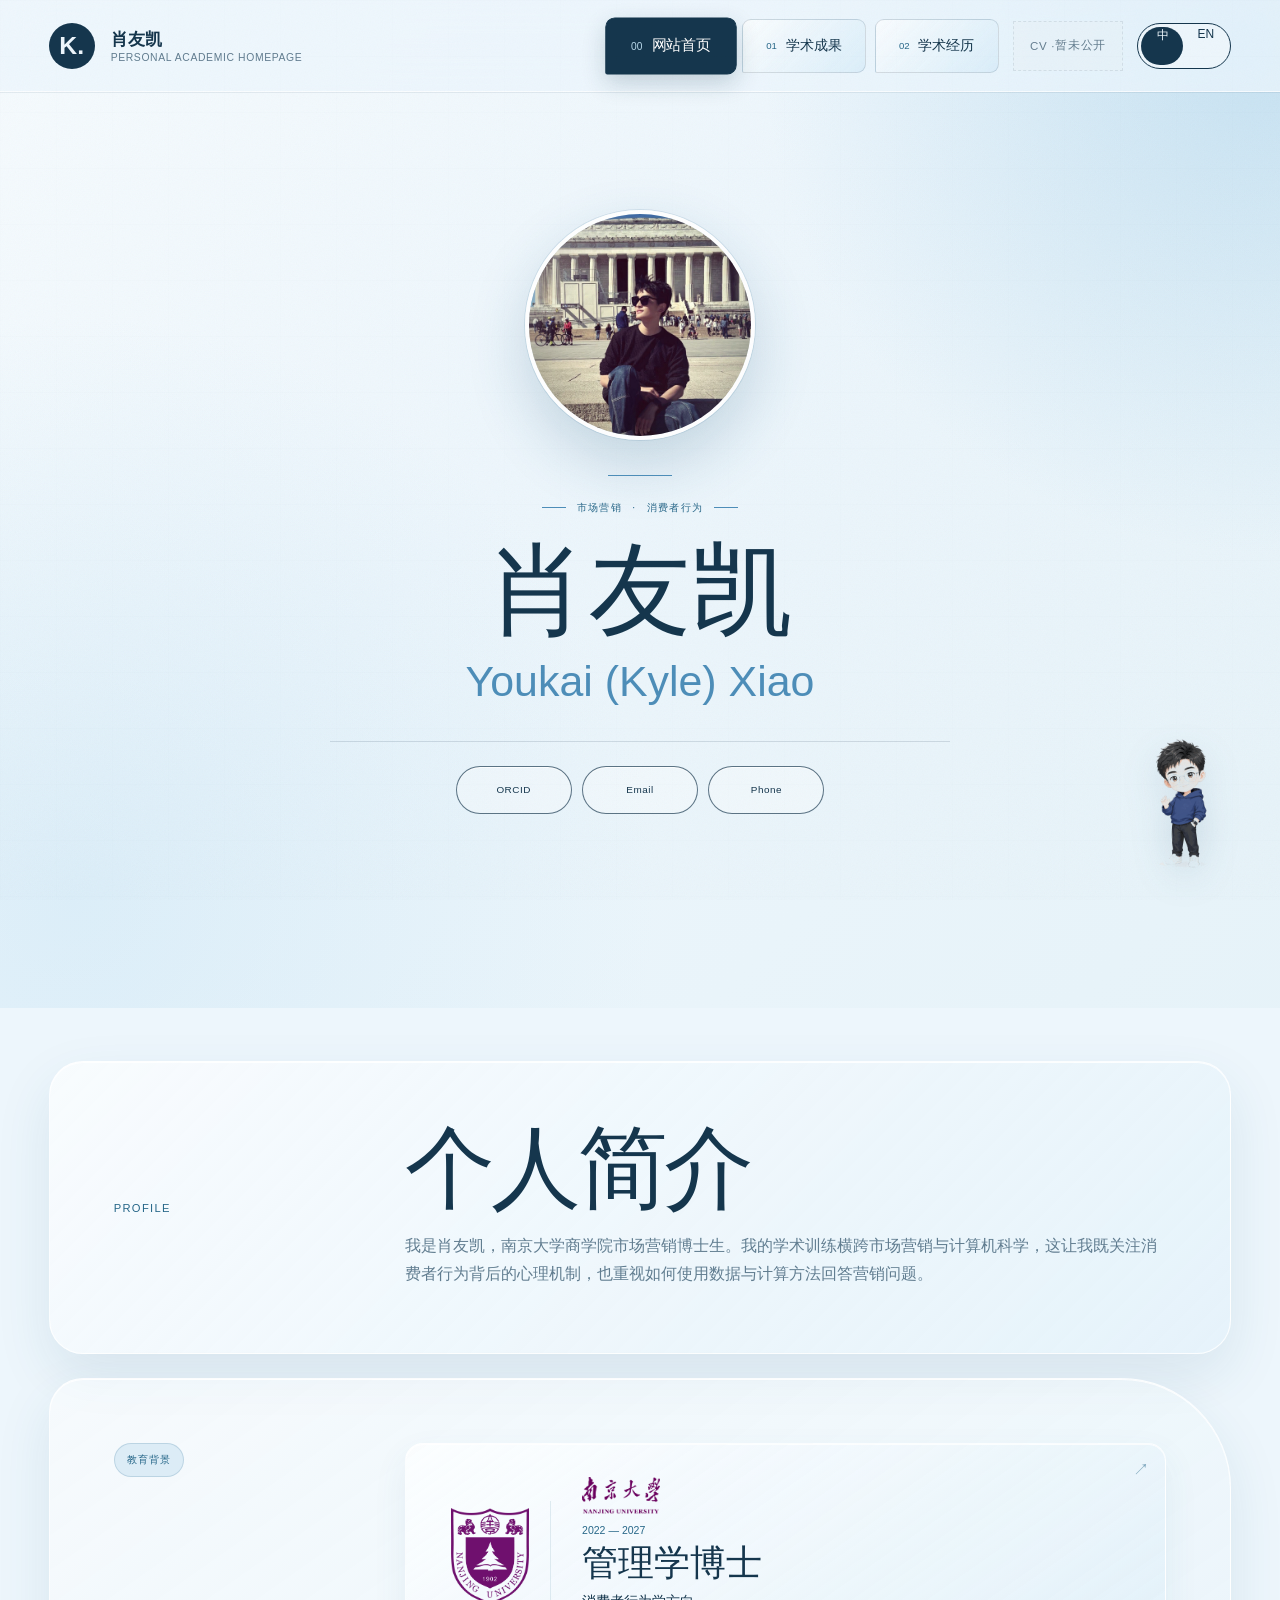
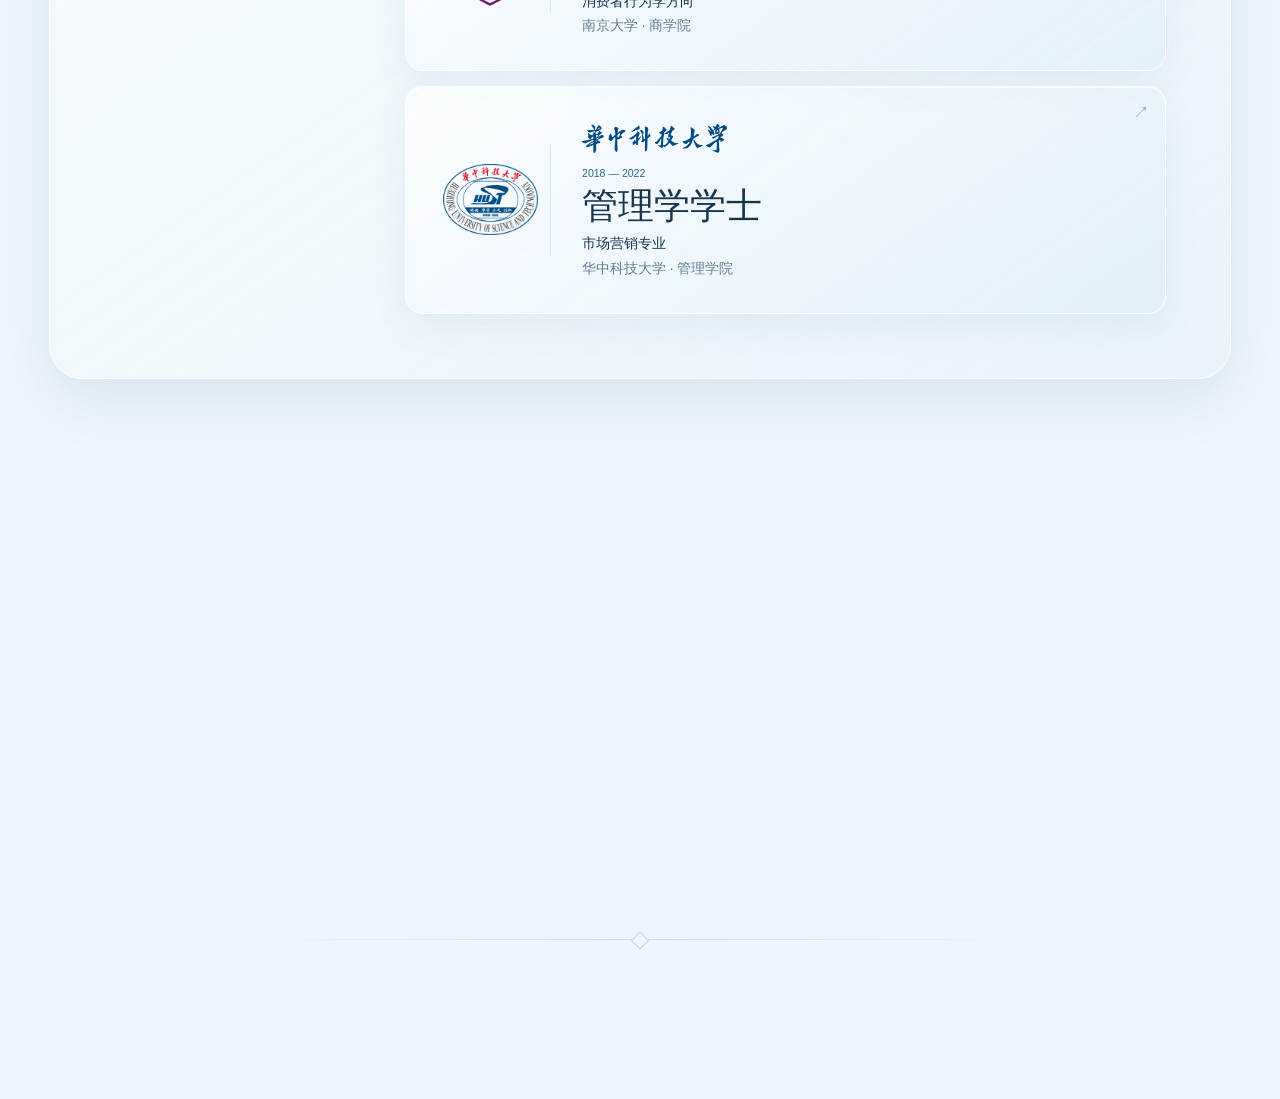
==== commit 942032f5: "Add files via upload" ====
--- a/index.html
+++ b/index.html
@@ -9,7 +9,7 @@
     <link rel="preconnect" href="https://fonts.googleapis.com" />
     <link rel="preconnect" href="https://fonts.gstatic.com" crossorigin />
     <link href="https://fonts.googleapis.com/css2?family=DM+Mono:wght@400;500&family=DM+Sans:wght@400;500;600&family=Instrument+Serif:ital@0;1&family=Noto+Sans+SC:wght@400;500;600&display=swap" rel="stylesheet" />
-    <link rel="stylesheet" href="styles.css?v=mobile-education-2" />
+    <link rel="stylesheet" href="styles.css?v=mobile-education-3" />
     <script src="script.js" defer></script>
   </head>
   <body data-title-zh="肖友凯 — 学术主页" data-title-en="Kyle Xiao — Academic Homepage">
@@ -51,9 +51,9 @@
 
     <section class="home-info home-scroll-target reveal" id="profile">
       <div class="home-section-heading"><span class="page-number">PROFILE</span><div><h2 data-zh="个人简介" data-en="Profile">个人简介</h2><p data-zh="我是肖友凯，南京大学商学院市场营销博士生。我的学术训练横跨市场营销与计算机科学，这让我既关注消费者行为背后的心理机制，也重视如何使用数据与计算方法回答营销问题。" data-en="I am Youkai (Kyle) Xiao, a PhD candidate in Marketing at Nanjing University Business School. My training spans marketing and computer science, shaping my interest in both the psychological mechanisms behind consumer behavior and the use of data and computational methods in marketing research.">我是肖友凯，南京大学商学院市场营销博士生。我的学术训练横跨市场营销与计算机科学，这让我既关注消费者行为背后的心理机制，也重视如何使用数据与计算方法回答营销问题。</p></div></div>
-      <section class="content-section education-section"><span class="content-label" data-zh="教育背景" data-en="EDUCATION">教育背景</span><div class="content-body">
-        <a class="timeline-item education-card" href="https://nubs.nju.edu.cn/main.htm" target="_blank" rel="noreferrer" aria-label="访问南京大学商学院官网"><img class="school-mark" src="图像资源/南大标识.png" alt="南京大学标识" /><div class="education-copy"><p class="timeline-year">2022 — 2027</p><h3 data-zh="管理学博士" data-en="Ph.D. in Management">管理学博士</h3><p class="education-major" data-zh="消费者行为学方向" data-en="Consumer Behavior">消费者行为学方向</p><p class="education-institution" data-zh="南京大学 · 商学院" data-en="Business School, Nanjing University">南京大学 · 商学院</p></div><img class="school-name" src="图像资源/南大名字.png" alt="南京大学" /></a>
-        <a class="timeline-item education-card" href="http://cm.hust.edu.cn/index.htm" target="_blank" rel="noreferrer" aria-label="访问华中科技大学管理学院官网"><img class="school-mark" src="图像资源/华科标识.png" alt="华中科技大学标识" /><div class="education-copy"><p class="timeline-year">2018 — 2022</p><h3 data-zh="管理学学士" data-en="Bachelor of Management">管理学学士</h3><p class="education-major" data-zh="市场营销专业" data-en="Marketing">市场营销专业</p><p class="education-institution" data-zh="华中科技大学 · 管理学院" data-en="School of Management, Huazhong University of Science and Technology">华中科技大学 · 管理学院</p></div><img class="school-name" src="图像资源/华科名字.png" alt="华中科技大学" /></a>
+      <section class="home-education"><span class="content-label" data-zh="教育背景" data-en="EDUCATION">教育背景</span><div class="school-list">
+        <a class="school-card" href="https://nubs.nju.edu.cn/main.htm" target="_blank" rel="noreferrer" aria-label="访问南京大学商学院官网"><img class="school-card-mark" src="图像资源/南大标识.png" alt="南京大学标识" /><div class="school-card-copy"><p class="school-card-year">2022 — 2027</p><h3 data-zh="管理学博士" data-en="Ph.D. in Management">管理学博士</h3><p class="school-card-major" data-zh="消费者行为学方向" data-en="Consumer Behavior">消费者行为学方向</p><p class="school-card-institution" data-zh="南京大学 · 商学院" data-en="Business School, Nanjing University">南京大学 · 商学院</p></div><img class="school-card-name" src="图像资源/南大名字.png" alt="南京大学" /><span class="school-card-arrow" aria-hidden="true">↗</span></a>
+        <a class="school-card" href="http://cm.hust.edu.cn/index.htm" target="_blank" rel="noreferrer" aria-label="访问华中科技大学管理学院官网"><img class="school-card-mark" src="图像资源/华科标识.png" alt="华中科技大学标识" /><div class="school-card-copy"><p class="school-card-year">2018 — 2022</p><h3 data-zh="管理学学士" data-en="Bachelor of Management">管理学学士</h3><p class="school-card-major" data-zh="市场营销专业" data-en="Marketing">市场营销专业</p><p class="school-card-institution" data-zh="华中科技大学 · 管理学院" data-en="School of Management, Huazhong University of Science and Technology">华中科技大学 · 管理学院</p></div><img class="school-card-name" src="图像资源/华科名字.png" alt="华中科技大学" /><span class="school-card-arrow" aria-hidden="true">↗</span></a>
       </div></section>
     </section>
 
--- a/styles.css
+++ b/styles.css
@@ -277,6 +277,18 @@
 .compact-interest-grid .interest-item { min-height: 0; padding: 1.25rem 2.6rem 1.25rem 1.25rem; border-radius: 16px; }
 .compact-interest-grid .interest-item::before { top: 50%; right: 1rem; transform: translateY(-50%); }
 .compact-interest-grid .interest-item h3 { margin: 0; font-size: clamp(1rem, 1.6vw, 1.3rem); }
+.home-education { display: grid; grid-template-columns: minmax(210px, 2.3fr) minmax(0, 7.7fr); gap: clamp(2.5rem, 5vw, 6rem); padding: clamp(3rem, 5vw, 5.5rem); border: 1px solid rgba(255,255,255,.82); border-radius: 34px 110px 34px 34px; background: linear-gradient(145deg, rgba(255,255,255,.5), rgba(225,241,248,.34)); box-shadow: 0 22px 55px rgba(31,86,122,.1), inset 0 1px 0 rgba(255,255,255,.84); }
+.school-list { display: grid; grid-template-columns: minmax(0, 1fr); gap: .9rem; min-width: 0; }
+.school-card { position: relative; display: grid; grid-template-columns: 112px minmax(0, 1fr); grid-template-rows: auto 1fr; grid-template-areas: "mark name" "mark copy"; gap: .55rem clamp(1.2rem, 2.4vw, 2rem); min-width: 0; min-height: 210px; padding: clamp(1.6rem, 2.6vw, 2.3rem); overflow: hidden; border: 1px solid rgba(255,255,255,.78); border-radius: 18px; background: linear-gradient(145deg, rgba(255,255,255,.7), rgba(212,234,247,.42)); box-shadow: 0 14px 34px rgba(47,102,136,.08), inset 0 1px 0 rgba(255,255,255,.75); transition: transform .3s ease, box-shadow .3s ease, border-radius .35s ease; }
+.school-card:hover { transform: translateY(-4px); border-radius: 12px 46px 12px 12px; box-shadow: var(--shadow-lift), inset 0 1px 0 rgba(255,255,255,.92); }
+.school-card-mark { grid-area: mark; align-self: center; width: 112px; height: 112px; padding: .45rem .8rem .45rem .25rem; object-fit: contain; border-right: 1px solid rgba(39,103,137,.12); }
+.school-card-name { grid-area: name; width: auto; max-width: 145px; height: 38px; object-fit: contain; object-position: left center; }
+.school-card-copy { grid-area: copy; min-width: 0; }
+.school-card-year { margin: 0 0 .45rem; color: var(--blue-dark); font-family: var(--mono); font-size: .66rem; }
+.school-card-copy h3 { margin: 0 0 .45rem; font-family: var(--serif); font-size: clamp(2rem, 2.8vw, 3.15rem); font-weight: 400; line-height: 1.12; }
+.school-card-major { margin: 0; color: var(--ink); font-size: .9rem; line-height: 1.5; }
+.school-card-institution { margin: .25rem 0 0; color: var(--muted); font-size: .86rem; line-height: 1.5; }
+.school-card-arrow { position: absolute; top: 1rem; right: 1rem; color: var(--blue-dark); opacity: .55; }
 .page-main { padding-bottom: clamp(9rem, 17vh, 14rem); }
 .page-breathing-space { position: relative; height: clamp(140px, 24vh, 280px); overflow: hidden; pointer-events: none; }
 .page-breathing-space::before { content: ""; position: absolute; left: 50%; top: 26%; width: min(760px, 74vw); height: 1px; transform: translateX(-50%); background: linear-gradient(90deg, transparent, rgba(39,103,137,.2), transparent); }
@@ -416,4 +428,12 @@
     font-size: .8rem;
     line-height: 1.45;
   }
-}
+  .home-education { display: flex; flex-direction: column; width: 100%; padding: 1rem; gap: 1rem; border-radius: 20px 42px 20px 20px; }
+  .school-list { width: 100%; gap: .8rem; }
+  .school-card { display: grid; grid-template-columns: 64px minmax(0, 1fr); grid-template-rows: auto; grid-template-areas: "mark copy"; width: 100%; min-width: 0; min-height: 0; margin: 0; padding: 1.1rem; gap: 1rem; align-items: center; }
+  .school-card-mark { grid-area: mark; width: 64px; height: 64px; padding: .2rem .7rem .2rem 0; }
+  .school-card-name { display: none; }
+  .school-card-copy { grid-area: copy; width: 100%; min-width: 0; }
+  .school-card-copy h3 { margin-bottom: .35rem; font-size: clamp(1.3rem, 6vw, 1.65rem); line-height: 1.15; overflow-wrap: break-word; }
+  .school-card-major, .school-card-institution { max-width: 100%; margin-top: .18rem; white-space: normal; overflow-wrap: break-word; font-size: .8rem; line-height: 1.45; }
+}
